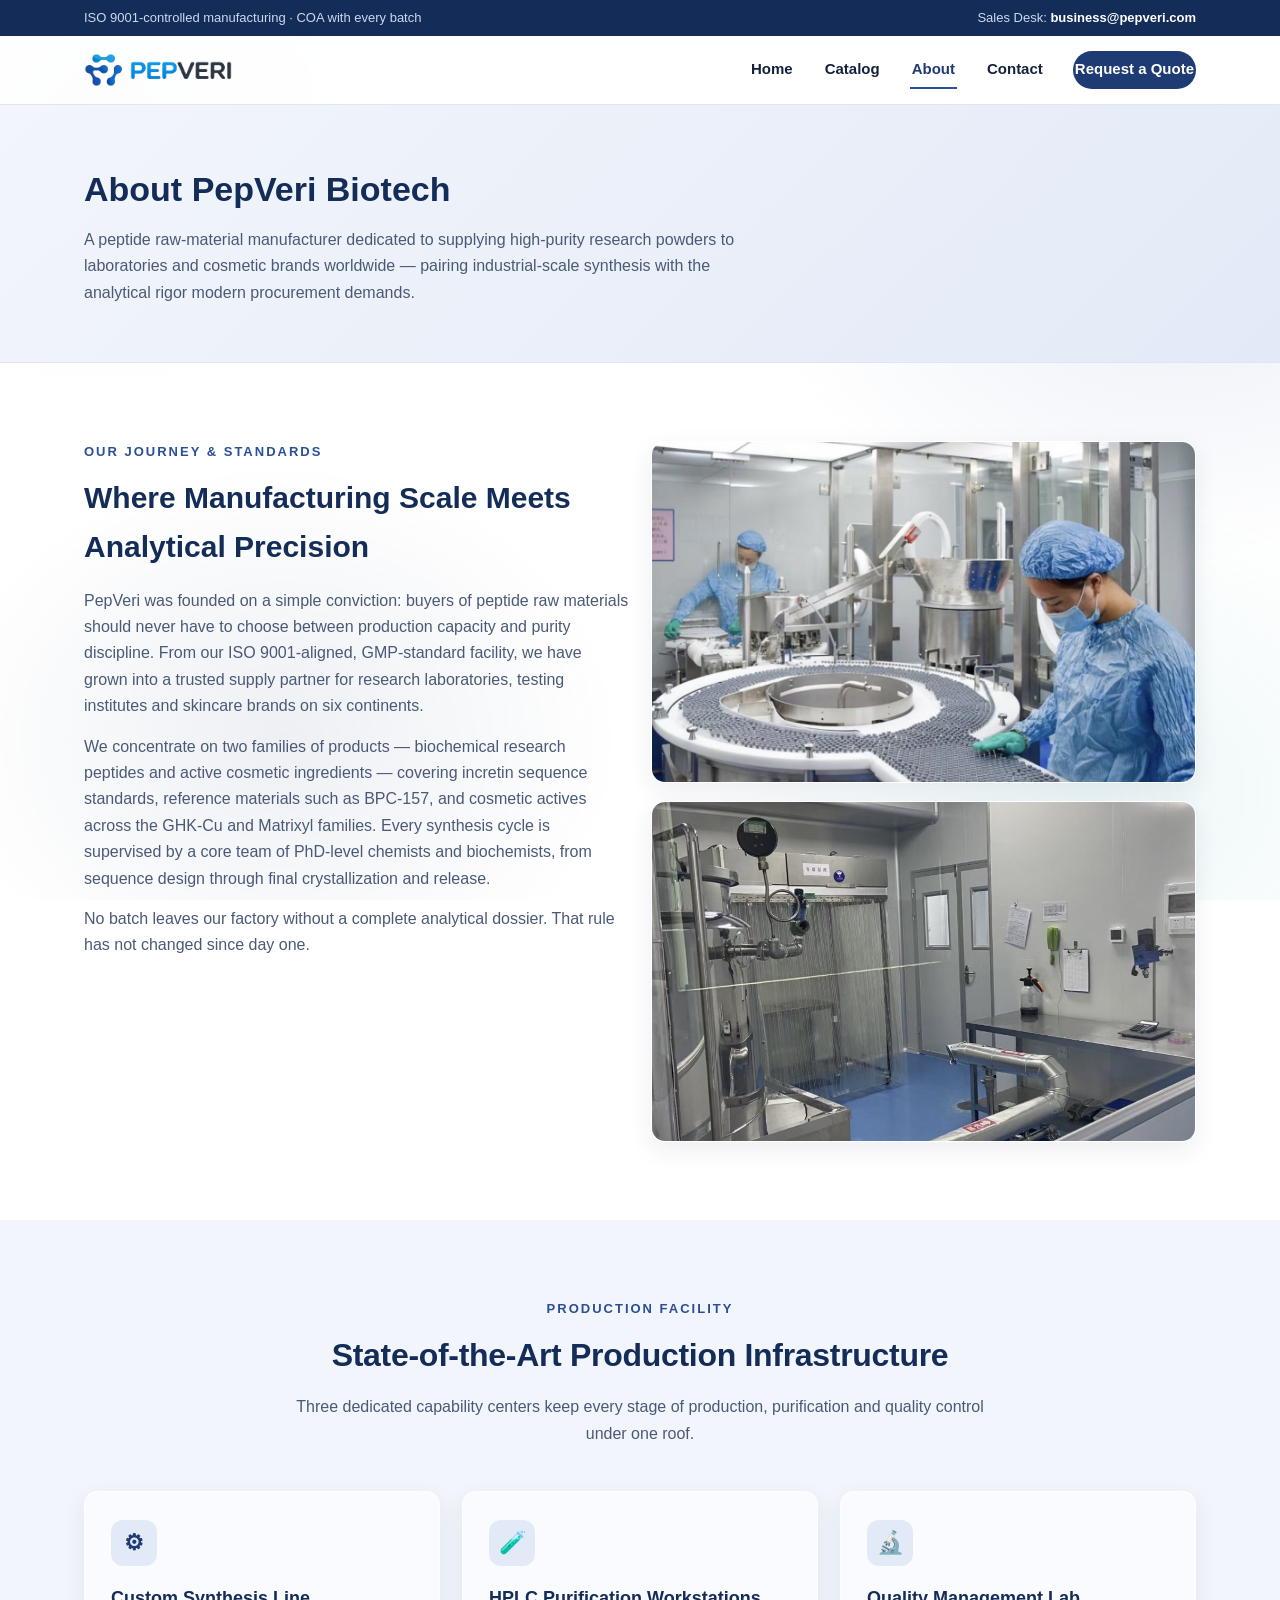
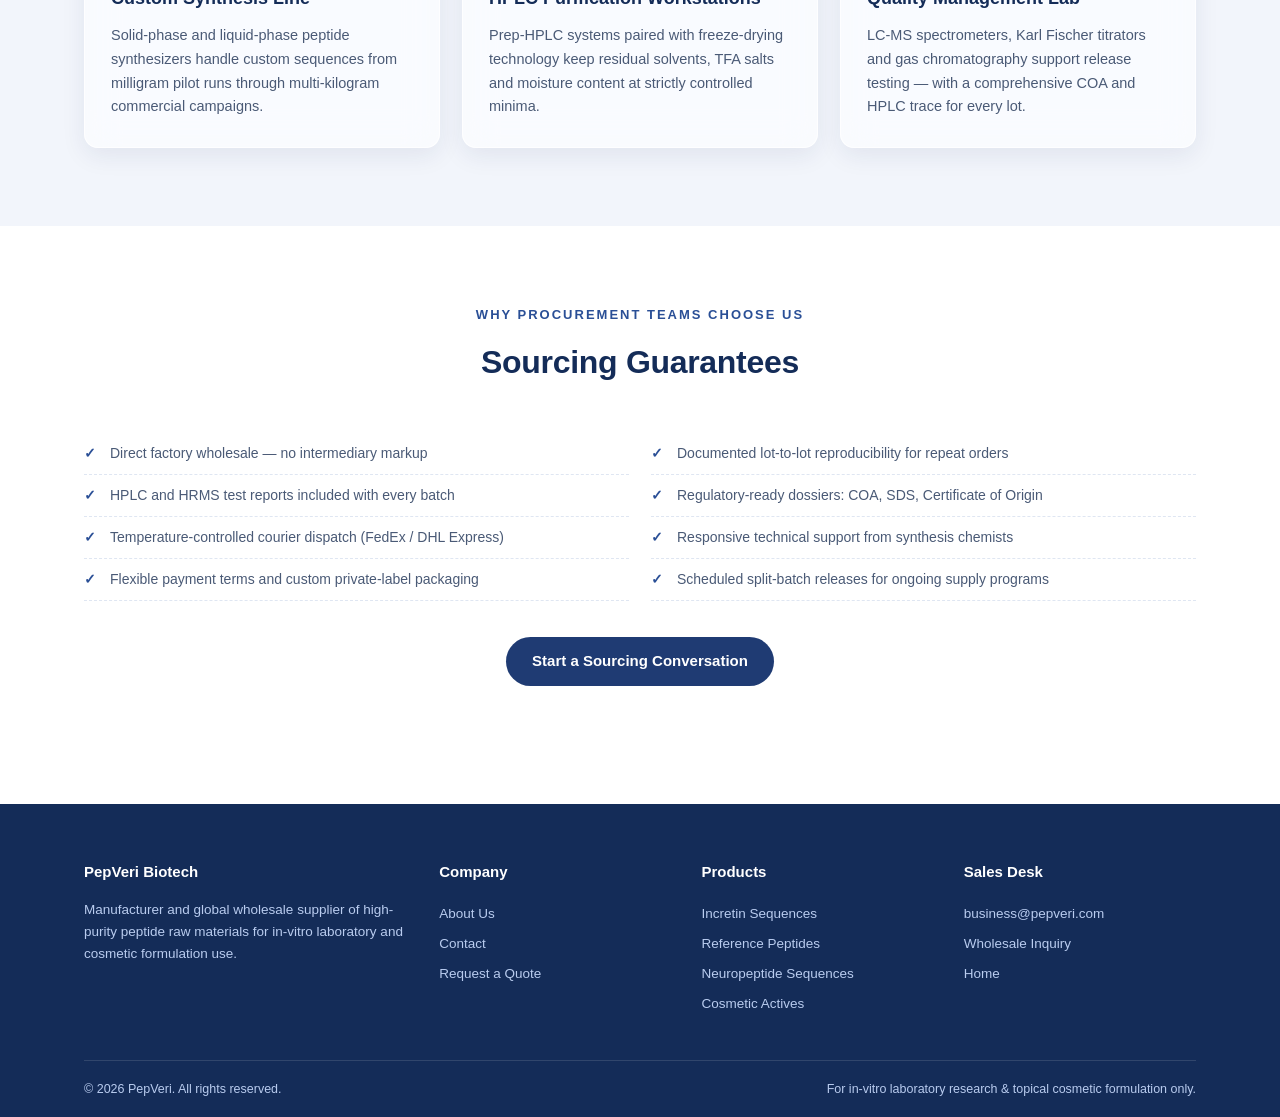
==== about.html @ 950adcd8 "PepVeri static site: index/catalog/about/contact + assets" ====
<!DOCTYPE html>
<html lang="en">
<head>
<meta charset="UTF-8">
<meta name="viewport" content="width=device-width, initial-scale=1.0">
<title>About PepVeri Biotech | High-Purity Peptide Manufacturer</title>
<meta name="description" content="PepVeri Biotech is a peptide raw-material manufacturer supplying high-purity research powders to laboratories and cosmetic brands worldwide, from an ISO 9001 / GMP-standard facility.">
<link rel="icon" type="image/png" href="assets/img/pepveri-logo.png">
<link rel="stylesheet" href="assets/css/style.css">
</head>
<body>

<div class="topbar">
  <div class="container">
    <span>ISO 9001-controlled manufacturing · COA with every batch</span>
    <span>Sales Desk: <a href="mailto:business@pepveri.com">business@pepveri.com</a></span>
  </div>
</div>

<header class="site-header">
  <div class="container nav-wrap">
    <a class="logo" href="index.html"><img src="assets/img/pepveri-logo.png" alt="PepVeri Biotech" style="height:34px;width:auto"></a>
    <nav class="main-nav">
      <a href="index.html">Home</a>
      <a href="catalog.html">Catalog</a>
      <a href="about.html" class="active">About</a>
      <a href="contact.html">Contact</a>
      <a href="contact.html" class="btn btn-sm">Request a Quote</a>
    </nav>
  </div>
</header>

<section class="page-hero">
  <div class="container">
    <h1>About PepVeri Biotech</h1>
    <p>A peptide raw-material manufacturer dedicated to supplying high-purity research powders to laboratories and cosmetic brands worldwide — pairing industrial-scale synthesis with the analytical rigor modern procurement demands.</p>
  </div>
</section>

<section class="block">
  <div class="container">
    <div class="grid-2" style="align-items:start">
      <div>
        <div class="eyebrow" style="color:var(--blue-600);font-weight:800;font-size:13px;letter-spacing:2px;text-transform:uppercase;margin-bottom:10px">Our Journey &amp; Standards</div>
        <h2 style="font-size:30px;color:var(--blue-900);margin-bottom:16px">Where Manufacturing Scale Meets Analytical Precision</h2>
        <p style="color:var(--ink-soft);margin-bottom:14px">PepVeri was founded on a simple conviction: buyers of peptide raw materials should never have to choose between production capacity and purity discipline. From our ISO 9001-aligned, GMP-standard facility, we have grown into a trusted supply partner for research laboratories, testing institutes and skincare brands on six continents.</p>
        <p style="color:var(--ink-soft);margin-bottom:14px">We concentrate on two families of products — biochemical research peptides and active cosmetic ingredients — covering incretin sequence standards, reference materials such as BPC-157, and cosmetic actives across the GHK-Cu and Matrixyl families. Every synthesis cycle is supervised by a core team of PhD-level chemists and biochemists, from sequence design through final crystallization and release.</p>
        <p style="color:var(--ink-soft)">No batch leaves our factory without a complete analytical dossier. That rule has not changed since day one.</p>
      </div>
      <div class="photo-stack">
        <figure class="photo-card">
          <img src="assets/img/facility-1.jpg" alt="Cleanroom vial filling and inspection line">
        </figure>
        <figure class="photo-card">
          <img src="assets/img/facility-2.jpg" alt="Stainless-steel synthesis and purification workshop">
        </figure>
      </div>
    </div>
  </div>
</section>

<section class="block alt">
  <div class="container">
    <div class="section-head center">
      <div class="eyebrow">Production Facility</div>
      <h2>State-of-the-Art Production Infrastructure</h2>
      <p>Three dedicated capability centers keep every stage of production, purification and quality control under one roof.</p>
    </div>
    <div class="grid-3">
      <div class="card">
        <div class="icon">⚙</div>
        <h3>Custom Synthesis Line</h3>
        <p>Solid-phase and liquid-phase peptide synthesizers handle custom sequences from milligram pilot runs through multi-kilogram commercial campaigns.</p>
      </div>
      <div class="card">
        <div class="icon">🧪</div>
        <h3>HPLC Purification Workstations</h3>
        <p>Prep-HPLC systems paired with freeze-drying technology keep residual solvents, TFA salts and moisture content at strictly controlled minima.</p>
      </div>
      <div class="card">
        <div class="icon">🔬</div>
        <h3>Quality Management Lab</h3>
        <p>LC-MS spectrometers, Karl Fischer titrators and gas chromatography support release testing — with a comprehensive COA and HPLC trace for every lot.</p>
      </div>
    </div>
  </div>
</section>

<section class="block">
  <div class="container">
    <div class="section-head center">
      <div class="eyebrow">Why Procurement Teams Choose Us</div>
      <h2>Sourcing Guarantees</h2>
    </div>
    <div class="grid-2">
      <ul class="guar-list">
        <li>Direct factory wholesale — no intermediary markup</li>
        <li>HPLC and HRMS test reports included with every batch</li>
        <li>Temperature-controlled courier dispatch (FedEx / DHL Express)</li>
        <li>Flexible payment terms and custom private-label packaging</li>
      </ul>
      <ul class="guar-list">
        <li>Documented lot-to-lot reproducibility for repeat orders</li>
        <li>Regulatory-ready dossiers: COA, SDS, Certificate of Origin</li>
        <li>Responsive technical support from synthesis chemists</li>
        <li>Scheduled split-batch releases for ongoing supply programs</li>
      </ul>
    </div>
    <div style="text-align:center;margin-top:36px">
      <a class="btn" href="contact.html">Start a Sourcing Conversation</a>
    </div>
  </div>
</section>

<footer class="site-footer">
  <div class="container">
    <div class="footer-grid">
      <div>
        <h4>PepVeri Biotech</h4>
        <p>Manufacturer and global wholesale supplier of high-purity peptide raw materials for in-vitro laboratory and cosmetic formulation use.</p>
      </div>
      <div>
        <h4>Company</h4>
        <a href="about.html">About Us</a>
        <a href="contact.html">Contact</a>
        <a href="contact.html">Request a Quote</a>
      </div>
      <div>
        <h4>Products</h4>
        <a href="catalog.html?cat=incretin">Incretin Sequences</a>
        <a href="catalog.html?cat=reference">Reference Peptides</a>
        <a href="catalog.html?cat=neuropeptide">Neuropeptide Sequences</a>
        <a href="catalog.html?cat=cosmetic">Cosmetic Actives</a>
      </div>
      <div>
        <h4>Sales Desk</h4>
        <a href="mailto:business@pepveri.com">business@pepveri.com</a>
        <a href="contact.html">Wholesale Inquiry</a>
        <a href="index.html">Home</a>
      </div>
    </div>
    <div class="footer-bottom">
      <span>© 2026 PepVeri. All rights reserved.</span>
      <span>For in-vitro laboratory research &amp; topical cosmetic formulation only.</span>
    </div>
  </div>
</footer>

</body>
</html>
---- assets/css/style.css ----
/* PepVeri Biotech — 白+海军蓝（#1F3B73）生物科技简洁风 */
:root {
  --blue-900: #142c58;
  --blue-700: #1f3b73;
  --blue-600: #2a4f96;
  --blue-500: #5a7ab8;
  --blue-100: #e3eaf7;
  --blue-50: #f2f5fb;
  --ink: #14213d;
  --ink-soft: #4a5a76;
  --line: #dfe6f2;
  --bg: #ffffff;
  --radius: 14px;
  --shadow: 0 10px 30px rgba(31, 59, 115, 0.10);
  --max: 1160px;
}

* { margin: 0; padding: 0; box-sizing: border-box; }

html { scroll-behavior: smooth; }

body {
  font-family: "Inter", "Helvetica Neue", "PingFang SC", "Microsoft YaHei", Arial, sans-serif;
  color: var(--ink);
  background: var(--bg);
  line-height: 1.65;
  -webkit-font-smoothing: antialiased;
}

img, svg { max-width: 100%; display: block; }
a { color: var(--blue-700); text-decoration: none; }
a:hover { color: var(--blue-900); }

/* 页面底层柔光背景：让毛玻璃卡片有可模糊的底色 */
body::before {
  content: "";
  position: fixed; inset: 0; z-index: -1;
  background:
    radial-gradient(560px 420px at 8% 12%, rgba(31, 59, 115, 0.14), transparent 65%),
    radial-gradient(640px 480px at 92% 28%, rgba(90, 122, 184, 0.12), transparent 65%),
    radial-gradient(520px 420px at 22% 82%, rgba(31, 59, 115, 0.08), transparent 65%),
    radial-gradient(600px 460px at 85% 88%, rgba(79, 174, 179, 0.10), transparent 65%);
}

.container { max-width: var(--max); margin: 0 auto; padding: 0 24px; }

/* ===== 顶栏 ===== */
.topbar {
  background: var(--blue-900);
  color: #cdd9ef;
  font-size: 13px;
}
.topbar .container {
  display: flex; justify-content: space-between; align-items: center;
  height: 36px;
}
.topbar a { color: #fff; font-weight: 600; }

header.site-header {
  position: sticky; top: 0; z-index: 50;
  background: rgba(255, 255, 255, 0.92);
  backdrop-filter: blur(10px);
  border-bottom: 1px solid var(--line);
}
.nav-wrap {
  display: flex; align-items: center; justify-content: space-between;
  height: 68px;
}
.logo { display: flex; align-items: center; gap: 10px; font-weight: 800; font-size: 19px; color: var(--blue-900); letter-spacing: 0.5px; }
.logo svg { width: 30px; height: 30px; }
.logo span em { color: var(--blue-600); font-style: normal; }

nav.main-nav { display: flex; gap: 28px; align-items: center; }
nav.main-nav a {
  color: var(--ink); font-weight: 600; font-size: 15px;
  padding: 6px 2px; border-bottom: 2px solid transparent;
}
nav.main-nav a:hover, nav.main-nav a.active { color: var(--blue-700); border-bottom-color: var(--blue-600); }

.btn {
  display: inline-block; border: none; cursor: pointer;
  background: var(--blue-700); color: #fff !important;
  font-weight: 700; font-size: 15px;
  padding: 12px 26px; border-radius: 999px;
  transition: background 0.2s, transform 0.15s, color 0.2s;
}
.btn:hover { background: var(--blue-900); color: #fff !important; transform: translateY(-1px); }
.btn-outline {
  background: transparent; color: var(--blue-700) !important;
  border: 2px solid var(--blue-700);
}
.btn-outline:hover { background: var(--blue-100); }
.btn-sm { padding: 8px 18px; font-size: 13.5px; }

/* ===== Hero（视频背景） ===== */
.hero {
  position: relative;
  background: linear-gradient(135deg, #ffffff 0%, var(--blue-50) 55%, var(--blue-100) 100%);
  overflow: hidden;
}
.hero-video {
  position: absolute; inset: 0;
  width: 100%; height: 100%;
  object-fit: cover;
  z-index: 0;
}
.hero-overlay {
  position: absolute; inset: 0; z-index: 1;
  background: linear-gradient(90deg,
    rgba(255, 255, 255, 0.97) 0%,
    rgba(255, 255, 255, 0.90) 40%,
    rgba(242, 245, 251, 0.55) 100%);
}
.hero-inner {
  position: relative; z-index: 2;
  padding: 84px 0 72px;
}
.hero-inner > div { max-width: 620px; }
.kicker {
  display: inline-flex; align-items: center; gap: 8px;
  background: #fff; border: 1px solid var(--line);
  color: var(--blue-700); font-weight: 700; font-size: 13px;
  letter-spacing: 1.5px; text-transform: uppercase;
  padding: 7px 16px; border-radius: 999px; margin-bottom: 22px;
}
.kicker::before { content: ""; width: 8px; height: 8px; border-radius: 50%; background: var(--blue-600); }
.hero h1 {
  font-size: 44px; line-height: 1.18; font-weight: 800;
  color: var(--blue-900); letter-spacing: -0.5px;
}
.hero h1 em { color: var(--blue-600); font-style: normal; }
.hero p.lead {
  margin: 20px 0 30px; font-size: 17.5px; color: var(--ink-soft); max-width: 560px;
}
.hero-cta { display: flex; gap: 14px; flex-wrap: wrap; }

.cas-jump { margin-top: 34px; }
.cas-jump .label { font-size: 13px; font-weight: 700; color: var(--ink-soft); letter-spacing: 1px; text-transform: uppercase; margin-bottom: 10px; }
.cas-chips { display: flex; flex-wrap: wrap; gap: 8px; }
.cas-chips a {
  font-size: 12.5px; font-weight: 600;
  background: rgba(255, 255, 255, 0.55);
  backdrop-filter: blur(10px) saturate(1.4);
  -webkit-backdrop-filter: blur(10px) saturate(1.4);
  border: 1px solid rgba(255, 255, 255, 0.75);
  color: var(--ink); padding: 6px 12px; border-radius: 8px;
  transition: all 0.15s;
}
.cas-chips a:hover { border-color: var(--blue-600); color: var(--blue-700); background: var(--blue-50); }

.stat-card {
  background: rgba(255, 255, 255, 0.60);
  backdrop-filter: blur(16px) saturate(1.5);
  -webkit-backdrop-filter: blur(16px) saturate(1.5);
  border: 1px solid rgba(255, 255, 255, 0.75);
  box-shadow: 0 8px 24px rgba(20, 44, 88, 0.08);
  border-radius: var(--radius);
  padding: 20px 18px;
}
.stat-card b { display: block; font-size: 26px; color: var(--blue-700); font-weight: 800; }
.stat-card span { font-size: 13px; color: var(--ink-soft); font-weight: 600; }
/* ===== 工厂视频（三列并排） ===== */
.video-grid { display: grid; grid-template-columns: repeat(3, 1fr); gap: 20px; }
.video-card {
  border: 1px solid rgba(255, 255, 255, 0.75); border-radius: var(--radius);
  overflow: hidden;
  background: rgba(255, 255, 255, 0.60);
  backdrop-filter: blur(16px) saturate(1.5);
  -webkit-backdrop-filter: blur(16px) saturate(1.5);
  box-shadow: 0 8px 24px rgba(20, 44, 88, 0.08);
  transition: transform 0.2s, box-shadow 0.2s;
}
.video-card:hover { transform: translateY(-3px); box-shadow: 0 14px 36px rgba(31, 59, 115, 0.18); }
.video-card video {
  width: 100%; aspect-ratio: 16 / 9; object-fit: cover;
  display: block; background: var(--blue-900);
}
.vc-caption { padding: 18px 22px 20px; }
.vc-caption h3 { color: var(--blue-900); font-size: 17px; margin-bottom: 4px; }
.vc-caption p { font-size: 13.5px; color: var(--ink-soft); }
@media (max-width: 900px) {
  .video-grid { grid-template-columns: 1fr; }
}

/* ===== 设施图片卡（About） ===== */
.photo-stack { display: flex; flex-direction: column; gap: 18px; }
.photo-card {
  margin: 0; border: 1px solid rgba(255, 255, 255, 0.75); border-radius: var(--radius);
  overflow: hidden;
  background: rgba(255, 255, 255, 0.60);
  backdrop-filter: blur(16px) saturate(1.5);
  -webkit-backdrop-filter: blur(16px) saturate(1.5);
  box-shadow: 0 8px 24px rgba(20, 44, 88, 0.08);
  transition: transform 0.2s, box-shadow 0.2s;
}
.photo-card:hover { transform: translateY(-3px); box-shadow: 0 14px 36px rgba(31, 59, 115, 0.18); }
.photo-card img { width: 100%; aspect-ratio: 16 / 10; object-fit: cover; display: block; }

/* ===== 通用区块 ===== */
section.block { padding: 78px 0; }
section.block.alt { background: var(--blue-50); }
.section-head { max-width: 720px; margin-bottom: 44px; }
.section-head .eyebrow {
  color: var(--blue-600); font-weight: 800; font-size: 13px;
  letter-spacing: 2px; text-transform: uppercase; margin-bottom: 10px;
}
.section-head h2 { font-size: 32px; font-weight: 800; color: var(--blue-900); letter-spacing: -0.3px; }
.section-head p { margin-top: 12px; color: var(--ink-soft); font-size: 16px; }
.center { margin-left: auto; margin-right: auto; text-align: center; }

/* ===== 视频背景区块（Featured） ===== */
.video-bg-section {
  position: relative; overflow: hidden;
  background: var(--blue-900); /* 视频加载前的兜底 */
}
.video-bg-section .section-video {
  position: absolute; inset: 0;
  width: 100%; height: 100%; object-fit: cover;
  z-index: 0;
}
.video-bg-section .video-overlay {
  position: absolute; inset: 0; z-index: 1;
  background: linear-gradient(180deg,
    rgba(255, 255, 255, 0.86) 0%,
    rgba(255, 255, 255, 0.72) 45%,
    rgba(255, 255, 255, 0.82) 100%);
}
.video-bg-section .video-bg-content { position: relative; z-index: 2; }

/* ===== 卡片网格 ===== */
.grid-3 { display: grid; grid-template-columns: repeat(3, 1fr); gap: 22px; }
.grid-2 { display: grid; grid-template-columns: repeat(2, 1fr); gap: 22px; }
.grid-4 { display: grid; grid-template-columns: repeat(4, 1fr); gap: 18px; }

.card {
  background: rgba(255, 255, 255, 0.60);
  backdrop-filter: blur(16px) saturate(1.5);
  -webkit-backdrop-filter: blur(16px) saturate(1.5);
  border: 1px solid rgba(255, 255, 255, 0.75); border-radius: var(--radius);
  box-shadow: 0 8px 24px rgba(20, 44, 88, 0.08);
  padding: 28px 26px; transition: box-shadow 0.2s, transform 0.2s;
}
.card:hover { box-shadow: 0 14px 36px rgba(31, 59, 115, 0.18); transform: translateY(-3px); }
.card .icon {
  width: 46px; height: 46px; border-radius: 12px;
  background: var(--blue-100); color: var(--blue-700);
  display: flex; align-items: center; justify-content: center;
  margin-bottom: 18px; font-size: 22px; font-weight: 800;
}
.card h3 { font-size: 18px; color: var(--blue-900); margin-bottom: 10px; }
.card p { font-size: 14.5px; color: var(--ink-soft); }
.card .meta { margin-top: 14px; font-size: 12.5px; font-weight: 700; color: var(--blue-600); letter-spacing: 0.5px; }

/* ===== 特色产品卡 ===== */
.feat-grid { display: grid; grid-template-columns: repeat(3, 1fr); gap: 22px; }
.feat-card { border: 1px solid var(--line); border-radius: var(--radius); overflow: hidden; background: #fff; transition: box-shadow 0.2s, transform 0.2s; display: flex; flex-direction: column; }
.feat-card:hover { box-shadow: var(--shadow); transform: translateY(-3px); }
.feat-top {
  background: linear-gradient(135deg, var(--blue-700), var(--blue-500));
  color: #fff; padding: 22px 24px;
}
.feat-top .tags { display: flex; gap: 8px; flex-wrap: wrap; margin-bottom: 12px; }
.feat-top .tag {
  font-size: 11px; font-weight: 700; letter-spacing: 1px; text-transform: uppercase;
  background: rgba(255,255,255,0.18); padding: 4px 10px; border-radius: 999px;
}
.feat-top h3 { font-size: 21px; font-weight: 800; }
.feat-top .purity { margin-top: 8px; font-size: 13px; opacity: 0.92; font-weight: 600; }
.feat-body { padding: 20px 24px 24px; flex: 1; display: flex; flex-direction: column; }
.spec-row { display: flex; justify-content: space-between; gap: 12px; font-size: 13.5px; padding: 7px 0; border-bottom: 1px dashed var(--line); }
.spec-row span:first-child { color: var(--ink-soft); font-weight: 600; }
.spec-row span:last-child { font-weight: 700; color: var(--ink); text-align: right; }
.feat-body .btn { margin-top: 18px; text-align: center; }

/* ===== 产品目录 ===== */
.catalog-toolbar { display: flex; flex-wrap: wrap; gap: 10px; margin-bottom: 30px; }
.filter-btn {
  border: 1px solid var(--line); background: #fff; color: var(--ink);
  font-weight: 700; font-size: 13.5px; padding: 9px 18px; border-radius: 999px;
  cursor: pointer; transition: all 0.15s;
}
.filter-btn:hover { border-color: var(--blue-600); color: var(--blue-700); }
.filter-btn.active { background: var(--blue-700); border-color: var(--blue-700); color: #fff; }

.product-grid { display: grid; grid-template-columns: repeat(3, 1fr); gap: 20px; }
.product-card {
  border: 1px solid var(--line); border-radius: var(--radius);
  background: #fff; padding: 22px; display: flex; flex-direction: column;
  transition: box-shadow 0.2s, transform 0.2s;
}
.product-card:hover { box-shadow: var(--shadow); transform: translateY(-2px); }
.product-card .cat {
  font-size: 11px; font-weight: 800; letter-spacing: 1.2px; text-transform: uppercase;
  color: var(--blue-600); margin-bottom: 8px;
}
.product-card h3 { font-size: 18px; color: var(--blue-900); }
.product-card .alias { font-size: 12.5px; color: var(--ink-soft); margin-top: 2px; }
.product-card .purity-badge {
  display: inline-block; margin-top: 10px;
  background: var(--blue-100); color: var(--blue-700);
  font-size: 12px; font-weight: 800; padding: 4px 10px; border-radius: 6px;
}
.product-card .specs { margin-top: 14px; flex: 1; }
.product-card .desc { font-size: 13px; color: var(--ink-soft); margin-top: 12px; }
.product-card .foot { display: flex; gap: 10px; margin-top: 16px; align-items: center; justify-content: space-between; }
.lead-time { font-size: 12px; color: var(--ink-soft); font-weight: 600; }

.notice {
  background: var(--blue-50); border: 1px solid var(--line); border-left: 4px solid var(--blue-600);
  border-radius: 10px; padding: 16px 20px; font-size: 14px; color: var(--ink-soft);
  margin-bottom: 34px;
}
.notice b { color: var(--blue-900); }

/* ===== 质检流程（时间线） ===== */
.qa-steps { display: grid; grid-template-columns: repeat(5, 1fr); gap: 14px; counter-reset: qa; }
.qa-step {
  background: #fff; border: 1px solid var(--line); border-radius: var(--radius);
  padding: 24px 18px; position: relative;
}
.qa-step .num {
  width: 36px; height: 36px; border-radius: 50%;
  background: var(--blue-700); color: #fff; font-weight: 800;
  display: flex; align-items: center; justify-content: center;
  margin-bottom: 14px; font-size: 15px;
}
.qa-step h4 { font-size: 15px; color: var(--blue-900); margin-bottom: 8px; }
.qa-step p { font-size: 12.5px; color: var(--ink-soft); }
.qa-step .check { margin-top: 12px; font-size: 11.5px; font-weight: 800; color: var(--blue-600); letter-spacing: 1px; }

/* ===== 阶梯询价 ===== */
.tier-grid { display: grid; grid-template-columns: repeat(3, 1fr); gap: 22px; align-items: stretch; }
.tier-card {
  border: 1px solid var(--line); border-radius: var(--radius);
  background: #fff; padding: 28px 26px; display: flex; flex-direction: column;
  position: relative;
}
.tier-card.hot { border: 2px solid var(--blue-600); box-shadow: var(--shadow); }
.tier-card .flag {
  position: absolute; top: -13px; left: 26px;
  background: var(--blue-600); color: #fff; font-size: 11px; font-weight: 800;
  letter-spacing: 1px; padding: 5px 14px; border-radius: 999px; text-transform: uppercase;
}
.tier-card .tier-label { font-size: 12px; font-weight: 800; letter-spacing: 1.5px; text-transform: uppercase; color: var(--blue-600); }
.tier-card .range { font-size: 26px; font-weight: 800; color: var(--blue-900); margin: 8px 0 4px; }
.tier-card .use { font-size: 14px; color: var(--ink-soft); margin-bottom: 16px; }
.tier-card ul { list-style: none; margin-bottom: 22px; flex: 1; }
.tier-card ul li { font-size: 13.5px; color: var(--ink-soft); padding: 7px 0 7px 24px; position: relative; }
.tier-card ul li::before {
  content: "✓"; position: absolute; left: 0; top: 6px;
  color: var(--blue-600); font-weight: 800;
}
.tier-card .btn { text-align: center; }

/* ===== 联系页 ===== */
.contact-grid { display: grid; grid-template-columns: 1.2fr 0.8fr; gap: 30px; align-items: start; }
.form-card {
  background: rgba(255, 255, 255, 0.66);
  backdrop-filter: blur(16px) saturate(1.5);
  -webkit-backdrop-filter: blur(16px) saturate(1.5);
  border: 1px solid rgba(255, 255, 255, 0.75); border-radius: var(--radius);
  padding: 32px; box-shadow: 0 8px 24px rgba(20, 44, 88, 0.08);
}
.form-card h3 { color: var(--blue-900); font-size: 20px; margin-bottom: 6px; }
.form-card .sub { font-size: 13.5px; color: var(--ink-soft); margin-bottom: 24px; }
.field { margin-bottom: 16px; }
.field label { display: block; font-size: 13px; font-weight: 700; color: var(--ink); margin-bottom: 6px; }
.field label i { color: #d64545; font-style: normal; }
.field input, .field select, .field textarea {
  width: 100%; border: 1px solid var(--line); border-radius: 10px;
  padding: 11px 14px; font-size: 14px; font-family: inherit; color: var(--ink);
  background: var(--blue-50); outline: none; transition: border 0.15s, background 0.15s;
}
.field input:focus, .field select:focus, .field textarea:focus { border-color: var(--blue-600); background: #fff; }
.field-row { display: grid; grid-template-columns: 1fr 1fr; gap: 14px; }
.form-ok {
  display: none; background: var(--blue-50); border: 1px solid var(--blue-600);
  color: var(--blue-900); font-weight: 700; padding: 14px 18px; border-radius: 10px; margin-top: 14px;
}
.form-err {
  display: none; background: #fef2f2; border: 1px solid #ef4444;
  color: #b91c1c; font-weight: 600; padding: 14px 18px; border-radius: 10px; margin-top: 14px;
}
.channel-card {
  background: rgba(20, 44, 88, 0.82);
  backdrop-filter: blur(16px) saturate(1.5);
  -webkit-backdrop-filter: blur(16px) saturate(1.5);
  border: 1px solid rgba(255, 255, 255, 0.18);
  color: #fff; border-radius: var(--radius); padding: 30px; margin-bottom: 22px;
  box-shadow: 0 8px 24px rgba(20, 44, 88, 0.18);
}
.channel-card h3 { font-size: 18px; margin-bottom: 14px; }
.channel-card a { display: block; color: #cdd9ef; font-size: 14.5px; padding: 6px 0; }
.channel-card a b { color: #fff; }
.guar-list { list-style: none; }
.guar-list li { padding: 9px 0 9px 26px; position: relative; font-size: 14px; color: var(--ink-soft); border-bottom: 1px dashed var(--line); }
.guar-list li::before { content: "✓"; position: absolute; left: 0; color: var(--blue-600); font-weight: 800; }

/* ===== 页脚 ===== */
footer.site-footer { background: var(--blue-900); color: #b9ccef; margin-top: 40px; }
.footer-grid {
  display: grid; grid-template-columns: 1.4fr 1fr 1fr 1fr; gap: 30px;
  padding: 56px 0 40px;
}
.site-footer h4 { color: #fff; font-size: 15px; margin-bottom: 14px; }
.site-footer a { color: #b9ccef; display: block; padding: 4px 0; font-size: 13.5px; }
.site-footer a:hover { color: #fff; }
.site-footer p { font-size: 13.5px; max-width: 320px; }
.footer-bottom { border-top: 1px solid rgba(255,255,255,0.12); padding: 18px 0; font-size: 12.5px; display: flex; justify-content: space-between; flex-wrap: wrap; gap: 8px; }

/* ===== 页头横幅（内页） ===== */
.page-hero {
  background: linear-gradient(135deg, var(--blue-50), var(--blue-100));
  padding: 56px 0; border-bottom: 1px solid var(--line);
}
.page-hero h1 { font-size: 34px; font-weight: 800; color: var(--blue-900); }
.page-hero p { margin-top: 10px; color: var(--ink-soft); max-width: 680px; font-size: 16px; }

/* ===== 响应式 ===== */
@media (max-width: 980px) {
  .hero-inner { padding: 56px 0; }
  .hero h1 { font-size: 34px; }
  .grid-3, .grid-4, .feat-grid, .product-grid, .tier-grid { grid-template-columns: repeat(2, 1fr); }
  .qa-steps { grid-template-columns: repeat(2, 1fr); }
  .contact-grid { grid-template-columns: 1fr; }
  .footer-grid { grid-template-columns: repeat(2, 1fr); }
  nav.main-nav { display: none; }
}
@media (max-width: 620px) {
  .grid-2, .grid-3, .grid-4, .feat-grid, .product-grid, .tier-grid, .qa-steps, .field-row { grid-template-columns: 1fr; }
  section.block { padding: 54px 0; }
}
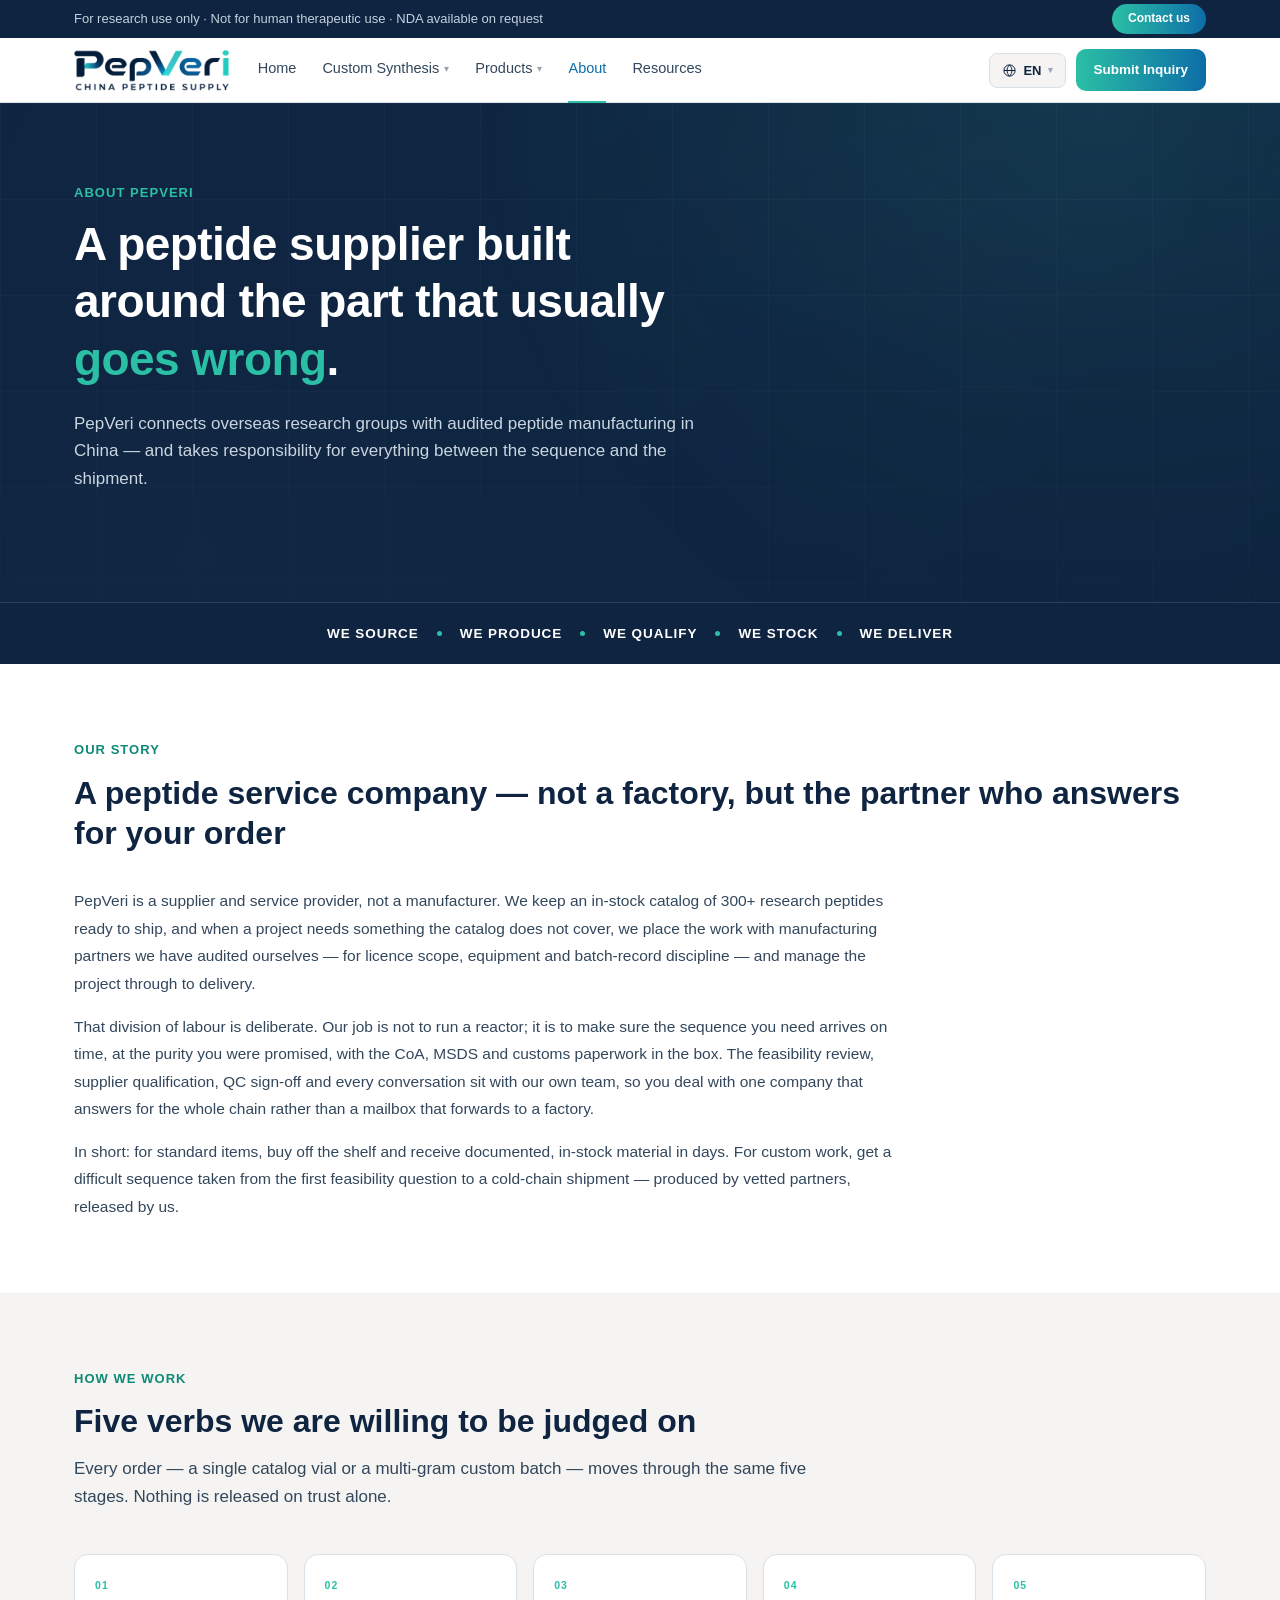
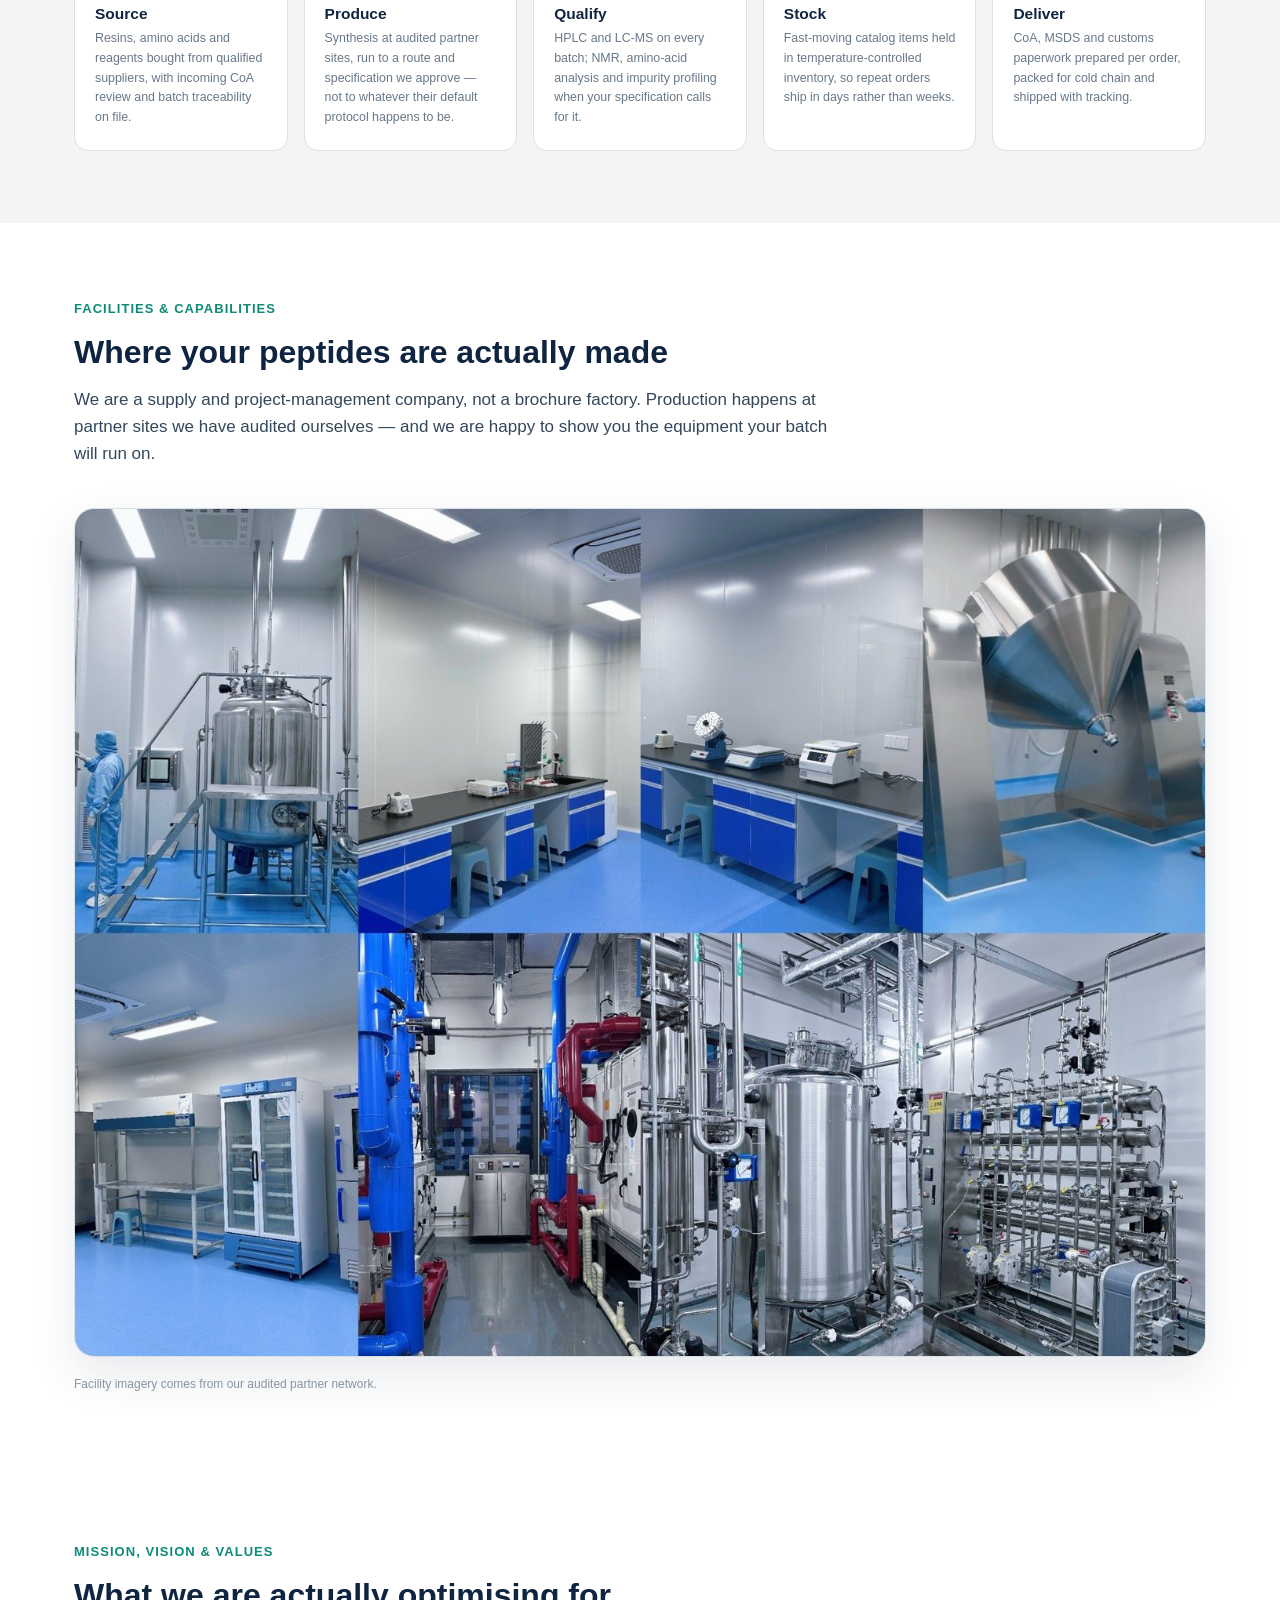
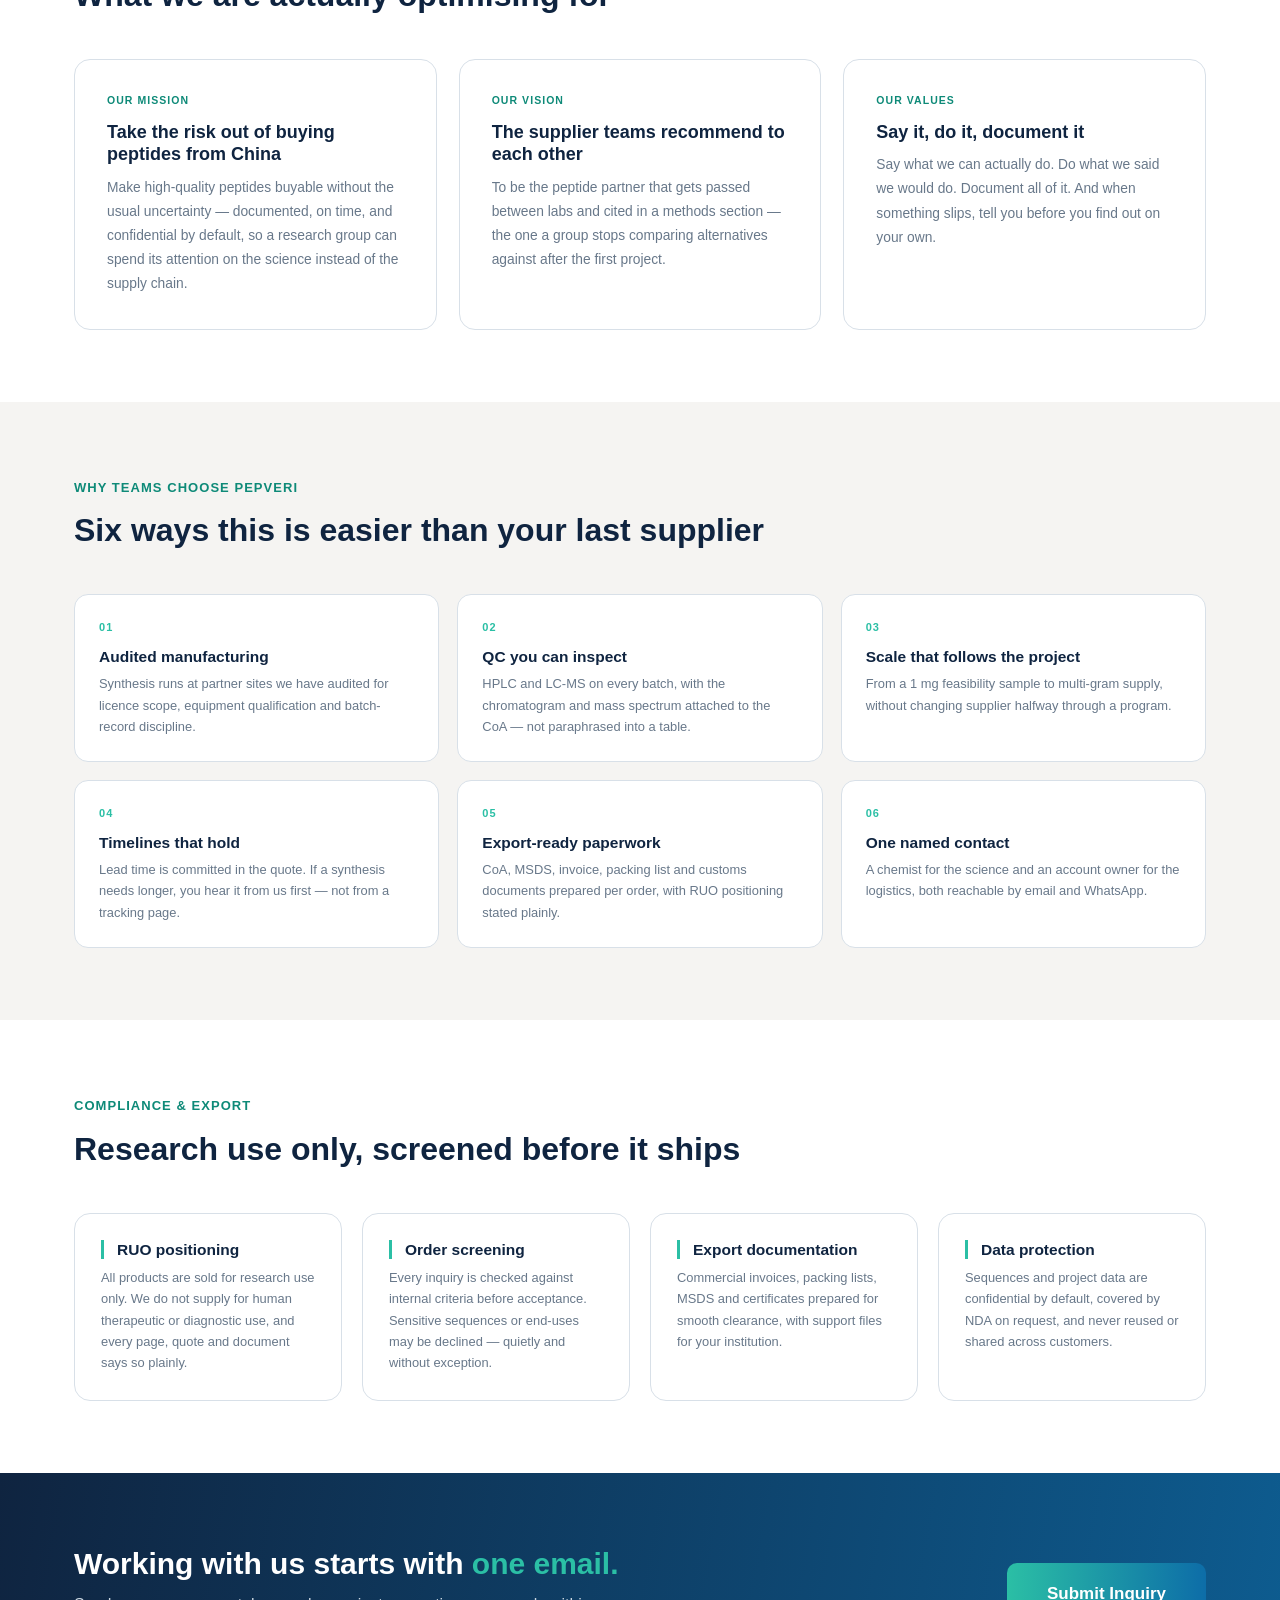
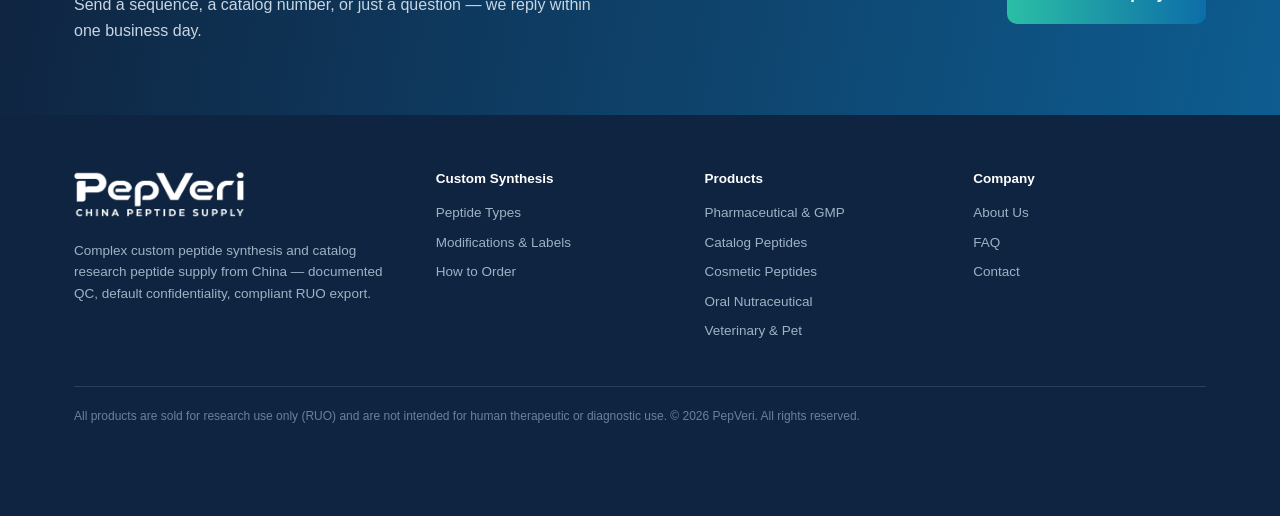
==== commit 829e98b0: "Replace site with current PepVeri prototype (7 pages, 297-SKU catalog, single-template product pages" ====
--- a/about.html
+++ b/about.html
@@ -3,148 +3,803 @@
 <head>
 <meta charset="UTF-8">
 <meta name="viewport" content="width=device-width, initial-scale=1.0">
-<title>About PepVeri Biotech | High-Purity Peptide Manufacturer</title>
-<meta name="description" content="PepVeri Biotech is a peptide raw-material manufacturer supplying high-purity research powders to laboratories and cosmetic brands worldwide, from an ISO 9001 / GMP-standard facility.">
-<link rel="icon" type="image/png" href="assets/img/pepveri-logo.png">
-<link rel="stylesheet" href="assets/css/style.css">
+<title>About PepVeri | China Peptide Supply &amp; Custom Synthesis Service</title>
+<meta name="description" content="PepVeri is a China-based peptide supplier and service company serving overseas research groups: in-stock catalog peptides, custom synthesis through audited partner manufacturers, in-house QC review, default NDA and compliant RUO export.">
+<style>
+
+
+
+
+
+
+:root{
+  --navy:#0F2440; --blue:#0D6DA8; --teal:#2BBFA5;
+  --teal-dark:#0E8A78; --blue-deep:#0A3B5C; --navy-soft:#33475C;
+  --teal-tint:#E3F6F1; --blue-tint:#E6F1F9; --line:#D8E0E8; --bg:#F5F4F2;
+  --grad-primary:linear-gradient(90deg,#2BBFA5 0%,#0D6DA8 100%);
+  --grad-dark:linear-gradient(90deg,#0F2440 0%,#0D6DA8 100%);
+  --grad-hover:linear-gradient(90deg,#0E8A78 0%,#0A5588 100%);
+  --hero-overlay:rgba(15,36,64,0.90);
+  --font:-apple-system,"Helvetica Neue",Arial,"PingFang SC",sans-serif;
+}
+*{margin:0;padding:0;box-sizing:border-box}
+html{scroll-behavior:smooth}
+body{font-family:var(--font);color:var(--navy-soft);background:#fff;line-height:1.6}
+img{max-width:100%}
+a{text-decoration:none;color:inherit}
+ul{list-style:none}
+.wrap{max-width:1180px;margin:0 auto;padding:0 24px}
+h1,h2,h3,h4{color:var(--navy);font-weight:600;line-height:1.25}
+.section{padding:72px 0}
+.section.alt{background:var(--bg)}
+.kicker{display:inline-block;font-size:13px;font-weight:600;letter-spacing:.08em;text-transform:uppercase;color:var(--teal-dark);margin-bottom:12px}
+.section h2{font-size:32px;margin-bottom:14px}
+.section .lead{max-width:760px;font-size:17px;color:var(--navy-soft)}
+.btn{display:inline-flex;align-items:center;justify-content:center;gap:8px;padding:13px 28px;border-radius:8px;font-size:15px;font-weight:600;cursor:pointer;border:none;transition:all .2s;white-space:nowrap}
+.btn-primary{background:var(--grad-primary);color:#fff}
+.btn-primary:hover{background:var(--grad-hover);transform:translateY(-1px)}
+.btn-outline{background:transparent;color:var(--teal);border:1.5px solid var(--teal)}
+.btn-outline:hover{background:var(--teal-tint)}
+.btn-dark{background:var(--grad-dark);color:#fff}
+.btn-dark:hover{background:var(--grad-hover)}
+
+/* ===== announcement ===== */
+.announce{background:var(--navy);color:#C3D2DE;font-size:13px}
+.announce .wrap{display:flex;align-items:center;justify-content:space-between;height:38px}
+.announce .btn-contact{background:var(--grad-primary);color:#fff;padding:5px 16px;border-radius:99px;font-size:12px;font-weight:600}
+.announce .btn-contact:hover{background:var(--grad-hover)}
+
+/* ===== header / nav ===== */
+.header{position:sticky;top:0;z-index:100;background:#fff;border-bottom:1px solid var(--line)}
+.nav{display:flex;align-items:center;height:64px;gap:28px}
+.logo img{height:42px;display:block}
+.menu{display:flex;gap:26px;flex:1}
+.menu>li{position:relative}
+.menu>li>a{display:flex;align-items:center;gap:5px;padding:20px 0;font-size:14.5px;font-weight:500;color:var(--navy-soft);border-bottom:2px solid transparent}
+.menu>li>a:hover{color:var(--blue)}
+.menu>li>a .caret{font-size:10px;color:#98A6B3}
+.nav-right{display:flex;align-items:center;gap:10px}
+.lang{position:relative}
+.lang>button{display:flex;align-items:center;gap:6px;background:var(--bg);border:1px solid var(--line);border-radius:8px;padding:9px 12px;font-size:13px;font-weight:600;color:var(--navy);cursor:pointer;font-family:var(--font)}
+.lang-drop{display:none;position:absolute;top:110%;right:0;background:#fff;border:1px solid var(--line);border-radius:8px;min-width:150px;box-shadow:0 8px 24px rgba(15,36,64,.12);overflow:hidden}
+.lang.open .lang-drop{display:block}
+.lang-drop a{display:block;padding:10px 14px;font-size:13px}
+.lang-drop a:hover{background:var(--teal-tint)}
+.btn-nav{padding:10px 18px;font-size:13.5px}
+
+/* ===== dropdowns (mega v2) ===== */
+.nav{position:relative}
+.menu>li{position:static}
+.drop{position:absolute;top:100%;left:0;right:0;transform:none;background:#fff;border:1px solid var(--line);border-top:none;border-radius:0 0 16px 16px;box-shadow:0 32px 64px -20px rgba(15,36,64,.28);display:none;overflow:hidden}
+.menu>li:hover .drop{display:block}
+.drop::before{content:"";display:block;height:3px;background:var(--grad-primary)}
+.drop-body{display:flex;align-items:stretch;padding:26px 26px 20px}
+.dgroup{flex:1 1 0;min-width:0;padding-right:22px;display:flex;flex-direction:column}
+.dgroup+.dgroup{border-left:1px solid var(--line);padding-left:22px}
+.dgroup h4{display:flex;align-items:flex-start;gap:9px;font-size:11.5px;font-weight:700;letter-spacing:.07em;text-transform:uppercase;color:var(--navy);margin:0 0 10px;line-height:1.35;min-height:40px}
+.gi{width:26px;height:26px;border-radius:8px;display:flex;align-items:center;justify-content:center;color:#fff;flex:none;background:var(--grad-primary)}
+.gi.blue{background:linear-gradient(135deg,#0D6DA8,#0A3B5C)}
+.gi.teal{background:linear-gradient(135deg,#2BBFA5,#0E8A78)}
+.gi.navy{background:linear-gradient(135deg,#33475C,#0F2440)}
+.gi svg{width:15px;height:15px;stroke:currentColor;fill:none;stroke-width:1.8;stroke-linecap:round;stroke-linejoin:round;display:block}
+.subcols{display:grid;grid-template-columns:1fr 1fr;column-gap:20px}
+.drop ul{min-width:0}
+.drop ul li a{display:block;font-size:13px;line-height:1.4;padding:5px 0;color:#5A6B7C;transition:color .15s}
+.drop ul li a:hover{color:var(--blue)}
+.gmore{align-self:flex-start;margin-top:auto;padding-top:10px;font-size:12px;font-weight:600;color:var(--teal-dark);white-space:nowrap}
+.gmore:hover{color:var(--teal)}
+.drop-foot{display:flex;align-items:center;justify-content:space-between;gap:18px;background:linear-gradient(100deg,#0F2440 0%,#0A3B5C 70%,#0D6DA8 160%);color:#fff;padding:16px 24px}
+.drop-foot b{display:block;font-size:13.5px;color:#fff;font-weight:600}
+.drop-foot span{display:block;font-size:12px;color:#AFC4D4;margin-top:2px;max-width:660px}
+.drop-foot .df-acts{display:flex;align-items:center;gap:16px;flex:none}
+.drop-foot .btn{padding:9px 18px;font-size:12.5px}
+.drop-foot .ghost{font-size:12.5px;font-weight:600;color:#7FD6C6;white-space:nowrap}
+.drop-foot .ghost:hover{color:#fff}
+.menu>li>a .caret{transition:transform .2s}
+.menu>li:hover>a .caret{transform:rotate(180deg)}
+.menu>li>a.cur{color:var(--blue);border-bottom:2px solid var(--teal)}
+.hamburger{display:none;background:none;border:1px solid var(--line);border-radius:8px;padding:8px 12px;font-size:18px;cursor:pointer;color:var(--navy)}
+
+/* ===== hero ===== */
+.hero{position:relative;color:#fff;background:linear-gradient(120deg,#41586B 0%,#5B6E7E 40%,#3C4F60 70%,#586C7B 100%)}
+.hero::before{content:"";position:absolute;inset:0;background:
+  radial-gradient(ellipse 600px 300px at 80% 20%,rgba(255,255,255,.10),transparent 60%),
+  radial-gradient(ellipse 500px 400px at 15% 90%,rgba(255,255,255,.06),transparent 60%)}
+.hero-overlay{position:absolute;inset:0;background:var(--hero-overlay)}
+.hero .wrap{position:relative;padding:82px 24px 74px;max-width:1180px}
+.hero h1{font-size:46px;color:#fff;max-width:640px}
+.hero h1 em{font-style:normal;color:var(--teal)}
+.hero p.sub{margin:22px 0 34px;font-size:17px;color:#C9D6E0;max-width:620px}
+.hero-cta{display:flex;gap:14px;flex-wrap:wrap}
+.hero-cta .btn{padding:15px 32px;font-size:16px}
+.hero-card{position:absolute;right:24px;top:90px;background:rgba(10,59,92,.92);border:1px solid rgba(43,191,165,.25);border-radius:14px;padding:26px;width:320px}
+.hero-card h3{color:var(--teal);font-size:13px;letter-spacing:.06em;text-transform:uppercase;margin-bottom:16px}
+.hero-card li{font-size:14px;color:#E4EDF3;padding:6px 0 6px 22px;position:relative}
+.hero-card li::before{content:"";position:absolute;left:0;top:13px;width:8px;height:8px;border-radius:2px;background:var(--teal)}
+
+/* ===== trust strip ===== */
+.strip{background:var(--navy);padding:26px 0}
+.strip .wrap{display:flex;justify-content:space-between;gap:20px;flex-wrap:wrap}
+.strip .item{color:#fff;font-size:14.5px;display:flex;align-items:center;gap:10px}
+.strip .item b{color:var(--teal)}
+.strip .dot{width:9px;height:9px;border-radius:3px;background:var(--teal)}
+
+/* ===== pathways ===== */
+.paths{display:grid;grid-template-columns:1fr 1fr;gap:26px;margin-top:44px}
+.path{border:1px solid var(--line);border-radius:16px;padding:34px;position:relative;transition:all .2s}
+.path:hover{border-color:var(--teal);box-shadow:0 12px 32px rgba(15,36,64,.08)}
+.path .tag{position:absolute;top:-13px;left:30px;background:var(--grad-primary);color:#fff;font-size:11.5px;font-weight:700;letter-spacing:.05em;padding:5px 14px;border-radius:99px}
+.path h3{font-size:22px;margin-bottom:10px}
+.path p{font-size:14.5px;margin-bottom:18px}
+.path ul{margin-bottom:24px}
+.path ul li{font-size:14px;padding:5px 0 5px 24px;position:relative}
+.path ul li::before{content:"✓";position:absolute;left:0;color:var(--teal);font-weight:700}
+.path .btn{width:100%}
+
+.process-block{margin-top:56px;padding-top:44px;border-top:1px solid var(--line)}
+.process-title{font-size:24px;margin-bottom:8px}
+.process-sub{font-size:15px;color:var(--navy-soft);max-width:720px;margin-bottom:6px}
+
+/* custom synthesis stepper */
+.steps{display:grid;grid-template-columns:repeat(5,1fr);gap:16px;margin-top:48px}
+.step{position:relative}
+.step .n{width:46px;height:46px;border-radius:50%;background:var(--grad-primary);color:#fff;display:flex;align-items:center;justify-content:center;font-weight:700;font-size:17px;margin-bottom:18px;position:relative;z-index:1}
+.step:not(:last-child)::after{content:"";position:absolute;top:22px;left:56px;right:-12px;height:2px;background:repeating-linear-gradient(90deg,#C9D6E0 0 6px,transparent 6px 12px)}
+.step h3{font-size:15px;margin-bottom:7px}
+.step p{font-size:13px;color:#68788A}
+.steps-cta{display:flex;align-items:center;gap:16px;margin-top:44px;flex-wrap:wrap}
+
+/* parallax band: fixed background, content scrolls */
+.parallax{
+  background:linear-gradient(rgba(15,36,64,.82),rgba(15,36,64,.82)),url("data:image/svg+xml,%3Csvg xmlns="http://www.w3.org/2000/svg" width="1920" height="1080" viewBox="0 0 1920 1080" preserveAspectRatio="xMidYMid slice"%3E%0A  %3Cdefs%3E%0A    %3ClinearGradient id="bg" x1="0" y1="0" x2="1" y2="1"%3E%0A      %3Cstop offset="0" stop-color="%230F2440"/%3E%0A      %3Cstop offset="0.55" stop-color="%23123a5e"/%3E%0A      %3Cstop offset="1" stop-color="%230D6DA8"/%3E%0A    %3C/linearGradient%3E%0A    %3CradialGradient id="glow" cx="0.72" cy="0.3" r="0.6"%3E%0A      %3Cstop offset="0" stop-color="%232BBFA5" stop-opacity="0.35"/%3E%0A      %3Cstop offset="1" stop-color="%232BBFA5" stop-opacity="0"/%3E%0A    %3C/radialGradient%3E%0A    %3CradialGradient id="glow2" cx="0.2" cy="0.8" r="0.55"%3E%0A      %3Cstop offset="0" stop-color="%230D6DA8" stop-opacity="0.5"/%3E%0A      %3Cstop offset="1" stop-color="%230D6DA8" stop-opacity="0"/%3E%0A    %3C/radialGradient%3E%0A    %3Cpattern id="grid" width="80" height="80" patternUnits="userSpaceOnUse"%3E%0A      %3Cpath d="M80 0H0v80" fill="none" stroke="%237FA8C9" stroke-opacity="0.12" stroke-width="1"/%3E%0A    %3C/pattern%3E%0A  %3C/defs%3E%0A  %3Crect width="1920" height="1080" fill="url(%23bg)"/%3E%0A  %3Crect width="1920" height="1080" fill="url(%23grid)"/%3E%0A  %3Crect width="1920" height="1080" fill="url(%23glow)"/%3E%0A  %3Crect width="1920" height="1080" fill="url(%23glow2)"/%3E%0A  %3C!-- molecular network --%3E%0A  %3Cg stroke="%237FD6C6" stroke-opacity="0.35" stroke-width="2" fill="none"%3E%0A    %3Cpath d="M1560 220 L1700 320 L1840 260"/%3E%0A    %3Cpath d="M1700 320 L1760 470"/%3E%0A    %3Cpath d="M300 840 L440 760 L560 850 L700 770"/%3E%0A    %3Cpath d="M440 760 L420 620"/%3E%0A    %3Cpath d="M1240 900 L1380 830 L1500 910"/%3E%0A  %3C/g%3E%0A  %3Cg fill="%232BBFA5" fill-opacity="0.8"%3E%0A    %3Ccircle cx="1560" cy="220" r="9"/%3E%0A    %3Ccircle cx="1700" cy="320" r="13"/%3E%0A    %3Ccircle cx="1840" cy="260" r="7"/%3E%0A    %3Ccircle cx="1760" cy="470" r="9"/%3E%0A    %3Ccircle cx="300" cy="840" r="9"/%3E%0A    %3Ccircle cx="440" cy="760" r="13"/%3E%0A    %3Ccircle cx="560" cy="850" r="8"/%3E%0A    %3Ccircle cx="700" cy="770" r="10"/%3E%0A    %3Ccircle cx="420" cy="620" r="7"/%3E%0A    %3Ccircle cx="1240" cy="900" r="9"/%3E%0A    %3Ccircle cx="1380" cy="830" r="12"/%3E%0A    %3Ccircle cx="1500" cy="910" r="7"/%3E%0A  %3C/g%3E%0A  %3Cg fill="%23FFFFFF" fill-opacity="0.14"%3E%0A    %3Ccircle cx="900" cy="180" r="5"/%3E%0A    %3Ccircle cx="1120" cy="260" r="4"/%3E%0A    %3Ccircle cx="760" cy="420" r="4"/%3E%0A    %3Ccircle cx="1020" cy="560" r="5"/%3E%0A    %3Ccircle cx="620" cy="300" r="3"/%3E%0A    %3Ccircle cx="1300" cy="520" r="4"/%3E%0A    %3Ccircle cx="860" cy="720" r="4"/%3E%0A    %3Ccircle cx="1620" cy="640" r="5"/%3E%0A  %3C/g%3E%0A%3C/svg%3E%0A") center/cover no-repeat;
+  background-attachment:fixed;
+}
+.parallax .kicker{color:var(--teal)}
+.parallax h2{color:#fff}
+.parallax .lead{color:#C3D2DE}
+.parallax .pillar{background:rgba(255,255,255,.08);border:1px solid rgba(255,255,255,.18);backdrop-filter:blur(6px)}
+.parallax .pillar h3{color:#fff}
+.parallax .pillar p{color:#C3D2DE}
+
+/* supply chain visual cards */
+.flow4{display:grid;grid-template-columns:repeat(4,1fr);gap:18px;margin-top:44px}
+.fcard{background:#fff;border:1px solid var(--line);border-radius:14px;padding:18px 18px 22px;transition:all .2s;display:flex;flex-direction:column;gap:10px}
+.fcard:hover{border-color:var(--teal);transform:translateY(-3px);box-shadow:0 10px 26px rgba(15,36,64,.08)}
+.fcard .fig{background:linear-gradient(160deg,#F7FAFC 0%,#EAF3F7 100%);border-radius:10px;height:130px;overflow:hidden}
+.fcard .fig svg{width:100%;height:100%}
+.fcard h3{font-size:15.5px}
+.fcard p{font-size:12.5px;color:#68788A;flex:1}
+.flow-arrow{display:none}
+
+/* ===== grids ===== */
+.grid-5{display:grid;grid-template-columns:repeat(5,1fr);gap:18px;margin-top:44px}
+.pcard{border-radius:14px;padding:0;overflow:hidden;background:var(--grad-primary);color:#fff;transition:all .2s;display:flex;flex-direction:column}
+.pcard:hover{transform:translateY(-4px);box-shadow:0 14px 32px rgba(13,109,168,.32)}
+.pcard-img{display:flex;align-items:center;justify-content:center;font-size:44px;height:120px;background:rgba(255,255,255,.14);border-bottom:1px solid rgba(255,255,255,.18)}
+.pcard h3{font-size:16px;color:#fff;padding:18px 18px 6px}
+.pcard p{font-size:13px;color:rgba(255,255,255,.88);padding:0 18px;flex:1}
+.pcard .count{align-self:flex-start;margin:14px 18px 18px;font-size:12px;font-weight:700;color:#fff;background:rgba(255,255,255,.18);border:1px solid rgba(255,255,255,.3);border-radius:99px;padding:4px 12px}
+.btn-white{background:#fff;color:var(--navy)}
+.btn-white:hover{background:var(--teal-tint);transform:translateY(-1px)}
+.grid-types{display:grid;grid-template-columns:repeat(5,1fr);gap:18px;margin-top:44px}
+.tcard{border:1px solid var(--line);border-radius:14px;padding:20px;background:#fff;transition:all .2s;display:flex;flex-direction:column;gap:8px}
+.tcard:hover{border-color:var(--blue);transform:translateY(-3px);box-shadow:0 10px 26px rgba(15,36,64,.08)}
+.tcard .ic{width:38px;height:38px;border-radius:10px;background:var(--blue-tint);display:flex;align-items:center;justify-content:center;font-size:17px}
+.tcard h3{font-size:15px}
+.tcard p{font-size:12.5px;color:#68788A;flex:1}
+.tcard .link{font-size:13px;font-weight:600;color:var(--blue)}
+.chips{display:flex;flex-wrap:wrap;gap:12px;margin-top:36px}
+.chip{border:1px solid var(--line);border-radius:99px;padding:10px 20px;font-size:14px;font-weight:500;color:var(--navy-soft);background:#fff;transition:all .2s}
+.chip:hover{border-color:var(--teal);color:var(--teal-dark);background:var(--teal-tint)}
+
+/* ===== why / pillars ===== */
+.pillars{display:grid;grid-template-columns:repeat(3,1fr);gap:26px;margin-top:44px}
+.pillar{background:#fff;border:1px solid var(--line);border-radius:16px;padding:32px}
+.pillar .num{font-size:13px;font-weight:700;color:var(--teal);margin-bottom:10px}
+.pillar h3{font-size:19px;margin-bottom:10px}
+.pillar p{font-size:14px}
+
+/* ===== QC ===== */
+.qc{display:grid;grid-template-columns:1.1fr 1fr;gap:48px;align-items:center}
+.qc-visual{background:#fff;border:1px solid var(--line);border-radius:14px;padding:20px}
+.qc-visual .chart{height:210px;border-radius:8px;background:linear-gradient(180deg,#FDFEFE,#F2F6F8);position:relative;overflow:hidden}
+.qc-visual .chart svg{position:absolute;inset:0;width:100%;height:100%}
+.qc-visual .cap{display:flex;justify-content:space-between;font-size:11.5px;color:#8895A1;margin-top:10px}
+.qc ul li{padding:9px 0 9px 30px;position:relative;font-size:15px}
+.qc ul li::before{content:"✓";position:absolute;left:0;top:9px;width:20px;height:20px;border-radius:50%;background:var(--teal-tint);color:var(--teal-dark);font-size:12px;font-weight:700;display:flex;align-items:center;justify-content:center}
+
+/* ===== FAQ ===== */
+.faq details{border:1px solid var(--line);border-radius:12px;background:#fff;margin-bottom:12px;overflow:hidden}
+.faq summary{padding:18px 22px;font-weight:600;color:var(--navy);cursor:pointer;font-size:15.5px;list-style:none;display:flex;justify-content:space-between;align-items:center}
+.faq summary::after{content:"+";font-size:20px;color:var(--teal);transition:transform .2s}
+.faq details[open] summary::after{transform:rotate(45deg)}
+.faq .a{padding:0 22px 18px;font-size:14.5px}
+
+/* ===== CTA band ===== */
+.cta-band{background:linear-gradient(100deg,var(--navy) 0%,var(--blue) 130%);color:#fff;padding:72px 0}
+.cta-band .wrap{display:flex;align-items:center;justify-content:space-between;gap:30px;flex-wrap:wrap}
+.cta-band h2{color:#fff;font-size:30px;max-width:560px}
+.cta-band h2 em{font-style:normal;color:var(--teal)}
+.cta-band p{color:#C9D6E0;margin-top:10px;max-width:520px}
+
+/* ===== footer ===== */
+footer{background:var(--navy);color:#9FB2C4;font-size:13.5px;padding:56px 0 90px}
+.foot-grid{display:grid;grid-template-columns:1.4fr 1fr 1fr 1fr;gap:36px;margin-bottom:36px}
+.foot-grid img{height:46px;margin-bottom:16px}
+.foot-grid h4{color:#fff;font-size:13.5px;margin-bottom:14px}
+.foot-grid li{margin-bottom:8px}
+.foot-grid a:hover{color:var(--teal)}
+.ruo{border-top:1px solid rgba(255,255,255,.12);padding-top:20px;font-size:12px;color:#6B8199}
+
+/* mobile sticky */
+.sticky-cta{display:none;position:fixed;bottom:0;left:0;right:0;padding:10px 14px calc(10px + env(safe-area-inset-bottom));background:rgba(255,255,255,.96);border-top:1px solid var(--line);z-index:99}
+.sticky-cta .btn{width:100%}
+
+/* ===== responsive ===== */
+@media(max-width:1020px){
+  .menu{display:none;position:absolute;top:64px;left:0;right:0;background:#fff;flex-direction:column;gap:0;padding:10px 24px 24px;border-bottom:1px solid var(--line);box-shadow:0 20px 40px rgba(15,36,64,.12);max-height:calc(100vh - 64px);overflow:auto}
+  .menu.open{display:flex}
+  .menu>li{border-bottom:1px solid var(--line)}
+  .menu>li:last-child{border-bottom:none}
+  .menu>li>a{padding:15px 0;width:100%}
+  .drop{position:static;transform:none;display:none!important;box-shadow:none;border:none;padding:0 0 14px;min-width:0;flex-direction:column}
+  .menu>li.acc-open .drop{display:flex!important}
+  .menu>li.has-acc>a::after{content:"▾";margin-left:auto;font-size:12px;color:#98A6B3}
+  .drop::before{display:none}
+  .drop-body{flex-direction:column;padding:12px 4px 4px}
+  .dgroup{padding:0}
+  .dgroup+.dgroup{border-left:none;border-top:1px solid var(--line);margin-top:14px;padding-top:14px;padding-left:0}
+  .dgroup h4{font-size:12px;min-height:0;margin-bottom:10px}
+  .drop ul li a{font-size:13.5px;padding:6px 0}
+  .subcols{grid-template-columns:1fr;column-gap:0}
+  .drop-foot{flex-direction:column;align-items:flex-start;gap:10px;padding:14px 16px;margin:10px 0 8px;border-radius:12px}
+  .drop-foot .df-acts{flex-wrap:wrap}
+  .hamburger{display:block}
+  .nav{gap:12px}
+  .btn-nav{display:none}
+  .grid-5,.grid-types{grid-template-columns:repeat(2,1fr)}
+  .flow4{grid-template-columns:repeat(2,1fr)}
+  .steps{grid-template-columns:1fr;gap:0}
+  .step{padding:0 0 26px 66px}
+  .step .n{position:absolute;left:0;top:0;margin-bottom:0}
+  .step:not(:last-child)::after{top:50px;left:23px;right:auto;bottom:-4px;width:2px;height:auto;background:repeating-linear-gradient(180deg,#C9D6E0 0 6px,transparent 6px 12px)}
+  .pillars{grid-template-columns:1fr}
+  .paths{grid-template-columns:1fr}
+  .qc{grid-template-columns:1fr}
+  .hero-card{display:none}
+  .hero h1{font-size:34px}
+  .foot-grid{grid-template-columns:1fr 1fr}
+  .sticky-cta{display:block}
+  footer{padding-bottom:120px}
+  .announce .txt{font-size:11px}
+}
+@media(max-width:560px){
+  .grid-5,.grid-types{grid-template-columns:1fr}
+  .flow4{grid-template-columns:1fr}
+  .hero .wrap{padding:64px 24px 80px}
+  .hero h1{font-size:29px}
+  .foot-grid{grid-template-columns:1fr}
+}
+/* iOS Safari doesn't support fixed attachment — fall back to scrolling bg */
+@media(max-width:1020px){
+  .parallax{background-attachment:scroll}
+}
+
+
+
+
+
+
+
+/* ===== about page ===== */
+.vband{background:var(--navy);padding:20px 0;border-top:1px solid rgba(255,255,255,.12)}
+.vband .wrap{display:flex;align-items:center;justify-content:center;gap:18px;flex-wrap:wrap}
+.vband span{color:#fff;font-size:13.5px;font-weight:600;letter-spacing:.07em;text-transform:uppercase}
+.vband i{width:5px;height:5px;border-radius:50%;background:var(--teal);font-style:normal;display:block;flex:none}
+
+.story-grid{margin-top:34px;max-width:840px}
+.story-grid p{font-size:15.5px;color:var(--navy-soft);margin-bottom:15px;line-height:1.78}
+.story-grid p:last-child{margin-bottom:0}
+
+/* five verbs */
+.five{display:grid;grid-template-columns:repeat(5,1fr);gap:16px;margin-top:44px}
+.five .v{background:#fff;border:1px solid var(--line);border-radius:14px;padding:22px 20px;transition:all .2s;display:flex;flex-direction:column}
+.five .v:hover{border-color:var(--teal);transform:translateY(-3px);box-shadow:0 10px 26px rgba(15,36,64,.07)}
+.five .v .n{font-size:10.5px;font-weight:700;letter-spacing:.1em;color:var(--teal);display:block;margin-bottom:10px}
+.five .v h3{font-size:15.5px;margin-bottom:6px}
+.five .v p{font-size:12.4px;color:#68788A;line-height:1.6}
+
+/* facility photo frame (shared look with custom-synthesis) */
+.fac-frame{margin-top:40px;border:1px solid var(--line);border-radius:20px;overflow:hidden;background:var(--bg);box-shadow:0 18px 46px rgba(15,36,64,.10)}
+.fac-frame img{display:block;width:100%;height:auto}
+.img-note{margin-top:18px;font-size:12px;color:#8895A1;line-height:1.6}
+
+/* mission vision values */
+.mv{display:grid;grid-template-columns:repeat(3,1fr);gap:22px;margin-top:44px}
+.mv-card{background:#fff;border:1px solid var(--line);border-radius:16px;padding:32px}
+.mv-card .k{display:block;font-size:10.5px;font-weight:700;letter-spacing:.1em;text-transform:uppercase;color:var(--teal-dark);margin-bottom:12px}
+.mv-card h3{font-size:18px;margin-bottom:10px}
+.mv-card p{font-size:13.8px;color:#68788A;line-height:1.75}
+
+/* why */
+.why{display:grid;grid-template-columns:repeat(3,1fr);gap:18px;margin-top:44px}
+.why-card{background:#fff;border:1px solid var(--line);border-radius:14px;padding:24px;transition:all .2s}
+.why-card:hover{border-color:var(--teal);transform:translateY(-3px);box-shadow:0 10px 26px rgba(15,36,64,.07)}
+.why-card .n{font-size:11px;font-weight:700;color:var(--teal);letter-spacing:.1em;display:block;margin-bottom:10px}
+.why-card h3{font-size:15.5px;margin-bottom:7px}
+.why-card p{font-size:12.9px;color:#68788A;line-height:1.65}
+
+/* compliance */
+.comp-grid{display:grid;grid-template-columns:repeat(4,1fr);gap:20px;margin-top:44px}
+.comp{background:#fff;border:1px solid var(--line);border-radius:16px;padding:26px}
+.comp h3{font-size:15.5px;margin-bottom:8px;padding-left:13px;border-left:3px solid var(--teal)}
+.comp p{font-size:12.9px;color:#68788A;line-height:1.65}
+
+@media(max-width:1020px){
+  .five{grid-template-columns:1fr 1fr}
+  .mv,.why{grid-template-columns:1fr 1fr}
+  .comp-grid{grid-template-columns:1fr 1fr}
+  .fac-frame{margin-top:30px;border-radius:16px}
+}
+@media(max-width:560px){
+  .five,.mv,.why,.comp-grid{grid-template-columns:1fr}
+  .fac-frame{margin-top:24px;border-radius:14px}
+  .vband{padding:14px 0}
+  .vband .wrap{gap:6px}
+  .vband span{font-size:10.5px;letter-spacing:.04em;background:rgba(255,255,255,.08);border:1px solid rgba(255,255,255,.16);border-radius:99px;padding:4px 9px}
+  .vband i{display:none}
+}
+/* ===== polish pass ===== */
+.ico{display:flex;align-items:center;justify-content:center}
+.ico svg{width:100%;height:100%;stroke:currentColor;fill:none;stroke-width:1.5;stroke-linecap:round;stroke-linejoin:round;display:block}
+.btn{border-radius:10px}
+/* hero: add depth + technical grid so the dark area is not flat */
+.hero{background:linear-gradient(120deg,#132E4E 0%,#183D61 45%,#0F2440 100%)}
+.hero::after{content:"";position:absolute;inset:0;pointer-events:none;background-image:
+  radial-gradient(circle at 86% 2%,rgba(43,191,165,.13),transparent 52%),
+  linear-gradient(rgba(255,255,255,.032) 1px,transparent 1px),
+  linear-gradient(90deg,rgba(255,255,255,.032) 1px,transparent 1px);
+  background-size:auto,96px 96px,96px 96px;
+  -webkit-mask-image:linear-gradient(180deg,rgba(0,0,0,.95),rgba(0,0,0,.30))}
+.hero .wrap{z-index:2}
+.hero h1{letter-spacing:-.012em}
+/* pathway cards: pill inside the card, buttons no longer full width */
+.path .tag{position:static;display:inline-block;margin-bottom:14px}
+.path .btn{width:auto;align-self:flex-start;padding:12px 26px;font-size:14px}
+/* parallax: solid navy fallback so text survives if the image fails */
+.parallax{background-color:var(--navy)}
+.parallax .lead{color:#D9E4ED}
+.parallax .pillar p{color:#CFDBE5}
+/* tables: closed border + radius */
+.table-wrap{border:1px solid var(--line);border-radius:14px;background:#fff;overflow-x:auto;box-shadow:0 2px 10px rgba(15,36,64,.05)}
+.mtable{border-radius:0;box-shadow:none;margin-top:0}
+.mtable tbody tr:last-child td{border-bottom:none}
+/* faq centered, blog cards equal height */
+.faq{margin-left:auto;margin-right:auto}
+.post{display:flex;flex-direction:column}
+.post .meta{margin-top:auto;padding-top:8px}
+
+/* ===== mobile polish ===== */
+.announce .btn-contact{white-space:nowrap}
+@media(max-width:560px){
+  .announce .wrap{height:auto;min-height:34px;padding:7px 16px;gap:10px}
+  .announce .txt{font-size:10px;line-height:1.4;flex:1;min-width:0}
+  .announce .btn-contact{flex:0 0 auto;padding:5px 12px;font-size:11px}
+  .hero-cta{gap:10px}
+  .hero-cta .btn{width:100%}
+  .pcard-img{height:86px}
+  .pcard h3{min-height:0;padding:16px 16px 4px}
+  .pcard .count{margin:10px 16px 16px}
+  .section{padding:56px 0}
+  .section h2{font-size:26px}
+  .section .lead{font-size:15.5px}
+  .hero h1.h-page{font-size:26px}
+}
+@media(max-width:1020px){
+  .hero h1.h-page{font-size:31px}
+}
+
+
+
+
+
+
+</style>
 </head>
 <body>
-
-<div class="topbar">
-  <div class="container">
-    <span>ISO 9001-controlled manufacturing · COA with every batch</span>
-    <span>Sales Desk: <a href="mailto:business@pepveri.com">business@pepveri.com</a></span>
+<!-- announcement bar -->
+<div class="announce">
+  <div class="wrap">
+    <span class="txt">For research use only · Not for human therapeutic use · NDA available on request</span>
+    <a class="btn-contact" href="inquiry.html">Contact us</a>
   </div>
 </div>
 
-<header class="site-header">
-  <div class="container nav-wrap">
-    <a class="logo" href="index.html"><img src="assets/img/pepveri-logo.png" alt="PepVeri Biotech" style="height:34px;width:auto"></a>
-    <nav class="main-nav">
-      <a href="index.html">Home</a>
-      <a href="catalog.html">Catalog</a>
-      <a href="about.html" class="active">About</a>
-      <a href="contact.html">Contact</a>
-      <a href="contact.html" class="btn btn-sm">Request a Quote</a>
-    </nav>
+<!-- header -->
+<header class="header">
+  <div class="wrap nav">
+    <a class="logo" href="index.html"><img src="assets/logo.png" alt="PepVeri — China Peptide Supply"></a>
+    <button class="hamburger" id="hamburger" aria-label="Menu">☰</button>
+    <ul class="menu" id="menu">
+      <li><a href="index.html">Home</a></li>
+      <li class="has-acc">
+        <a href="custom-synthesis.html">Custom Synthesis <span class="caret">▾</span></a>
+        <div class="drop">
+          <div class="drop-body">
+            <div class="dgroup">
+              <h4><span class="gi"><svg viewBox="0 0 24 24"><path d="M4 5.5h16v11H12l-4.6 3.6v-3.6H4z"/><path d="M8.6 11.2l2.4 2.4 4.5-4.6"/></svg></span>Custom Peptide Types</h4>
+              <div class="subcols">
+                <ul>
+                  <li><a href="custom-synthesis.html#types">Linear Peptides</a></li>
+                  <li><a href="custom-synthesis.html#types">Disulfide-Bridged Peptides</a></li>
+                  <li><a href="custom-synthesis.html#types">Head-to-Tail Cyclic Peptides</a></li>
+                  <li><a href="custom-synthesis.html#types">Sidechain-Cyclized Peptides</a></li>
+                  <li><a href="custom-synthesis.html#types">TBMB Bicyclic Peptides</a></li>
+                </ul>
+                <ul>
+                  <li><a href="custom-synthesis.html#types">Stapled-Helix Peptides</a></li>
+                  <li><a href="custom-synthesis.html#types">Branched / MAP Peptides</a></li>
+                  <li><a href="custom-synthesis.html#types">Retro-Inverso Peptides</a></li>
+                  <li><a href="custom-synthesis.html#types">Glycopeptides</a></li>
+                  <li><a href="custom-synthesis.html#types">Lipidated / PEGylated Peptides</a></li>
+                </ul>
+              </div>
+              <a class="gmore" href="inquiry.html">Other type? Ask our chemists →</a>
+            </div>
+            <div class="dgroup">
+              <h4><span class="gi blue"><svg viewBox="0 0 24 24"><path d="M9.3 3h5.4M10.4 3v6L5.7 17.6A2.4 2.4 0 0 0 7.8 21h8.4a2.4 2.4 0 0 0 2.1-3.4L13.6 9V3"/><path d="M8 15.4h8"/></svg></span>Modifications &amp; Labels</h4>
+              <div class="subcols">
+                <ul>
+                  <li><a href="custom-synthesis.html#mods">N-Terminal Acetylation</a></li>
+                  <li><a href="custom-synthesis.html#mods">C-Terminal Amidation</a></li>
+                  <li><a href="custom-synthesis.html#mods">Phosphorylation</a></li>
+                  <li><a href="custom-synthesis.html#mods">Biotin Labeling</a></li>
+                </ul>
+                <ul>
+                  <li><a href="custom-synthesis.html#mods">Fluorophore Labeling</a></li>
+                  <li><a href="custom-synthesis.html#mods">Isotope Labeling</a></li>
+                  <li><a href="custom-synthesis.html#mods">Fluorogenic Substrates</a></li>
+                  <li><a href="custom-synthesis.html#mods">Carrier Protein Conjugation</a></li>
+                </ul>
+              </div>
+              <a class="gmore" href="inquiry.html">Custom modifications welcome →</a>
+            </div>
+          </div>
+          <div class="drop-foot">
+            <div>
+              <b>Have a sequence ready?</b>
+              <span>Feasibility review and a firm quote within 1 business day — NDA available before you share anything sensitive.</span>
+            </div>
+            <div class="df-acts">
+              <a class="btn btn-primary" href="inquiry.html">Submit Inquiry</a>
+              <a class="ghost" href="custom-synthesis.html#process">How ordering works →</a>
+            </div>
+          </div>
+        </div>
+      </li>
+      <li class="has-acc">
+        <a href="products.html">Products <span class="caret">▾</span></a>
+        <div class="drop">
+          <div class="drop-body">
+            <div class="dgroup">
+              <h4><span class="gi"><svg viewBox="0 0 24 24"><g transform="rotate(-45 12 12)"><rect x="2.6" y="8.6" width="18.8" height="6.8" rx="3.4"/><path d="M12 8.6v6.8"/></g></svg></span>Pharmaceutical &amp; GMP</h4>
+              <ul>
+                <li><a href="products.html?sub=pre-gmp-cgmp-api-peptides#gmp">Pre-GMP / cGMP API Peptides</a></li>
+                <li><a href="products.html?sub=adc-linker-peptides#research">ADC Linker Peptides</a></li>
+                <li><a href="products.html?sub=glp-1-endocrine-metabolic-peptides#research">GLP-1 / Metabolic Peptides</a></li>
+                <li><a href="products.html?sub=impurity-reference-peptides#gmp">Impurity Reference Standards</a></li>
+              </ul>
+              <a class="gmore" href="products.html#gmp">View line · ~40 SKUs →</a>
+            </div>
+            <div class="dgroup">
+              <h4><span class="gi blue"><svg viewBox="0 0 24 24"><circle cx="5.6" cy="6.4" r="2.6"/><circle cx="18.4" cy="6.4" r="2.6"/><circle cx="12" cy="18" r="2.6"/><path d="M8.1 7.4 10.7 15.8M15.9 7.4 13.3 15.8M8.2 6.4h7.6"/></svg></span>Catalog Research Peptides</h4>
+              <ul>
+                <li><a href="products.html?sub=ion-channel-toxin-peptides#research">Ion Channel Toxin Peptides</a></li>
+                <li><a href="products.html?sub=bioactive-research-peptides#research">Bioactive Research Peptides</a></li>
+                <li><a href="products.html?sub=antimicrobial-peptides-amp#research">Antimicrobial Peptides (AMP)</a></li>
+                <li><a href="products.html?sub=amyloid-tau-neurodegeneration-peptides#research">Amyloid &amp; Tau Peptides</a></li>
+                <li><a href="products.html?sub=tag-epitope-peptides#research">Tag &amp; Epitope Peptides</a></li>
+              </ul>
+              <a class="gmore" href="products.html#research">All 10 families →</a>
+            </div>
+            <div class="dgroup">
+              <h4><span class="gi teal"><svg viewBox="0 0 24 24"><path d="M12 3.2c3.4 4 5.9 7.1 5.9 9.9a5.9 5.9 0 1 1-11.8 0c0-2.8 2.5-5.9 5.9-9.9z"/><path d="M9.7 13.7a2.6 2.6 0 0 0 2.3 2.5"/></svg></span>Cosmetic Peptides</h4>
+              <ul>
+                <li><a href="products.html?sub=signal-peptides-matrixyl-family#cosmetic">Signal Peptides (Matrixyl family)</a></li>
+                <li><a href="products.html?sub=melanin-enzyme-inhibitor-repair-peptides#cosmetic">Enzyme-Inhibitor &amp; Repair</a></li>
+                <li><a href="products.html?sub=carrier-peptides#cosmetic">Carrier Peptides</a></li>
+                <li><a href="products.html?sub=carrier-peptides#cosmetic">Copper Peptide (GHK-Cu)</a></li>
+              </ul>
+              <a class="gmore" href="products.html#cosmetic">View line · ~20 SKUs →</a>
+            </div>
+            <div class="dgroup">
+              <h4><span class="gi navy"><svg viewBox="0 0 24 24"><path d="M20 4C11 4.4 4.6 9 4.6 15.4A4.6 4.6 0 0 0 9.2 20C15.4 20 20 13.4 20 4z"/><path d="M5.2 19.8c2.6-4.6 6-7.6 10.4-9.6"/></svg></span>Oral Nutraceutical</h4>
+              <ul>
+                <li><a href="products.html?sub=bioactive-food-peptides#nutra">Bioactive Food Peptides</a></li>
+                <li><a href="products.html?sub=collagen-oligopeptides#nutra">Collagen Oligopeptides</a></li>
+                <li><a href="products.html?sub=synthetic-bioactive-oral-peptides#nutra">Synthetic Oral Bioactives</a></li>
+              </ul>
+              <a class="gmore" href="products.html#nutra">View line · ~15 SKUs →</a>
+            </div>
+            <div class="dgroup">
+              <h4><span class="gi teal"><svg viewBox="0 0 24 24"><circle cx="6.8" cy="9.2" r="2"/><circle cx="12" cy="7.2" r="2"/><circle cx="17.2" cy="9.2" r="2"/><path d="M12 11.8c-2.9 0-4.9 2.2-4.9 4.5A3.4 3.4 0 0 0 10.5 19.7h3a3.4 3.4 0 0 0 3.4-3.4c0-2.3-2-4.5-4.9-4.5z"/></svg></span>Veterinary &amp; Pet Health</h4>
+              <ul>
+                <li><a href="products.html?sub=feed-additive-antimicrobial-peptides#vet">Feed-Additive AMPs</a></li>
+                <li><a href="products.html?sub=pet-skincare-wound-care-peptides#vet">Pet Skincare &amp; Wound Care</a></li>
+                <li><a href="products.html#vet">Pet Joint &amp; Mobility</a></li>
+              </ul>
+              <a class="gmore" href="products.html#vet">View line · ~15 SKUs →</a>
+            </div>
+          </div>
+          <div class="drop-foot">
+            <div>
+              <b>300+ SKUs across five product lines</b>
+              <span>Every catalog item ships with HPLC &amp; MS data and a batch CoA — RUO compliant, export-screened, cold-chain delivered.</span>
+            </div>
+            <div class="df-acts">
+              <a class="btn btn-primary" href="products.html">View All Products</a>
+              <a class="ghost" href="inquiry.html">Request bulk pricing →</a>
+            </div>
+          </div>
+        </div>
+      </li>
+      <li><a href="about.html" class="cur">About</a></li>
+      <li><a href="resources.html">Resources</a></li>
+    </ul>
+    <div class="nav-right">
+      <div class="lang" id="lang">
+        <button id="langBtn"><svg viewBox="0 0 24 24" fill="none" stroke="currentColor" stroke-width="1.6" style="width:15px;height:15px;flex:none"><circle cx="12" cy="12" r="9"/><path d="M3.2 12h17.6"/><path d="M12 3c2.5 2.4 3.9 5.6 3.9 9s-1.4 6.6-3.9 9c-2.5-2.4-3.9-5.6-3.9-9s1.4-6.6 3.9-9z"/></svg> EN <span style="font-size:9px;color:#98A6B3">▾</span></button>
+        <div class="lang-drop">
+          <a href="#" style="color:var(--teal-dark);font-weight:600">English</a>
+          <a href="#" style="color:#98A6B3;cursor:default">中文（coming soon）</a>
+        </div>
+      </div>
+      <a class="btn btn-primary btn-nav" href="inquiry.html">Submit Inquiry</a>
+    </div>
   </div>
 </header>
 
-<section class="page-hero">
-  <div class="container">
-    <h1>About PepVeri Biotech</h1>
-    <p>A peptide raw-material manufacturer dedicated to supplying high-purity research powders to laboratories and cosmetic brands worldwide — pairing industrial-scale synthesis with the analytical rigor modern procurement demands.</p>
+
+
+
+
+
+
+<!-- page hero -->
+<section class="hero" style="min-height:auto">
+  <div class="hero-overlay"></div>
+  <div class="wrap" style="padding-top:76px;padding-bottom:76px">
+    <span class="kicker" style="color:var(--teal)">About PepVeri</span>
+    <h1 class="h-page">A peptide supplier built around the part that usually <em>goes wrong</em>.</h1>
+    <p class="sub">PepVeri connects overseas research groups with audited peptide manufacturing in China — and takes responsibility for everything between the sequence and the shipment.</p>
   </div>
 </section>
 
-<section class="block">
-  <div class="container">
-    <div class="grid-2" style="align-items:start">
+<!-- five verbs -->
+<div class="vband">
+  <div class="wrap">
+    <span>We source</span><i></i><span>We produce</span><i></i><span>We qualify</span><i></i><span>We stock</span><i></i><span>We deliver</span>
+  </div>
+</div>
+
+<!-- our story -->
+<section class="section" id="story">
+  <div class="wrap">
+    <span class="kicker">Our story</span>
+    <h2>A peptide service company — not a factory, but the partner who answers for your order</h2>
+    <div class="story-grid">
       <div>
-        <div class="eyebrow" style="color:var(--blue-600);font-weight:800;font-size:13px;letter-spacing:2px;text-transform:uppercase;margin-bottom:10px">Our Journey &amp; Standards</div>
-        <h2 style="font-size:30px;color:var(--blue-900);margin-bottom:16px">Where Manufacturing Scale Meets Analytical Precision</h2>
-        <p style="color:var(--ink-soft);margin-bottom:14px">PepVeri was founded on a simple conviction: buyers of peptide raw materials should never have to choose between production capacity and purity discipline. From our ISO 9001-aligned, GMP-standard facility, we have grown into a trusted supply partner for research laboratories, testing institutes and skincare brands on six continents.</p>
-        <p style="color:var(--ink-soft);margin-bottom:14px">We concentrate on two families of products — biochemical research peptides and active cosmetic ingredients — covering incretin sequence standards, reference materials such as BPC-157, and cosmetic actives across the GHK-Cu and Matrixyl families. Every synthesis cycle is supervised by a core team of PhD-level chemists and biochemists, from sequence design through final crystallization and release.</p>
-        <p style="color:var(--ink-soft)">No batch leaves our factory without a complete analytical dossier. That rule has not changed since day one.</p>
-      </div>
-      <div class="photo-stack">
-        <figure class="photo-card">
-          <img src="assets/img/facility-1.jpg" alt="Cleanroom vial filling and inspection line">
-        </figure>
-        <figure class="photo-card">
-          <img src="assets/img/facility-2.jpg" alt="Stainless-steel synthesis and purification workshop">
-        </figure>
+        <p>PepVeri is a supplier and service provider, not a manufacturer. We keep an in-stock catalog of 300+ research peptides ready to ship, and when a project needs something the catalog does not cover, we place the work with manufacturing partners we have audited ourselves — for licence scope, equipment and batch-record discipline — and manage the project through to delivery.</p>
+        <p>That division of labour is deliberate. Our job is not to run a reactor; it is to make sure the sequence you need arrives on time, at the purity you were promised, with the CoA, MSDS and customs paperwork in the box. The feasibility review, supplier qualification, QC sign-off and every conversation sit with our own team, so you deal with one company that answers for the whole chain rather than a mailbox that forwards to a factory.</p>
+        <p>In short: for standard items, buy off the shelf and receive documented, in-stock material in days. For custom work, get a difficult sequence taken from the first feasibility question to a cold-chain shipment — produced by vetted partners, released by us.</p>
       </div>
     </div>
   </div>
 </section>
 
-<section class="block alt">
-  <div class="container">
-    <div class="section-head center">
-      <div class="eyebrow">Production Facility</div>
-      <h2>State-of-the-Art Production Infrastructure</h2>
-      <p>Three dedicated capability centers keep every stage of production, purification and quality control under one roof.</p>
+<!-- how we work -->
+<section class="section alt" id="how">
+  <div class="wrap">
+    <span class="kicker">How we work</span>
+    <h2>Five verbs we are willing to be judged on</h2>
+    <p class="lead">Every order — a single catalog vial or a multi-gram custom batch — moves through the same five stages. Nothing is released on trust alone.</p>
+    <div class="five">
+      <div class="v">
+        <span class="n">01</span>
+        <h3>Source</h3>
+        <p>Resins, amino acids and reagents bought from qualified suppliers, with incoming CoA review and batch traceability on file.</p>
+      </div>
+      <div class="v">
+        <span class="n">02</span>
+        <h3>Produce</h3>
+        <p>Synthesis at audited partner sites, run to a route and specification we approve — not to whatever their default protocol happens to be.</p>
+      </div>
+      <div class="v">
+        <span class="n">03</span>
+        <h3>Qualify</h3>
+        <p>HPLC and LC-MS on every batch; NMR, amino-acid analysis and impurity profiling when your specification calls for it.</p>
+      </div>
+      <div class="v">
+        <span class="n">04</span>
+        <h3>Stock</h3>
+        <p>Fast-moving catalog items held in temperature-controlled inventory, so repeat orders ship in days rather than weeks.</p>
+      </div>
+      <div class="v">
+        <span class="n">05</span>
+        <h3>Deliver</h3>
+        <p>CoA, MSDS and customs paperwork prepared per order, packed for cold chain and shipped with tracking.</p>
+      </div>
     </div>
-    <div class="grid-3">
-      <div class="card">
-        <div class="icon">⚙</div>
-        <h3>Custom Synthesis Line</h3>
-        <p>Solid-phase and liquid-phase peptide synthesizers handle custom sequences from milligram pilot runs through multi-kilogram commercial campaigns.</p>
-      </div>
-      <div class="card">
-        <div class="icon">🧪</div>
-        <h3>HPLC Purification Workstations</h3>
-        <p>Prep-HPLC systems paired with freeze-drying technology keep residual solvents, TFA salts and moisture content at strictly controlled minima.</p>
-      </div>
-      <div class="card">
-        <div class="icon">🔬</div>
-        <h3>Quality Management Lab</h3>
-        <p>LC-MS spectrometers, Karl Fischer titrators and gas chromatography support release testing — with a comprehensive COA and HPLC trace for every lot.</p>
+  </div>
+</section>
+
+<!-- facilities -->
+<section class="section" id="facilities">
+  <div class="wrap">
+    <span class="kicker">Facilities &amp; capabilities</span>
+    <h2>Where your peptides are actually made</h2>
+    <p class="lead">We are a supply and project-management company, not a brochure factory. Production happens at partner sites we have audited ourselves — and we are happy to show you the equipment your batch will run on.</p>
+    <figure class="fac-frame">
+      <img src="assets/facility/partner-facilities.jpg" alt="Cleanroom production suites, synthesis and purification equipment at a PepVeri audited partner site" loading="lazy">
+    </figure>
+    <p class="img-note">Facility imagery comes from our audited partner network.</p>
+  </div>
+</section>
+
+<!-- mission vision values -->
+<section class="section" id="mission">
+  <div class="wrap">
+    <span class="kicker">Mission, vision &amp; values</span>
+    <h2>What we are actually optimising for</h2>
+    <div class="mv">
+      <div class="mv-card">
+        <span class="k">Our mission</span>
+        <h3>Take the risk out of buying peptides from China</h3>
+        <p>Make high-quality peptides buyable without the usual uncertainty — documented, on time, and confidential by default, so a research group can spend its attention on the science instead of the supply chain.</p>
+      </div>
+      <div class="mv-card">
+        <span class="k">Our vision</span>
+        <h3>The supplier teams recommend to each other</h3>
+        <p>To be the peptide partner that gets passed between labs and cited in a methods section — the one a group stops comparing alternatives against after the first project.</p>
+      </div>
+      <div class="mv-card">
+        <span class="k">Our values</span>
+        <h3>Say it, do it, document it</h3>
+        <p>Say what we can actually do. Do what we said we would do. Document all of it. And when something slips, tell you before you find out on your own.</p>
       </div>
     </div>
   </div>
 </section>
 
-<section class="block">
-  <div class="container">
-    <div class="section-head center">
-      <div class="eyebrow">Why Procurement Teams Choose Us</div>
-      <h2>Sourcing Guarantees</h2>
+<!-- why choose -->
+<section class="section alt" id="why">
+  <div class="wrap">
+    <span class="kicker">Why teams choose PepVeri</span>
+    <h2>Six ways this is easier than your last supplier</h2>
+    <div class="why">
+      <div class="why-card">
+        <span class="n">01</span>
+        <h3>Audited manufacturing</h3>
+        <p>Synthesis runs at partner sites we have audited for licence scope, equipment qualification and batch-record discipline.</p>
+      </div>
+      <div class="why-card">
+        <span class="n">02</span>
+        <h3>QC you can inspect</h3>
+        <p>HPLC and LC-MS on every batch, with the chromatogram and mass spectrum attached to the CoA — not paraphrased into a table.</p>
+      </div>
+      <div class="why-card">
+        <span class="n">03</span>
+        <h3>Scale that follows the project</h3>
+        <p>From a 1 mg feasibility sample to multi-gram supply, without changing supplier halfway through a program.</p>
+      </div>
+      <div class="why-card">
+        <span class="n">04</span>
+        <h3>Timelines that hold</h3>
+        <p>Lead time is committed in the quote. If a synthesis needs longer, you hear it from us first — not from a tracking page.</p>
+      </div>
+      <div class="why-card">
+        <span class="n">05</span>
+        <h3>Export-ready paperwork</h3>
+        <p>CoA, MSDS, invoice, packing list and customs documents prepared per order, with RUO positioning stated plainly.</p>
+      </div>
+      <div class="why-card">
+        <span class="n">06</span>
+        <h3>One named contact</h3>
+        <p>A chemist for the science and an account owner for the logistics, both reachable by email and WhatsApp.</p>
+      </div>
     </div>
-    <div class="grid-2">
-      <ul class="guar-list">
-        <li>Direct factory wholesale — no intermediary markup</li>
-        <li>HPLC and HRMS test reports included with every batch</li>
-        <li>Temperature-controlled courier dispatch (FedEx / DHL Express)</li>
-        <li>Flexible payment terms and custom private-label packaging</li>
-      </ul>
-      <ul class="guar-list">
-        <li>Documented lot-to-lot reproducibility for repeat orders</li>
-        <li>Regulatory-ready dossiers: COA, SDS, Certificate of Origin</li>
-        <li>Responsive technical support from synthesis chemists</li>
-        <li>Scheduled split-batch releases for ongoing supply programs</li>
-      </ul>
+  </div>
+</section>
+
+<!-- compliance -->
+<section class="section" id="compliance">
+  <div class="wrap">
+    <span class="kicker">Compliance &amp; export</span>
+    <h2>Research use only, screened before it ships</h2>
+    <div class="comp-grid">
+      <div class="comp">
+        <h3>RUO positioning</h3>
+        <p>All products are sold for research use only. We do not supply for human therapeutic or diagnostic use, and every page, quote and document says so plainly.</p>
+      </div>
+      <div class="comp">
+        <h3>Order screening</h3>
+        <p>Every inquiry is checked against internal criteria before acceptance. Sensitive sequences or end-uses may be declined — quietly and without exception.</p>
+      </div>
+      <div class="comp">
+        <h3>Export documentation</h3>
+        <p>Commercial invoices, packing lists, MSDS and certificates prepared for smooth clearance, with support files for your institution.</p>
+      </div>
+      <div class="comp">
+        <h3>Data protection</h3>
+        <p>Sequences and project data are confidential by default, covered by NDA on request, and never reused or shared across customers.</p>
+      </div>
     </div>
-    <div style="text-align:center;margin-top:36px">
-      <a class="btn" href="contact.html">Start a Sourcing Conversation</a>
+  </div>
+</section>
+
+<!-- CTA -->
+<section class="cta-band" id="contact">
+  <div class="wrap">
+    <div>
+      <h2>Working with us starts with <em>one email.</em></h2>
+      <p>Send a sequence, a catalog number, or just a question — we reply within one business day.</p>
     </div>
+    <a class="btn btn-primary" href="inquiry.html" style="padding:17px 40px;font-size:17px">Submit Inquiry</a>
   </div>
 </section>
-
-<footer class="site-footer">
-  <div class="container">
-    <div class="footer-grid">
+<!-- footer -->
+<footer>
+  <div class="wrap">
+    <div class="foot-grid">
       <div>
-        <h4>PepVeri Biotech</h4>
-        <p>Manufacturer and global wholesale supplier of high-purity peptide raw materials for in-vitro laboratory and cosmetic formulation use.</p>
+        <img src="assets/logo-white.png" alt="PepVeri">
+        <p>Complex custom peptide synthesis and catalog research peptide supply from China — documented QC, default confidentiality, compliant RUO export.</p>
+      </div>
+      <div>
+        <h4>Custom Synthesis</h4>
+        <ul>
+          <li><a href="custom-synthesis.html#types">Peptide Types</a></li>
+          <li><a href="custom-synthesis.html#mods">Modifications &amp; Labels</a></li>
+          <li><a href="custom-synthesis.html#process">How to Order</a></li>
+        </ul>
+      </div>
+      <div>
+        <h4>Products</h4>
+        <ul>
+          <li><a href="products.html#gmp">Pharmaceutical &amp; GMP</a></li>
+          <li><a href="products.html#research">Catalog Peptides</a></li>
+          <li><a href="products.html#cosmetic">Cosmetic Peptides</a></li>
+          <li><a href="products.html#nutra">Oral Nutraceutical</a></li>
+          <li><a href="products.html#vet">Veterinary &amp; Pet</a></li>
+        </ul>
       </div>
       <div>
         <h4>Company</h4>
-        <a href="about.html">About Us</a>
-        <a href="contact.html">Contact</a>
-        <a href="contact.html">Request a Quote</a>
-      </div>
-      <div>
-        <h4>Products</h4>
-        <a href="catalog.html?cat=incretin">Incretin Sequences</a>
-        <a href="catalog.html?cat=reference">Reference Peptides</a>
-        <a href="catalog.html?cat=neuropeptide">Neuropeptide Sequences</a>
-        <a href="catalog.html?cat=cosmetic">Cosmetic Actives</a>
-      </div>
-      <div>
-        <h4>Sales Desk</h4>
-        <a href="mailto:business@pepveri.com">business@pepveri.com</a>
-        <a href="contact.html">Wholesale Inquiry</a>
-        <a href="index.html">Home</a>
+        <ul>
+          <li><a href="about.html">About Us</a></li>
+          <li><a href="resources.html#faq">FAQ</a></li>
+          <li><a href="inquiry.html">Contact</a></li>
+        </ul>
       </div>
     </div>
-    <div class="footer-bottom">
-      <span>© 2026 PepVeri. All rights reserved.</span>
-      <span>For in-vitro laboratory research &amp; topical cosmetic formulation only.</span>
-    </div>
+    <div class="ruo">All products are sold for research use only (RUO) and are not intended for human therapeutic or diagnostic use. © 2026 PepVeri. All rights reserved.</div>
   </div>
 </footer>
 
+<!-- mobile sticky CTA -->
+<div class="sticky-cta"><a class="btn btn-primary" href="inquiry.html">Submit Inquiry</a></div>
+
+<script>
+const langBtn=document.getElementById('langBtn'),lang=document.getElementById('lang');
+langBtn.addEventListener('click',e=>{e.stopPropagation();lang.classList.toggle('open')});
+document.addEventListener('click',()=>lang.classList.remove('open'));
+const ham=document.getElementById('hamburger'),menu=document.getElementById('menu');
+ham.addEventListener('click',()=>menu.classList.toggle('open'));
+document.querySelectorAll('.menu>li.has-acc>a').forEach(a=>{
+  a.addEventListener('click',e=>{
+    if(window.innerWidth<=1020){e.preventDefault();const li=a.parentElement;li.classList.toggle('acc-open');}
+  });
+});
+</script>
 </body>
 </html>
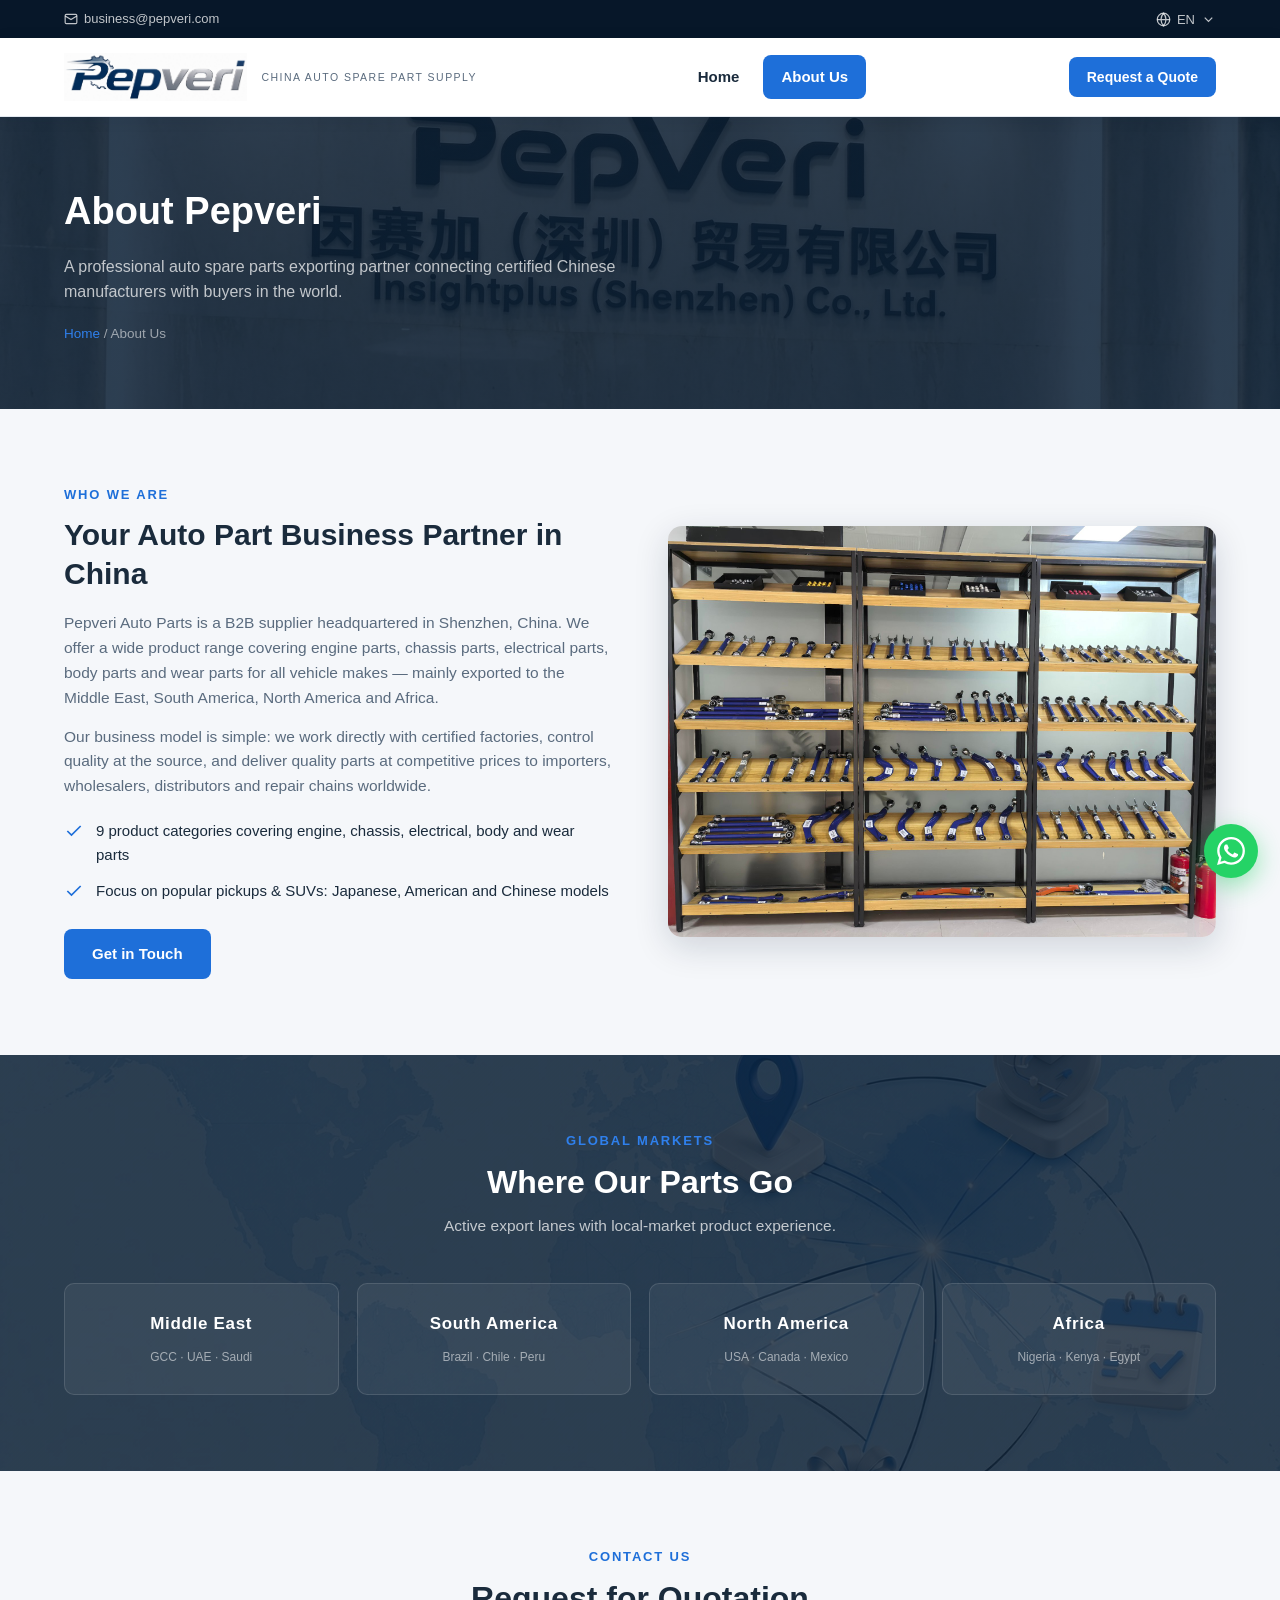
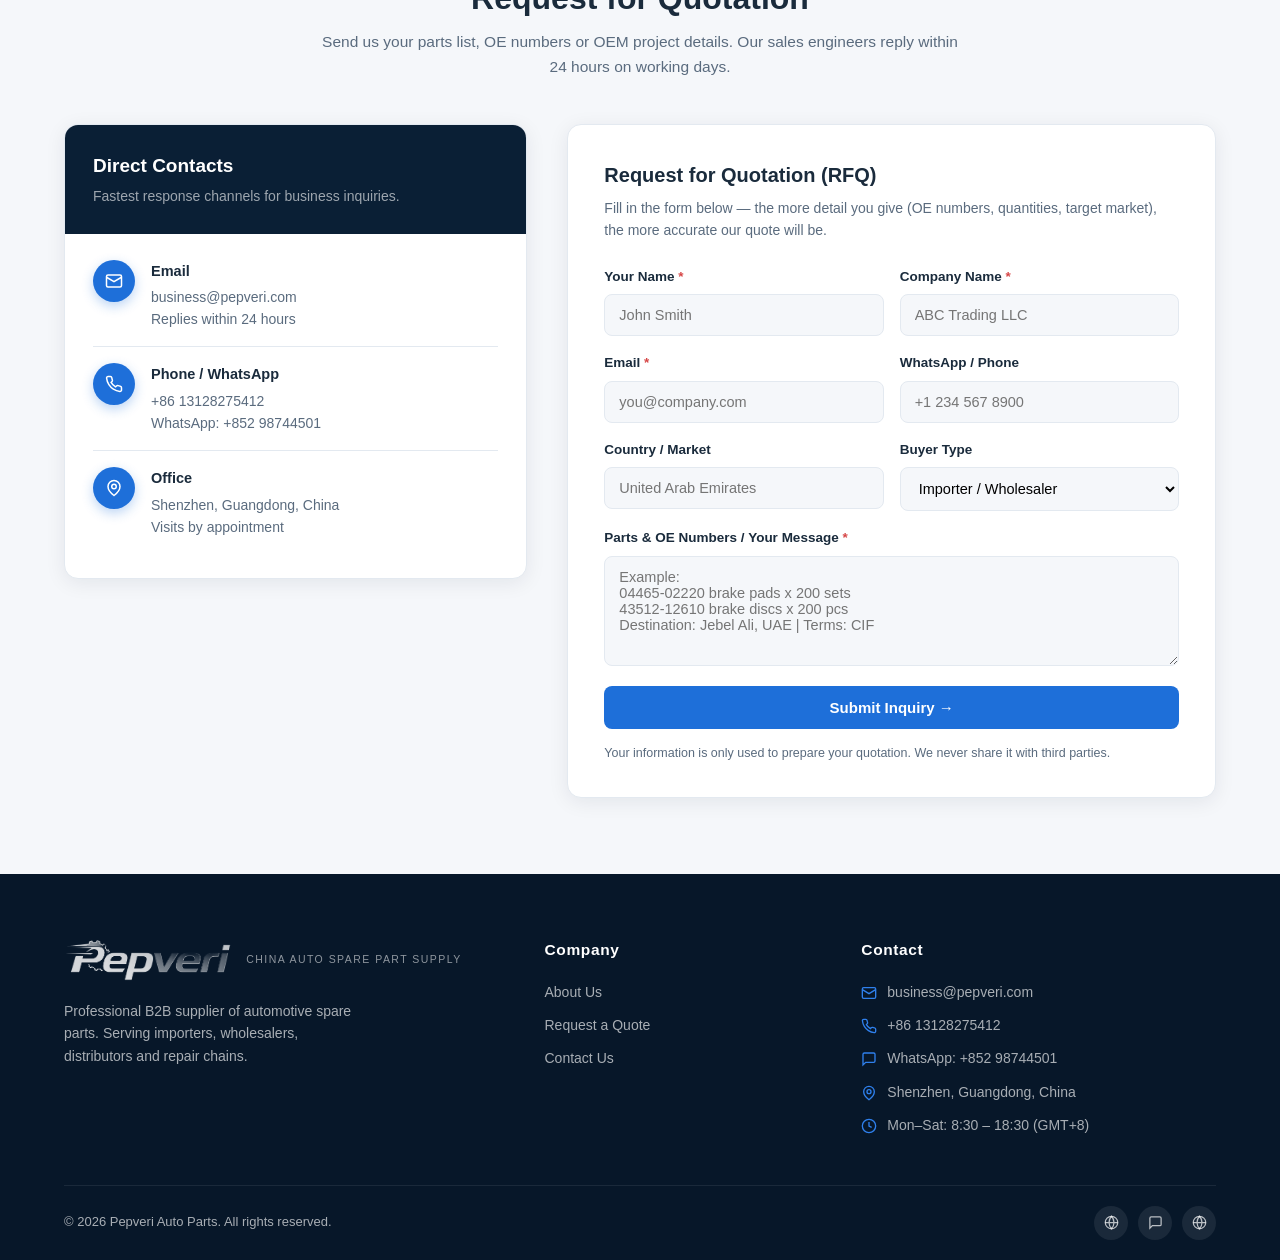
==== commit d36afd35: "Replace site with Pepveri auto parts website; archive previous peptide site to legacy/ (branch: lega" ====
--- a/about.html
+++ b/about.html
@@ -1,805 +1,151 @@
 <!DOCTYPE html>
 <html lang="en">
 <head>
-<meta charset="UTF-8">
-<meta name="viewport" content="width=device-width, initial-scale=1.0">
-<title>About PepVeri | China Peptide Supply &amp; Custom Synthesis Service</title>
-<meta name="description" content="PepVeri is a China-based peptide supplier and service company serving overseas research groups: in-stock catalog peptides, custom synthesis through audited partner manufacturers, in-house QC review, default NDA and compliant RUO export.">
-<style>
-
-
-
-
-
-
-:root{
-  --navy:#0F2440; --blue:#0D6DA8; --teal:#2BBFA5;
-  --teal-dark:#0E8A78; --blue-deep:#0A3B5C; --navy-soft:#33475C;
-  --teal-tint:#E3F6F1; --blue-tint:#E6F1F9; --line:#D8E0E8; --bg:#F5F4F2;
-  --grad-primary:linear-gradient(90deg,#2BBFA5 0%,#0D6DA8 100%);
-  --grad-dark:linear-gradient(90deg,#0F2440 0%,#0D6DA8 100%);
-  --grad-hover:linear-gradient(90deg,#0E8A78 0%,#0A5588 100%);
-  --hero-overlay:rgba(15,36,64,0.90);
-  --font:-apple-system,"Helvetica Neue",Arial,"PingFang SC",sans-serif;
-}
-*{margin:0;padding:0;box-sizing:border-box}
-html{scroll-behavior:smooth}
-body{font-family:var(--font);color:var(--navy-soft);background:#fff;line-height:1.6}
-img{max-width:100%}
-a{text-decoration:none;color:inherit}
-ul{list-style:none}
-.wrap{max-width:1180px;margin:0 auto;padding:0 24px}
-h1,h2,h3,h4{color:var(--navy);font-weight:600;line-height:1.25}
-.section{padding:72px 0}
-.section.alt{background:var(--bg)}
-.kicker{display:inline-block;font-size:13px;font-weight:600;letter-spacing:.08em;text-transform:uppercase;color:var(--teal-dark);margin-bottom:12px}
-.section h2{font-size:32px;margin-bottom:14px}
-.section .lead{max-width:760px;font-size:17px;color:var(--navy-soft)}
-.btn{display:inline-flex;align-items:center;justify-content:center;gap:8px;padding:13px 28px;border-radius:8px;font-size:15px;font-weight:600;cursor:pointer;border:none;transition:all .2s;white-space:nowrap}
-.btn-primary{background:var(--grad-primary);color:#fff}
-.btn-primary:hover{background:var(--grad-hover);transform:translateY(-1px)}
-.btn-outline{background:transparent;color:var(--teal);border:1.5px solid var(--teal)}
-.btn-outline:hover{background:var(--teal-tint)}
-.btn-dark{background:var(--grad-dark);color:#fff}
-.btn-dark:hover{background:var(--grad-hover)}
-
-/* ===== announcement ===== */
-.announce{background:var(--navy);color:#C3D2DE;font-size:13px}
-.announce .wrap{display:flex;align-items:center;justify-content:space-between;height:38px}
-.announce .btn-contact{background:var(--grad-primary);color:#fff;padding:5px 16px;border-radius:99px;font-size:12px;font-weight:600}
-.announce .btn-contact:hover{background:var(--grad-hover)}
-
-/* ===== header / nav ===== */
-.header{position:sticky;top:0;z-index:100;background:#fff;border-bottom:1px solid var(--line)}
-.nav{display:flex;align-items:center;height:64px;gap:28px}
-.logo img{height:42px;display:block}
-.menu{display:flex;gap:26px;flex:1}
-.menu>li{position:relative}
-.menu>li>a{display:flex;align-items:center;gap:5px;padding:20px 0;font-size:14.5px;font-weight:500;color:var(--navy-soft);border-bottom:2px solid transparent}
-.menu>li>a:hover{color:var(--blue)}
-.menu>li>a .caret{font-size:10px;color:#98A6B3}
-.nav-right{display:flex;align-items:center;gap:10px}
-.lang{position:relative}
-.lang>button{display:flex;align-items:center;gap:6px;background:var(--bg);border:1px solid var(--line);border-radius:8px;padding:9px 12px;font-size:13px;font-weight:600;color:var(--navy);cursor:pointer;font-family:var(--font)}
-.lang-drop{display:none;position:absolute;top:110%;right:0;background:#fff;border:1px solid var(--line);border-radius:8px;min-width:150px;box-shadow:0 8px 24px rgba(15,36,64,.12);overflow:hidden}
-.lang.open .lang-drop{display:block}
-.lang-drop a{display:block;padding:10px 14px;font-size:13px}
-.lang-drop a:hover{background:var(--teal-tint)}
-.btn-nav{padding:10px 18px;font-size:13.5px}
-
-/* ===== dropdowns (mega v2) ===== */
-.nav{position:relative}
-.menu>li{position:static}
-.drop{position:absolute;top:100%;left:0;right:0;transform:none;background:#fff;border:1px solid var(--line);border-top:none;border-radius:0 0 16px 16px;box-shadow:0 32px 64px -20px rgba(15,36,64,.28);display:none;overflow:hidden}
-.menu>li:hover .drop{display:block}
-.drop::before{content:"";display:block;height:3px;background:var(--grad-primary)}
-.drop-body{display:flex;align-items:stretch;padding:26px 26px 20px}
-.dgroup{flex:1 1 0;min-width:0;padding-right:22px;display:flex;flex-direction:column}
-.dgroup+.dgroup{border-left:1px solid var(--line);padding-left:22px}
-.dgroup h4{display:flex;align-items:flex-start;gap:9px;font-size:11.5px;font-weight:700;letter-spacing:.07em;text-transform:uppercase;color:var(--navy);margin:0 0 10px;line-height:1.35;min-height:40px}
-.gi{width:26px;height:26px;border-radius:8px;display:flex;align-items:center;justify-content:center;color:#fff;flex:none;background:var(--grad-primary)}
-.gi.blue{background:linear-gradient(135deg,#0D6DA8,#0A3B5C)}
-.gi.teal{background:linear-gradient(135deg,#2BBFA5,#0E8A78)}
-.gi.navy{background:linear-gradient(135deg,#33475C,#0F2440)}
-.gi svg{width:15px;height:15px;stroke:currentColor;fill:none;stroke-width:1.8;stroke-linecap:round;stroke-linejoin:round;display:block}
-.subcols{display:grid;grid-template-columns:1fr 1fr;column-gap:20px}
-.drop ul{min-width:0}
-.drop ul li a{display:block;font-size:13px;line-height:1.4;padding:5px 0;color:#5A6B7C;transition:color .15s}
-.drop ul li a:hover{color:var(--blue)}
-.gmore{align-self:flex-start;margin-top:auto;padding-top:10px;font-size:12px;font-weight:600;color:var(--teal-dark);white-space:nowrap}
-.gmore:hover{color:var(--teal)}
-.drop-foot{display:flex;align-items:center;justify-content:space-between;gap:18px;background:linear-gradient(100deg,#0F2440 0%,#0A3B5C 70%,#0D6DA8 160%);color:#fff;padding:16px 24px}
-.drop-foot b{display:block;font-size:13.5px;color:#fff;font-weight:600}
-.drop-foot span{display:block;font-size:12px;color:#AFC4D4;margin-top:2px;max-width:660px}
-.drop-foot .df-acts{display:flex;align-items:center;gap:16px;flex:none}
-.drop-foot .btn{padding:9px 18px;font-size:12.5px}
-.drop-foot .ghost{font-size:12.5px;font-weight:600;color:#7FD6C6;white-space:nowrap}
-.drop-foot .ghost:hover{color:#fff}
-.menu>li>a .caret{transition:transform .2s}
-.menu>li:hover>a .caret{transform:rotate(180deg)}
-.menu>li>a.cur{color:var(--blue);border-bottom:2px solid var(--teal)}
-.hamburger{display:none;background:none;border:1px solid var(--line);border-radius:8px;padding:8px 12px;font-size:18px;cursor:pointer;color:var(--navy)}
-
-/* ===== hero ===== */
-.hero{position:relative;color:#fff;background:linear-gradient(120deg,#41586B 0%,#5B6E7E 40%,#3C4F60 70%,#586C7B 100%)}
-.hero::before{content:"";position:absolute;inset:0;background:
-  radial-gradient(ellipse 600px 300px at 80% 20%,rgba(255,255,255,.10),transparent 60%),
-  radial-gradient(ellipse 500px 400px at 15% 90%,rgba(255,255,255,.06),transparent 60%)}
-.hero-overlay{position:absolute;inset:0;background:var(--hero-overlay)}
-.hero .wrap{position:relative;padding:82px 24px 74px;max-width:1180px}
-.hero h1{font-size:46px;color:#fff;max-width:640px}
-.hero h1 em{font-style:normal;color:var(--teal)}
-.hero p.sub{margin:22px 0 34px;font-size:17px;color:#C9D6E0;max-width:620px}
-.hero-cta{display:flex;gap:14px;flex-wrap:wrap}
-.hero-cta .btn{padding:15px 32px;font-size:16px}
-.hero-card{position:absolute;right:24px;top:90px;background:rgba(10,59,92,.92);border:1px solid rgba(43,191,165,.25);border-radius:14px;padding:26px;width:320px}
-.hero-card h3{color:var(--teal);font-size:13px;letter-spacing:.06em;text-transform:uppercase;margin-bottom:16px}
-.hero-card li{font-size:14px;color:#E4EDF3;padding:6px 0 6px 22px;position:relative}
-.hero-card li::before{content:"";position:absolute;left:0;top:13px;width:8px;height:8px;border-radius:2px;background:var(--teal)}
-
-/* ===== trust strip ===== */
-.strip{background:var(--navy);padding:26px 0}
-.strip .wrap{display:flex;justify-content:space-between;gap:20px;flex-wrap:wrap}
-.strip .item{color:#fff;font-size:14.5px;display:flex;align-items:center;gap:10px}
-.strip .item b{color:var(--teal)}
-.strip .dot{width:9px;height:9px;border-radius:3px;background:var(--teal)}
-
-/* ===== pathways ===== */
-.paths{display:grid;grid-template-columns:1fr 1fr;gap:26px;margin-top:44px}
-.path{border:1px solid var(--line);border-radius:16px;padding:34px;position:relative;transition:all .2s}
-.path:hover{border-color:var(--teal);box-shadow:0 12px 32px rgba(15,36,64,.08)}
-.path .tag{position:absolute;top:-13px;left:30px;background:var(--grad-primary);color:#fff;font-size:11.5px;font-weight:700;letter-spacing:.05em;padding:5px 14px;border-radius:99px}
-.path h3{font-size:22px;margin-bottom:10px}
-.path p{font-size:14.5px;margin-bottom:18px}
-.path ul{margin-bottom:24px}
-.path ul li{font-size:14px;padding:5px 0 5px 24px;position:relative}
-.path ul li::before{content:"✓";position:absolute;left:0;color:var(--teal);font-weight:700}
-.path .btn{width:100%}
-
-.process-block{margin-top:56px;padding-top:44px;border-top:1px solid var(--line)}
-.process-title{font-size:24px;margin-bottom:8px}
-.process-sub{font-size:15px;color:var(--navy-soft);max-width:720px;margin-bottom:6px}
-
-/* custom synthesis stepper */
-.steps{display:grid;grid-template-columns:repeat(5,1fr);gap:16px;margin-top:48px}
-.step{position:relative}
-.step .n{width:46px;height:46px;border-radius:50%;background:var(--grad-primary);color:#fff;display:flex;align-items:center;justify-content:center;font-weight:700;font-size:17px;margin-bottom:18px;position:relative;z-index:1}
-.step:not(:last-child)::after{content:"";position:absolute;top:22px;left:56px;right:-12px;height:2px;background:repeating-linear-gradient(90deg,#C9D6E0 0 6px,transparent 6px 12px)}
-.step h3{font-size:15px;margin-bottom:7px}
-.step p{font-size:13px;color:#68788A}
-.steps-cta{display:flex;align-items:center;gap:16px;margin-top:44px;flex-wrap:wrap}
-
-/* parallax band: fixed background, content scrolls */
-.parallax{
-  background:linear-gradient(rgba(15,36,64,.82),rgba(15,36,64,.82)),url("data:image/svg+xml,%3Csvg xmlns="http://www.w3.org/2000/svg" width="1920" height="1080" viewBox="0 0 1920 1080" preserveAspectRatio="xMidYMid slice"%3E%0A  %3Cdefs%3E%0A    %3ClinearGradient id="bg" x1="0" y1="0" x2="1" y2="1"%3E%0A      %3Cstop offset="0" stop-color="%230F2440"/%3E%0A      %3Cstop offset="0.55" stop-color="%23123a5e"/%3E%0A      %3Cstop offset="1" stop-color="%230D6DA8"/%3E%0A    %3C/linearGradient%3E%0A    %3CradialGradient id="glow" cx="0.72" cy="0.3" r="0.6"%3E%0A      %3Cstop offset="0" stop-color="%232BBFA5" stop-opacity="0.35"/%3E%0A      %3Cstop offset="1" stop-color="%232BBFA5" stop-opacity="0"/%3E%0A    %3C/radialGradient%3E%0A    %3CradialGradient id="glow2" cx="0.2" cy="0.8" r="0.55"%3E%0A      %3Cstop offset="0" stop-color="%230D6DA8" stop-opacity="0.5"/%3E%0A      %3Cstop offset="1" stop-color="%230D6DA8" stop-opacity="0"/%3E%0A    %3C/radialGradient%3E%0A    %3Cpattern id="grid" width="80" height="80" patternUnits="userSpaceOnUse"%3E%0A      %3Cpath d="M80 0H0v80" fill="none" stroke="%237FA8C9" stroke-opacity="0.12" stroke-width="1"/%3E%0A    %3C/pattern%3E%0A  %3C/defs%3E%0A  %3Crect width="1920" height="1080" fill="url(%23bg)"/%3E%0A  %3Crect width="1920" height="1080" fill="url(%23grid)"/%3E%0A  %3Crect width="1920" height="1080" fill="url(%23glow)"/%3E%0A  %3Crect width="1920" height="1080" fill="url(%23glow2)"/%3E%0A  %3C!-- molecular network --%3E%0A  %3Cg stroke="%237FD6C6" stroke-opacity="0.35" stroke-width="2" fill="none"%3E%0A    %3Cpath d="M1560 220 L1700 320 L1840 260"/%3E%0A    %3Cpath d="M1700 320 L1760 470"/%3E%0A    %3Cpath d="M300 840 L440 760 L560 850 L700 770"/%3E%0A    %3Cpath d="M440 760 L420 620"/%3E%0A    %3Cpath d="M1240 900 L1380 830 L1500 910"/%3E%0A  %3C/g%3E%0A  %3Cg fill="%232BBFA5" fill-opacity="0.8"%3E%0A    %3Ccircle cx="1560" cy="220" r="9"/%3E%0A    %3Ccircle cx="1700" cy="320" r="13"/%3E%0A    %3Ccircle cx="1840" cy="260" r="7"/%3E%0A    %3Ccircle cx="1760" cy="470" r="9"/%3E%0A    %3Ccircle cx="300" cy="840" r="9"/%3E%0A    %3Ccircle cx="440" cy="760" r="13"/%3E%0A    %3Ccircle cx="560" cy="850" r="8"/%3E%0A    %3Ccircle cx="700" cy="770" r="10"/%3E%0A    %3Ccircle cx="420" cy="620" r="7"/%3E%0A    %3Ccircle cx="1240" cy="900" r="9"/%3E%0A    %3Ccircle cx="1380" cy="830" r="12"/%3E%0A    %3Ccircle cx="1500" cy="910" r="7"/%3E%0A  %3C/g%3E%0A  %3Cg fill="%23FFFFFF" fill-opacity="0.14"%3E%0A    %3Ccircle cx="900" cy="180" r="5"/%3E%0A    %3Ccircle cx="1120" cy="260" r="4"/%3E%0A    %3Ccircle cx="760" cy="420" r="4"/%3E%0A    %3Ccircle cx="1020" cy="560" r="5"/%3E%0A    %3Ccircle cx="620" cy="300" r="3"/%3E%0A    %3Ccircle cx="1300" cy="520" r="4"/%3E%0A    %3Ccircle cx="860" cy="720" r="4"/%3E%0A    %3Ccircle cx="1620" cy="640" r="5"/%3E%0A  %3C/g%3E%0A%3C/svg%3E%0A") center/cover no-repeat;
-  background-attachment:fixed;
-}
-.parallax .kicker{color:var(--teal)}
-.parallax h2{color:#fff}
-.parallax .lead{color:#C3D2DE}
-.parallax .pillar{background:rgba(255,255,255,.08);border:1px solid rgba(255,255,255,.18);backdrop-filter:blur(6px)}
-.parallax .pillar h3{color:#fff}
-.parallax .pillar p{color:#C3D2DE}
-
-/* supply chain visual cards */
-.flow4{display:grid;grid-template-columns:repeat(4,1fr);gap:18px;margin-top:44px}
-.fcard{background:#fff;border:1px solid var(--line);border-radius:14px;padding:18px 18px 22px;transition:all .2s;display:flex;flex-direction:column;gap:10px}
-.fcard:hover{border-color:var(--teal);transform:translateY(-3px);box-shadow:0 10px 26px rgba(15,36,64,.08)}
-.fcard .fig{background:linear-gradient(160deg,#F7FAFC 0%,#EAF3F7 100%);border-radius:10px;height:130px;overflow:hidden}
-.fcard .fig svg{width:100%;height:100%}
-.fcard h3{font-size:15.5px}
-.fcard p{font-size:12.5px;color:#68788A;flex:1}
-.flow-arrow{display:none}
-
-/* ===== grids ===== */
-.grid-5{display:grid;grid-template-columns:repeat(5,1fr);gap:18px;margin-top:44px}
-.pcard{border-radius:14px;padding:0;overflow:hidden;background:var(--grad-primary);color:#fff;transition:all .2s;display:flex;flex-direction:column}
-.pcard:hover{transform:translateY(-4px);box-shadow:0 14px 32px rgba(13,109,168,.32)}
-.pcard-img{display:flex;align-items:center;justify-content:center;font-size:44px;height:120px;background:rgba(255,255,255,.14);border-bottom:1px solid rgba(255,255,255,.18)}
-.pcard h3{font-size:16px;color:#fff;padding:18px 18px 6px}
-.pcard p{font-size:13px;color:rgba(255,255,255,.88);padding:0 18px;flex:1}
-.pcard .count{align-self:flex-start;margin:14px 18px 18px;font-size:12px;font-weight:700;color:#fff;background:rgba(255,255,255,.18);border:1px solid rgba(255,255,255,.3);border-radius:99px;padding:4px 12px}
-.btn-white{background:#fff;color:var(--navy)}
-.btn-white:hover{background:var(--teal-tint);transform:translateY(-1px)}
-.grid-types{display:grid;grid-template-columns:repeat(5,1fr);gap:18px;margin-top:44px}
-.tcard{border:1px solid var(--line);border-radius:14px;padding:20px;background:#fff;transition:all .2s;display:flex;flex-direction:column;gap:8px}
-.tcard:hover{border-color:var(--blue);transform:translateY(-3px);box-shadow:0 10px 26px rgba(15,36,64,.08)}
-.tcard .ic{width:38px;height:38px;border-radius:10px;background:var(--blue-tint);display:flex;align-items:center;justify-content:center;font-size:17px}
-.tcard h3{font-size:15px}
-.tcard p{font-size:12.5px;color:#68788A;flex:1}
-.tcard .link{font-size:13px;font-weight:600;color:var(--blue)}
-.chips{display:flex;flex-wrap:wrap;gap:12px;margin-top:36px}
-.chip{border:1px solid var(--line);border-radius:99px;padding:10px 20px;font-size:14px;font-weight:500;color:var(--navy-soft);background:#fff;transition:all .2s}
-.chip:hover{border-color:var(--teal);color:var(--teal-dark);background:var(--teal-tint)}
-
-/* ===== why / pillars ===== */
-.pillars{display:grid;grid-template-columns:repeat(3,1fr);gap:26px;margin-top:44px}
-.pillar{background:#fff;border:1px solid var(--line);border-radius:16px;padding:32px}
-.pillar .num{font-size:13px;font-weight:700;color:var(--teal);margin-bottom:10px}
-.pillar h3{font-size:19px;margin-bottom:10px}
-.pillar p{font-size:14px}
-
-/* ===== QC ===== */
-.qc{display:grid;grid-template-columns:1.1fr 1fr;gap:48px;align-items:center}
-.qc-visual{background:#fff;border:1px solid var(--line);border-radius:14px;padding:20px}
-.qc-visual .chart{height:210px;border-radius:8px;background:linear-gradient(180deg,#FDFEFE,#F2F6F8);position:relative;overflow:hidden}
-.qc-visual .chart svg{position:absolute;inset:0;width:100%;height:100%}
-.qc-visual .cap{display:flex;justify-content:space-between;font-size:11.5px;color:#8895A1;margin-top:10px}
-.qc ul li{padding:9px 0 9px 30px;position:relative;font-size:15px}
-.qc ul li::before{content:"✓";position:absolute;left:0;top:9px;width:20px;height:20px;border-radius:50%;background:var(--teal-tint);color:var(--teal-dark);font-size:12px;font-weight:700;display:flex;align-items:center;justify-content:center}
-
-/* ===== FAQ ===== */
-.faq details{border:1px solid var(--line);border-radius:12px;background:#fff;margin-bottom:12px;overflow:hidden}
-.faq summary{padding:18px 22px;font-weight:600;color:var(--navy);cursor:pointer;font-size:15.5px;list-style:none;display:flex;justify-content:space-between;align-items:center}
-.faq summary::after{content:"+";font-size:20px;color:var(--teal);transition:transform .2s}
-.faq details[open] summary::after{transform:rotate(45deg)}
-.faq .a{padding:0 22px 18px;font-size:14.5px}
-
-/* ===== CTA band ===== */
-.cta-band{background:linear-gradient(100deg,var(--navy) 0%,var(--blue) 130%);color:#fff;padding:72px 0}
-.cta-band .wrap{display:flex;align-items:center;justify-content:space-between;gap:30px;flex-wrap:wrap}
-.cta-band h2{color:#fff;font-size:30px;max-width:560px}
-.cta-band h2 em{font-style:normal;color:var(--teal)}
-.cta-band p{color:#C9D6E0;margin-top:10px;max-width:520px}
-
-/* ===== footer ===== */
-footer{background:var(--navy);color:#9FB2C4;font-size:13.5px;padding:56px 0 90px}
-.foot-grid{display:grid;grid-template-columns:1.4fr 1fr 1fr 1fr;gap:36px;margin-bottom:36px}
-.foot-grid img{height:46px;margin-bottom:16px}
-.foot-grid h4{color:#fff;font-size:13.5px;margin-bottom:14px}
-.foot-grid li{margin-bottom:8px}
-.foot-grid a:hover{color:var(--teal)}
-.ruo{border-top:1px solid rgba(255,255,255,.12);padding-top:20px;font-size:12px;color:#6B8199}
-
-/* mobile sticky */
-.sticky-cta{display:none;position:fixed;bottom:0;left:0;right:0;padding:10px 14px calc(10px + env(safe-area-inset-bottom));background:rgba(255,255,255,.96);border-top:1px solid var(--line);z-index:99}
-.sticky-cta .btn{width:100%}
-
-/* ===== responsive ===== */
-@media(max-width:1020px){
-  .menu{display:none;position:absolute;top:64px;left:0;right:0;background:#fff;flex-direction:column;gap:0;padding:10px 24px 24px;border-bottom:1px solid var(--line);box-shadow:0 20px 40px rgba(15,36,64,.12);max-height:calc(100vh - 64px);overflow:auto}
-  .menu.open{display:flex}
-  .menu>li{border-bottom:1px solid var(--line)}
-  .menu>li:last-child{border-bottom:none}
-  .menu>li>a{padding:15px 0;width:100%}
-  .drop{position:static;transform:none;display:none!important;box-shadow:none;border:none;padding:0 0 14px;min-width:0;flex-direction:column}
-  .menu>li.acc-open .drop{display:flex!important}
-  .menu>li.has-acc>a::after{content:"▾";margin-left:auto;font-size:12px;color:#98A6B3}
-  .drop::before{display:none}
-  .drop-body{flex-direction:column;padding:12px 4px 4px}
-  .dgroup{padding:0}
-  .dgroup+.dgroup{border-left:none;border-top:1px solid var(--line);margin-top:14px;padding-top:14px;padding-left:0}
-  .dgroup h4{font-size:12px;min-height:0;margin-bottom:10px}
-  .drop ul li a{font-size:13.5px;padding:6px 0}
-  .subcols{grid-template-columns:1fr;column-gap:0}
-  .drop-foot{flex-direction:column;align-items:flex-start;gap:10px;padding:14px 16px;margin:10px 0 8px;border-radius:12px}
-  .drop-foot .df-acts{flex-wrap:wrap}
-  .hamburger{display:block}
-  .nav{gap:12px}
-  .btn-nav{display:none}
-  .grid-5,.grid-types{grid-template-columns:repeat(2,1fr)}
-  .flow4{grid-template-columns:repeat(2,1fr)}
-  .steps{grid-template-columns:1fr;gap:0}
-  .step{padding:0 0 26px 66px}
-  .step .n{position:absolute;left:0;top:0;margin-bottom:0}
-  .step:not(:last-child)::after{top:50px;left:23px;right:auto;bottom:-4px;width:2px;height:auto;background:repeating-linear-gradient(180deg,#C9D6E0 0 6px,transparent 6px 12px)}
-  .pillars{grid-template-columns:1fr}
-  .paths{grid-template-columns:1fr}
-  .qc{grid-template-columns:1fr}
-  .hero-card{display:none}
-  .hero h1{font-size:34px}
-  .foot-grid{grid-template-columns:1fr 1fr}
-  .sticky-cta{display:block}
-  footer{padding-bottom:120px}
-  .announce .txt{font-size:11px}
-}
-@media(max-width:560px){
-  .grid-5,.grid-types{grid-template-columns:1fr}
-  .flow4{grid-template-columns:1fr}
-  .hero .wrap{padding:64px 24px 80px}
-  .hero h1{font-size:29px}
-  .foot-grid{grid-template-columns:1fr}
-}
-/* iOS Safari doesn't support fixed attachment — fall back to scrolling bg */
-@media(max-width:1020px){
-  .parallax{background-attachment:scroll}
-}
-
-
-
-
-
-
-
-/* ===== about page ===== */
-.vband{background:var(--navy);padding:20px 0;border-top:1px solid rgba(255,255,255,.12)}
-.vband .wrap{display:flex;align-items:center;justify-content:center;gap:18px;flex-wrap:wrap}
-.vband span{color:#fff;font-size:13.5px;font-weight:600;letter-spacing:.07em;text-transform:uppercase}
-.vband i{width:5px;height:5px;border-radius:50%;background:var(--teal);font-style:normal;display:block;flex:none}
-
-.story-grid{margin-top:34px;max-width:840px}
-.story-grid p{font-size:15.5px;color:var(--navy-soft);margin-bottom:15px;line-height:1.78}
-.story-grid p:last-child{margin-bottom:0}
-
-/* five verbs */
-.five{display:grid;grid-template-columns:repeat(5,1fr);gap:16px;margin-top:44px}
-.five .v{background:#fff;border:1px solid var(--line);border-radius:14px;padding:22px 20px;transition:all .2s;display:flex;flex-direction:column}
-.five .v:hover{border-color:var(--teal);transform:translateY(-3px);box-shadow:0 10px 26px rgba(15,36,64,.07)}
-.five .v .n{font-size:10.5px;font-weight:700;letter-spacing:.1em;color:var(--teal);display:block;margin-bottom:10px}
-.five .v h3{font-size:15.5px;margin-bottom:6px}
-.five .v p{font-size:12.4px;color:#68788A;line-height:1.6}
-
-/* facility photo frame (shared look with custom-synthesis) */
-.fac-frame{margin-top:40px;border:1px solid var(--line);border-radius:20px;overflow:hidden;background:var(--bg);box-shadow:0 18px 46px rgba(15,36,64,.10)}
-.fac-frame img{display:block;width:100%;height:auto}
-.img-note{margin-top:18px;font-size:12px;color:#8895A1;line-height:1.6}
-
-/* mission vision values */
-.mv{display:grid;grid-template-columns:repeat(3,1fr);gap:22px;margin-top:44px}
-.mv-card{background:#fff;border:1px solid var(--line);border-radius:16px;padding:32px}
-.mv-card .k{display:block;font-size:10.5px;font-weight:700;letter-spacing:.1em;text-transform:uppercase;color:var(--teal-dark);margin-bottom:12px}
-.mv-card h3{font-size:18px;margin-bottom:10px}
-.mv-card p{font-size:13.8px;color:#68788A;line-height:1.75}
-
-/* why */
-.why{display:grid;grid-template-columns:repeat(3,1fr);gap:18px;margin-top:44px}
-.why-card{background:#fff;border:1px solid var(--line);border-radius:14px;padding:24px;transition:all .2s}
-.why-card:hover{border-color:var(--teal);transform:translateY(-3px);box-shadow:0 10px 26px rgba(15,36,64,.07)}
-.why-card .n{font-size:11px;font-weight:700;color:var(--teal);letter-spacing:.1em;display:block;margin-bottom:10px}
-.why-card h3{font-size:15.5px;margin-bottom:7px}
-.why-card p{font-size:12.9px;color:#68788A;line-height:1.65}
-
-/* compliance */
-.comp-grid{display:grid;grid-template-columns:repeat(4,1fr);gap:20px;margin-top:44px}
-.comp{background:#fff;border:1px solid var(--line);border-radius:16px;padding:26px}
-.comp h3{font-size:15.5px;margin-bottom:8px;padding-left:13px;border-left:3px solid var(--teal)}
-.comp p{font-size:12.9px;color:#68788A;line-height:1.65}
-
-@media(max-width:1020px){
-  .five{grid-template-columns:1fr 1fr}
-  .mv,.why{grid-template-columns:1fr 1fr}
-  .comp-grid{grid-template-columns:1fr 1fr}
-  .fac-frame{margin-top:30px;border-radius:16px}
-}
-@media(max-width:560px){
-  .five,.mv,.why,.comp-grid{grid-template-columns:1fr}
-  .fac-frame{margin-top:24px;border-radius:14px}
-  .vband{padding:14px 0}
-  .vband .wrap{gap:6px}
-  .vband span{font-size:10.5px;letter-spacing:.04em;background:rgba(255,255,255,.08);border:1px solid rgba(255,255,255,.16);border-radius:99px;padding:4px 9px}
-  .vband i{display:none}
-}
-/* ===== polish pass ===== */
-.ico{display:flex;align-items:center;justify-content:center}
-.ico svg{width:100%;height:100%;stroke:currentColor;fill:none;stroke-width:1.5;stroke-linecap:round;stroke-linejoin:round;display:block}
-.btn{border-radius:10px}
-/* hero: add depth + technical grid so the dark area is not flat */
-.hero{background:linear-gradient(120deg,#132E4E 0%,#183D61 45%,#0F2440 100%)}
-.hero::after{content:"";position:absolute;inset:0;pointer-events:none;background-image:
-  radial-gradient(circle at 86% 2%,rgba(43,191,165,.13),transparent 52%),
-  linear-gradient(rgba(255,255,255,.032) 1px,transparent 1px),
-  linear-gradient(90deg,rgba(255,255,255,.032) 1px,transparent 1px);
-  background-size:auto,96px 96px,96px 96px;
-  -webkit-mask-image:linear-gradient(180deg,rgba(0,0,0,.95),rgba(0,0,0,.30))}
-.hero .wrap{z-index:2}
-.hero h1{letter-spacing:-.012em}
-/* pathway cards: pill inside the card, buttons no longer full width */
-.path .tag{position:static;display:inline-block;margin-bottom:14px}
-.path .btn{width:auto;align-self:flex-start;padding:12px 26px;font-size:14px}
-/* parallax: solid navy fallback so text survives if the image fails */
-.parallax{background-color:var(--navy)}
-.parallax .lead{color:#D9E4ED}
-.parallax .pillar p{color:#CFDBE5}
-/* tables: closed border + radius */
-.table-wrap{border:1px solid var(--line);border-radius:14px;background:#fff;overflow-x:auto;box-shadow:0 2px 10px rgba(15,36,64,.05)}
-.mtable{border-radius:0;box-shadow:none;margin-top:0}
-.mtable tbody tr:last-child td{border-bottom:none}
-/* faq centered, blog cards equal height */
-.faq{margin-left:auto;margin-right:auto}
-.post{display:flex;flex-direction:column}
-.post .meta{margin-top:auto;padding-top:8px}
-
-/* ===== mobile polish ===== */
-.announce .btn-contact{white-space:nowrap}
-@media(max-width:560px){
-  .announce .wrap{height:auto;min-height:34px;padding:7px 16px;gap:10px}
-  .announce .txt{font-size:10px;line-height:1.4;flex:1;min-width:0}
-  .announce .btn-contact{flex:0 0 auto;padding:5px 12px;font-size:11px}
-  .hero-cta{gap:10px}
-  .hero-cta .btn{width:100%}
-  .pcard-img{height:86px}
-  .pcard h3{min-height:0;padding:16px 16px 4px}
-  .pcard .count{margin:10px 16px 16px}
-  .section{padding:56px 0}
-  .section h2{font-size:26px}
-  .section .lead{font-size:15.5px}
-  .hero h1.h-page{font-size:26px}
-}
-@media(max-width:1020px){
-  .hero h1.h-page{font-size:31px}
-}
-
-
-
-
-
-
-</style>
+  <meta charset="UTF-8">
+  <meta name="viewport" content="width=device-width, initial-scale=1.0">
+  <title>About Us | Pepveri Auto Parts</title>
+  <meta name="description" content="Pepveri Auto Parts — a professional B2B auto spare parts exporter based in China, serving importers, wholesalers and distributors worldwide.">
+  <link rel="icon" type="image/png" href="images/favicon.png">
+  <link rel="apple-touch-icon" href="images/apple-touch-icon.png">
+  <link rel="stylesheet" href="css/style.css">
 </head>
 <body>
-<!-- announcement bar -->
-<div class="announce">
-  <div class="wrap">
-    <span class="txt">For research use only · Not for human therapeutic use · NDA available on request</span>
-    <a class="btn-contact" href="inquiry.html">Contact us</a>
-  </div>
-</div>
+  <div id="site-header"></div>
 
-<!-- header -->
-<header class="header">
-  <div class="wrap nav">
-    <a class="logo" href="index.html"><img src="assets/logo.png" alt="PepVeri — China Peptide Supply"></a>
-    <button class="hamburger" id="hamburger" aria-label="Menu">☰</button>
-    <ul class="menu" id="menu">
-      <li><a href="index.html">Home</a></li>
-      <li class="has-acc">
-        <a href="custom-synthesis.html">Custom Synthesis <span class="caret">▾</span></a>
-        <div class="drop">
-          <div class="drop-body">
-            <div class="dgroup">
-              <h4><span class="gi"><svg viewBox="0 0 24 24"><path d="M4 5.5h16v11H12l-4.6 3.6v-3.6H4z"/><path d="M8.6 11.2l2.4 2.4 4.5-4.6"/></svg></span>Custom Peptide Types</h4>
-              <div class="subcols">
-                <ul>
-                  <li><a href="custom-synthesis.html#types">Linear Peptides</a></li>
-                  <li><a href="custom-synthesis.html#types">Disulfide-Bridged Peptides</a></li>
-                  <li><a href="custom-synthesis.html#types">Head-to-Tail Cyclic Peptides</a></li>
-                  <li><a href="custom-synthesis.html#types">Sidechain-Cyclized Peptides</a></li>
-                  <li><a href="custom-synthesis.html#types">TBMB Bicyclic Peptides</a></li>
-                </ul>
-                <ul>
-                  <li><a href="custom-synthesis.html#types">Stapled-Helix Peptides</a></li>
-                  <li><a href="custom-synthesis.html#types">Branched / MAP Peptides</a></li>
-                  <li><a href="custom-synthesis.html#types">Retro-Inverso Peptides</a></li>
-                  <li><a href="custom-synthesis.html#types">Glycopeptides</a></li>
-                  <li><a href="custom-synthesis.html#types">Lipidated / PEGylated Peptides</a></li>
-                </ul>
+  <section class="page-hero" style="background: linear-gradient(rgba(10,31,53,.86), rgba(10,31,53,.86)), url('images/about-office.jpg') center / cover no-repeat;">
+    <div class="container">
+      <h1>About Pepveri</h1>
+      <p>A professional auto spare parts exporting partner connecting certified Chinese manufacturers with buyers in the world.</p>
+      <div class="breadcrumb"><a href="index.html">Home</a> / About Us</div>
+    </div>
+  </section>
+
+  <section class="section">
+    <div class="container split">
+      <div>
+        <div class="eyebrow" style="color:var(--blue-600);font-size:13px;font-weight:700;letter-spacing:.14em;text-transform:uppercase;margin-bottom:10px;">Who We Are</div>
+        <h2>Your Auto Part Business Partner in China</h2>
+        <p>Pepveri Auto Parts is a B2B supplier headquartered in Shenzhen, China. We offer a wide product range covering engine parts, chassis parts, electrical parts, body parts and wear parts for all vehicle makes — mainly exported to the Middle East, South America, North America and Africa.</p>
+        <p>Our business model is simple: we work directly with certified factories, control quality at the source, and deliver quality parts at competitive prices to importers, wholesalers, distributors and repair chains worldwide.</p>
+        <ul class="check-list">
+          <li><svg viewBox="0 0 24 24" fill="none" stroke="currentColor" stroke-width="2"><path d="M20 6 9 17l-5-5"/></svg> 9 product categories covering engine, chassis, electrical, body and wear parts</li>
+          <li><svg viewBox="0 0 24 24" fill="none" stroke="currentColor" stroke-width="2"><path d="M20 6 9 17l-5-5"/></svg> Focus on popular pickups &amp; SUVs: Japanese, American and Chinese models</li>
+        </ul>
+        <a href="#rfq" class="btn btn-primary">Get in Touch</a>
+      </div>
+      <div class="split-img">
+        <img src="images/about-warehouse.jpg" alt="Pepveri parts warehouse shelves">
+      </div>
+    </div>
+  </section>
+
+  <section class="section section--navy with-bg">
+    <div class="container">
+      <div class="section-head center">
+        <div class="eyebrow">Global Markets</div>
+        <h2>Where Our Parts Go</h2>
+        <p>Active export lanes with local-market product experience.</p>
+      </div>
+      <div class="cert-grid" style="grid-template-columns:repeat(4,1fr);">
+        <div class="cert-card"><b>Middle East</b><span>GCC · UAE · Saudi</span></div>
+        <div class="cert-card"><b>South America</b><span>Brazil · Chile · Peru</span></div>
+        <div class="cert-card"><b>North America</b><span>USA · Canada · Mexico</span></div>
+        <div class="cert-card"><b>Africa</b><span>Nigeria · Kenya · Egypt</span></div>
+      </div>
+    </div>
+  </section>
+
+  <!-- ============ CONTACT / RFQ ============ -->
+  <section class="section" id="rfq">
+    <div class="container">
+      <div class="section-head center">
+        <div class="eyebrow">Contact Us</div>
+        <h2>Request for Quotation</h2>
+        <p>Send us your parts list, OE numbers or OEM project details. Our sales engineers reply within 24 hours on working days.</p>
+      </div>
+      <div class="contact-wrap">
+        <!-- Contact info -->
+        <div class="contact-info-card">
+          <div class="contact-info-head">
+            <h3>Direct Contacts</h3>
+            <p style="color:rgba(255,255,255,.6);font-size:14px;margin-top:4px;">Fastest response channels for business inquiries.</p>
+          </div>
+          <ul class="contact-info-list">
+            <li>
+              <div class="icon-circle">
+                <svg viewBox="0 0 24 24" fill="none" stroke="currentColor" stroke-width="2"><rect x="2" y="4" width="20" height="16" rx="2"/><path d="m2 7 10 6 10-6"/></svg>
               </div>
-              <a class="gmore" href="inquiry.html">Other type? Ask our chemists →</a>
+              <div><b>Email</b><p>business@pepveri.com<br>Replies within 24 hours</p></div>
+            </li>
+            <li>
+              <div class="icon-circle">
+                <svg viewBox="0 0 24 24" fill="none" stroke="currentColor" stroke-width="2"><path d="M22 16.92v3a2 2 0 0 1-2.18 2 19.79 19.79 0 0 1-8.63-3.07 19.5 19.5 0 0 1-6-6 19.79 19.79 0 0 1-3.07-8.67A2 2 0 0 1 4.11 2h3a2 2 0 0 1 2 1.72c.13.96.36 1.9.7 2.81a2 2 0 0 1-.45 2.11L8.09 9.91a16 16 0 0 0 6 6l1.27-1.27a2 2 0 0 1 2.11-.45c.91.34 1.85.57 2.81.7A2 2 0 0 1 22 16.92z"/></svg>
+              </div>
+              <div><b>Phone / WhatsApp</b><p>+86 13128275412<br>WhatsApp: +852 98744501</p></div>
+            </li>
+            <li>
+              <div class="icon-circle">
+                <svg viewBox="0 0 24 24" fill="none" stroke="currentColor" stroke-width="2"><path d="M20 10c0 6-8 12-8 12s-8-6-8-12a8 8 0 0 1 16 0z"/><circle cx="12" cy="10" r="3"/></svg>
+              </div>
+              <div><b>Office</b><p>Shenzhen, Guangdong, China<br>Visits by appointment</p></div>
+            </li>
+          </ul>
+        </div>
+
+        <!-- RFQ Form -->
+        <div class="rfq-form">
+          <h3>Request for Quotation (RFQ)</h3>
+          <p>Fill in the form below — the more detail you give (OE numbers, quantities, target market), the more accurate our quote will be.</p>
+          <form id="rfqForm">
+            <div class="form-grid">
+              <div class="form-field">
+                <label>Your Name <span>*</span></label>
+                <input type="text" name="name" required placeholder="John Smith">
+              </div>
+              <div class="form-field">
+                <label>Company Name <span>*</span></label>
+                <input type="text" name="company" required placeholder="ABC Trading LLC">
+              </div>
+              <div class="form-field">
+                <label>Email <span>*</span></label>
+                <input type="email" name="email" required placeholder="you@company.com">
+              </div>
+              <div class="form-field">
+                <label>WhatsApp / Phone</label>
+                <input type="text" name="phone" placeholder="+1 234 567 8900">
+              </div>
+              <div class="form-field">
+                <label>Country / Market</label>
+                <input type="text" name="country" placeholder="United Arab Emirates">
+              </div>
+              <div class="form-field">
+                <label>Buyer Type</label>
+                <select name="type">
+                  <option>Importer / Wholesaler</option>
+                  <option>Distributor / Agent</option>
+                  <option>Repair Chain / Workshop</option>
+                  <option>Online Seller / Retailer</option>
+                  <option>OEM / Brand Owner</option>
+                  <option>Other</option>
+                </select>
+              </div>
+              <div class="form-field full">
+                <label>Parts &amp; OE Numbers / Your Message <span>*</span></label>
+                <textarea name="message" required placeholder="Example:&#10;04465-02220 brake pads x 200 sets&#10;43512-12610 brake discs x 200 pcs&#10;Destination: Jebel Ali, UAE | Terms: CIF"></textarea>
+              </div>
             </div>
-            <div class="dgroup">
-              <h4><span class="gi blue"><svg viewBox="0 0 24 24"><path d="M9.3 3h5.4M10.4 3v6L5.7 17.6A2.4 2.4 0 0 0 7.8 21h8.4a2.4 2.4 0 0 0 2.1-3.4L13.6 9V3"/><path d="M8 15.4h8"/></svg></span>Modifications &amp; Labels</h4>
-              <div class="subcols">
-                <ul>
-                  <li><a href="custom-synthesis.html#mods">N-Terminal Acetylation</a></li>
-                  <li><a href="custom-synthesis.html#mods">C-Terminal Amidation</a></li>
-                  <li><a href="custom-synthesis.html#mods">Phosphorylation</a></li>
-                  <li><a href="custom-synthesis.html#mods">Biotin Labeling</a></li>
-                </ul>
-                <ul>
-                  <li><a href="custom-synthesis.html#mods">Fluorophore Labeling</a></li>
-                  <li><a href="custom-synthesis.html#mods">Isotope Labeling</a></li>
-                  <li><a href="custom-synthesis.html#mods">Fluorogenic Substrates</a></li>
-                  <li><a href="custom-synthesis.html#mods">Carrier Protein Conjugation</a></li>
-                </ul>
-              </div>
-              <a class="gmore" href="inquiry.html">Custom modifications welcome →</a>
-            </div>
-          </div>
-          <div class="drop-foot">
-            <div>
-              <b>Have a sequence ready?</b>
-              <span>Feasibility review and a firm quote within 1 business day — NDA available before you share anything sensitive.</span>
-            </div>
-            <div class="df-acts">
-              <a class="btn btn-primary" href="inquiry.html">Submit Inquiry</a>
-              <a class="ghost" href="custom-synthesis.html#process">How ordering works →</a>
-            </div>
-          </div>
-        </div>
-      </li>
-      <li class="has-acc">
-        <a href="products.html">Products <span class="caret">▾</span></a>
-        <div class="drop">
-          <div class="drop-body">
-            <div class="dgroup">
-              <h4><span class="gi"><svg viewBox="0 0 24 24"><g transform="rotate(-45 12 12)"><rect x="2.6" y="8.6" width="18.8" height="6.8" rx="3.4"/><path d="M12 8.6v6.8"/></g></svg></span>Pharmaceutical &amp; GMP</h4>
-              <ul>
-                <li><a href="products.html?sub=pre-gmp-cgmp-api-peptides#gmp">Pre-GMP / cGMP API Peptides</a></li>
-                <li><a href="products.html?sub=adc-linker-peptides#research">ADC Linker Peptides</a></li>
-                <li><a href="products.html?sub=glp-1-endocrine-metabolic-peptides#research">GLP-1 / Metabolic Peptides</a></li>
-                <li><a href="products.html?sub=impurity-reference-peptides#gmp">Impurity Reference Standards</a></li>
-              </ul>
-              <a class="gmore" href="products.html#gmp">View line · ~40 SKUs →</a>
-            </div>
-            <div class="dgroup">
-              <h4><span class="gi blue"><svg viewBox="0 0 24 24"><circle cx="5.6" cy="6.4" r="2.6"/><circle cx="18.4" cy="6.4" r="2.6"/><circle cx="12" cy="18" r="2.6"/><path d="M8.1 7.4 10.7 15.8M15.9 7.4 13.3 15.8M8.2 6.4h7.6"/></svg></span>Catalog Research Peptides</h4>
-              <ul>
-                <li><a href="products.html?sub=ion-channel-toxin-peptides#research">Ion Channel Toxin Peptides</a></li>
-                <li><a href="products.html?sub=bioactive-research-peptides#research">Bioactive Research Peptides</a></li>
-                <li><a href="products.html?sub=antimicrobial-peptides-amp#research">Antimicrobial Peptides (AMP)</a></li>
-                <li><a href="products.html?sub=amyloid-tau-neurodegeneration-peptides#research">Amyloid &amp; Tau Peptides</a></li>
-                <li><a href="products.html?sub=tag-epitope-peptides#research">Tag &amp; Epitope Peptides</a></li>
-              </ul>
-              <a class="gmore" href="products.html#research">All 10 families →</a>
-            </div>
-            <div class="dgroup">
-              <h4><span class="gi teal"><svg viewBox="0 0 24 24"><path d="M12 3.2c3.4 4 5.9 7.1 5.9 9.9a5.9 5.9 0 1 1-11.8 0c0-2.8 2.5-5.9 5.9-9.9z"/><path d="M9.7 13.7a2.6 2.6 0 0 0 2.3 2.5"/></svg></span>Cosmetic Peptides</h4>
-              <ul>
-                <li><a href="products.html?sub=signal-peptides-matrixyl-family#cosmetic">Signal Peptides (Matrixyl family)</a></li>
-                <li><a href="products.html?sub=melanin-enzyme-inhibitor-repair-peptides#cosmetic">Enzyme-Inhibitor &amp; Repair</a></li>
-                <li><a href="products.html?sub=carrier-peptides#cosmetic">Carrier Peptides</a></li>
-                <li><a href="products.html?sub=carrier-peptides#cosmetic">Copper Peptide (GHK-Cu)</a></li>
-              </ul>
-              <a class="gmore" href="products.html#cosmetic">View line · ~20 SKUs →</a>
-            </div>
-            <div class="dgroup">
-              <h4><span class="gi navy"><svg viewBox="0 0 24 24"><path d="M20 4C11 4.4 4.6 9 4.6 15.4A4.6 4.6 0 0 0 9.2 20C15.4 20 20 13.4 20 4z"/><path d="M5.2 19.8c2.6-4.6 6-7.6 10.4-9.6"/></svg></span>Oral Nutraceutical</h4>
-              <ul>
-                <li><a href="products.html?sub=bioactive-food-peptides#nutra">Bioactive Food Peptides</a></li>
-                <li><a href="products.html?sub=collagen-oligopeptides#nutra">Collagen Oligopeptides</a></li>
-                <li><a href="products.html?sub=synthetic-bioactive-oral-peptides#nutra">Synthetic Oral Bioactives</a></li>
-              </ul>
-              <a class="gmore" href="products.html#nutra">View line · ~15 SKUs →</a>
-            </div>
-            <div class="dgroup">
-              <h4><span class="gi teal"><svg viewBox="0 0 24 24"><circle cx="6.8" cy="9.2" r="2"/><circle cx="12" cy="7.2" r="2"/><circle cx="17.2" cy="9.2" r="2"/><path d="M12 11.8c-2.9 0-4.9 2.2-4.9 4.5A3.4 3.4 0 0 0 10.5 19.7h3a3.4 3.4 0 0 0 3.4-3.4c0-2.3-2-4.5-4.9-4.5z"/></svg></span>Veterinary &amp; Pet Health</h4>
-              <ul>
-                <li><a href="products.html?sub=feed-additive-antimicrobial-peptides#vet">Feed-Additive AMPs</a></li>
-                <li><a href="products.html?sub=pet-skincare-wound-care-peptides#vet">Pet Skincare &amp; Wound Care</a></li>
-                <li><a href="products.html#vet">Pet Joint &amp; Mobility</a></li>
-              </ul>
-              <a class="gmore" href="products.html#vet">View line · ~15 SKUs →</a>
-            </div>
-          </div>
-          <div class="drop-foot">
-            <div>
-              <b>300+ SKUs across five product lines</b>
-              <span>Every catalog item ships with HPLC &amp; MS data and a batch CoA — RUO compliant, export-screened, cold-chain delivered.</span>
-            </div>
-            <div class="df-acts">
-              <a class="btn btn-primary" href="products.html">View All Products</a>
-              <a class="ghost" href="inquiry.html">Request bulk pricing →</a>
-            </div>
-          </div>
-        </div>
-      </li>
-      <li><a href="about.html" class="cur">About</a></li>
-      <li><a href="resources.html">Resources</a></li>
-    </ul>
-    <div class="nav-right">
-      <div class="lang" id="lang">
-        <button id="langBtn"><svg viewBox="0 0 24 24" fill="none" stroke="currentColor" stroke-width="1.6" style="width:15px;height:15px;flex:none"><circle cx="12" cy="12" r="9"/><path d="M3.2 12h17.6"/><path d="M12 3c2.5 2.4 3.9 5.6 3.9 9s-1.4 6.6-3.9 9c-2.5-2.4-3.9-5.6-3.9-9s1.4-6.6 3.9-9z"/></svg> EN <span style="font-size:9px;color:#98A6B3">▾</span></button>
-        <div class="lang-drop">
-          <a href="#" style="color:var(--teal-dark);font-weight:600">English</a>
-          <a href="#" style="color:#98A6B3;cursor:default">中文（coming soon）</a>
+            <button type="submit" class="btn btn-primary">Submit Inquiry →</button>
+            <p style="color:var(--muted);font-size:12.5px;margin-top:14px;">Your information is only used to prepare your quotation. We never share it with third parties.</p>
+          </form>
         </div>
       </div>
-      <a class="btn btn-primary btn-nav" href="inquiry.html">Submit Inquiry</a>
     </div>
-  </div>
-</header>
+  </section>
 
+  <!-- "Want to Verify Us First?" CTA band removed per request 2026-11-16 -->
 
-
-
-
-
-
-<!-- page hero -->
-<section class="hero" style="min-height:auto">
-  <div class="hero-overlay"></div>
-  <div class="wrap" style="padding-top:76px;padding-bottom:76px">
-    <span class="kicker" style="color:var(--teal)">About PepVeri</span>
-    <h1 class="h-page">A peptide supplier built around the part that usually <em>goes wrong</em>.</h1>
-    <p class="sub">PepVeri connects overseas research groups with audited peptide manufacturing in China — and takes responsibility for everything between the sequence and the shipment.</p>
-  </div>
-</section>
-
-<!-- five verbs -->
-<div class="vband">
-  <div class="wrap">
-    <span>We source</span><i></i><span>We produce</span><i></i><span>We qualify</span><i></i><span>We stock</span><i></i><span>We deliver</span>
-  </div>
-</div>
-
-<!-- our story -->
-<section class="section" id="story">
-  <div class="wrap">
-    <span class="kicker">Our story</span>
-    <h2>A peptide service company — not a factory, but the partner who answers for your order</h2>
-    <div class="story-grid">
-      <div>
-        <p>PepVeri is a supplier and service provider, not a manufacturer. We keep an in-stock catalog of 300+ research peptides ready to ship, and when a project needs something the catalog does not cover, we place the work with manufacturing partners we have audited ourselves — for licence scope, equipment and batch-record discipline — and manage the project through to delivery.</p>
-        <p>That division of labour is deliberate. Our job is not to run a reactor; it is to make sure the sequence you need arrives on time, at the purity you were promised, with the CoA, MSDS and customs paperwork in the box. The feasibility review, supplier qualification, QC sign-off and every conversation sit with our own team, so you deal with one company that answers for the whole chain rather than a mailbox that forwards to a factory.</p>
-        <p>In short: for standard items, buy off the shelf and receive documented, in-stock material in days. For custom work, get a difficult sequence taken from the first feasibility question to a cold-chain shipment — produced by vetted partners, released by us.</p>
-      </div>
-    </div>
-  </div>
-</section>
-
-<!-- how we work -->
-<section class="section alt" id="how">
-  <div class="wrap">
-    <span class="kicker">How we work</span>
-    <h2>Five verbs we are willing to be judged on</h2>
-    <p class="lead">Every order — a single catalog vial or a multi-gram custom batch — moves through the same five stages. Nothing is released on trust alone.</p>
-    <div class="five">
-      <div class="v">
-        <span class="n">01</span>
-        <h3>Source</h3>
-        <p>Resins, amino acids and reagents bought from qualified suppliers, with incoming CoA review and batch traceability on file.</p>
-      </div>
-      <div class="v">
-        <span class="n">02</span>
-        <h3>Produce</h3>
-        <p>Synthesis at audited partner sites, run to a route and specification we approve — not to whatever their default protocol happens to be.</p>
-      </div>
-      <div class="v">
-        <span class="n">03</span>
-        <h3>Qualify</h3>
-        <p>HPLC and LC-MS on every batch; NMR, amino-acid analysis and impurity profiling when your specification calls for it.</p>
-      </div>
-      <div class="v">
-        <span class="n">04</span>
-        <h3>Stock</h3>
-        <p>Fast-moving catalog items held in temperature-controlled inventory, so repeat orders ship in days rather than weeks.</p>
-      </div>
-      <div class="v">
-        <span class="n">05</span>
-        <h3>Deliver</h3>
-        <p>CoA, MSDS and customs paperwork prepared per order, packed for cold chain and shipped with tracking.</p>
-      </div>
-    </div>
-  </div>
-</section>
-
-<!-- facilities -->
-<section class="section" id="facilities">
-  <div class="wrap">
-    <span class="kicker">Facilities &amp; capabilities</span>
-    <h2>Where your peptides are actually made</h2>
-    <p class="lead">We are a supply and project-management company, not a brochure factory. Production happens at partner sites we have audited ourselves — and we are happy to show you the equipment your batch will run on.</p>
-    <figure class="fac-frame">
-      <img src="assets/facility/partner-facilities.jpg" alt="Cleanroom production suites, synthesis and purification equipment at a PepVeri audited partner site" loading="lazy">
-    </figure>
-    <p class="img-note">Facility imagery comes from our audited partner network.</p>
-  </div>
-</section>
-
-<!-- mission vision values -->
-<section class="section" id="mission">
-  <div class="wrap">
-    <span class="kicker">Mission, vision &amp; values</span>
-    <h2>What we are actually optimising for</h2>
-    <div class="mv">
-      <div class="mv-card">
-        <span class="k">Our mission</span>
-        <h3>Take the risk out of buying peptides from China</h3>
-        <p>Make high-quality peptides buyable without the usual uncertainty — documented, on time, and confidential by default, so a research group can spend its attention on the science instead of the supply chain.</p>
-      </div>
-      <div class="mv-card">
-        <span class="k">Our vision</span>
-        <h3>The supplier teams recommend to each other</h3>
-        <p>To be the peptide partner that gets passed between labs and cited in a methods section — the one a group stops comparing alternatives against after the first project.</p>
-      </div>
-      <div class="mv-card">
-        <span class="k">Our values</span>
-        <h3>Say it, do it, document it</h3>
-        <p>Say what we can actually do. Do what we said we would do. Document all of it. And when something slips, tell you before you find out on your own.</p>
-      </div>
-    </div>
-  </div>
-</section>
-
-<!-- why choose -->
-<section class="section alt" id="why">
-  <div class="wrap">
-    <span class="kicker">Why teams choose PepVeri</span>
-    <h2>Six ways this is easier than your last supplier</h2>
-    <div class="why">
-      <div class="why-card">
-        <span class="n">01</span>
-        <h3>Audited manufacturing</h3>
-        <p>Synthesis runs at partner sites we have audited for licence scope, equipment qualification and batch-record discipline.</p>
-      </div>
-      <div class="why-card">
-        <span class="n">02</span>
-        <h3>QC you can inspect</h3>
-        <p>HPLC and LC-MS on every batch, with the chromatogram and mass spectrum attached to the CoA — not paraphrased into a table.</p>
-      </div>
-      <div class="why-card">
-        <span class="n">03</span>
-        <h3>Scale that follows the project</h3>
-        <p>From a 1 mg feasibility sample to multi-gram supply, without changing supplier halfway through a program.</p>
-      </div>
-      <div class="why-card">
-        <span class="n">04</span>
-        <h3>Timelines that hold</h3>
-        <p>Lead time is committed in the quote. If a synthesis needs longer, you hear it from us first — not from a tracking page.</p>
-      </div>
-      <div class="why-card">
-        <span class="n">05</span>
-        <h3>Export-ready paperwork</h3>
-        <p>CoA, MSDS, invoice, packing list and customs documents prepared per order, with RUO positioning stated plainly.</p>
-      </div>
-      <div class="why-card">
-        <span class="n">06</span>
-        <h3>One named contact</h3>
-        <p>A chemist for the science and an account owner for the logistics, both reachable by email and WhatsApp.</p>
-      </div>
-    </div>
-  </div>
-</section>
-
-<!-- compliance -->
-<section class="section" id="compliance">
-  <div class="wrap">
-    <span class="kicker">Compliance &amp; export</span>
-    <h2>Research use only, screened before it ships</h2>
-    <div class="comp-grid">
-      <div class="comp">
-        <h3>RUO positioning</h3>
-        <p>All products are sold for research use only. We do not supply for human therapeutic or diagnostic use, and every page, quote and document says so plainly.</p>
-      </div>
-      <div class="comp">
-        <h3>Order screening</h3>
-        <p>Every inquiry is checked against internal criteria before acceptance. Sensitive sequences or end-uses may be declined — quietly and without exception.</p>
-      </div>
-      <div class="comp">
-        <h3>Export documentation</h3>
-        <p>Commercial invoices, packing lists, MSDS and certificates prepared for smooth clearance, with support files for your institution.</p>
-      </div>
-      <div class="comp">
-        <h3>Data protection</h3>
-        <p>Sequences and project data are confidential by default, covered by NDA on request, and never reused or shared across customers.</p>
-      </div>
-    </div>
-  </div>
-</section>
-
-<!-- CTA -->
-<section class="cta-band" id="contact">
-  <div class="wrap">
-    <div>
-      <h2>Working with us starts with <em>one email.</em></h2>
-      <p>Send a sequence, a catalog number, or just a question — we reply within one business day.</p>
-    </div>
-    <a class="btn btn-primary" href="inquiry.html" style="padding:17px 40px;font-size:17px">Submit Inquiry</a>
-  </div>
-</section>
-<!-- footer -->
-<footer>
-  <div class="wrap">
-    <div class="foot-grid">
-      <div>
-        <img src="assets/logo-white.png" alt="PepVeri">
-        <p>Complex custom peptide synthesis and catalog research peptide supply from China — documented QC, default confidentiality, compliant RUO export.</p>
-      </div>
-      <div>
-        <h4>Custom Synthesis</h4>
-        <ul>
-          <li><a href="custom-synthesis.html#types">Peptide Types</a></li>
-          <li><a href="custom-synthesis.html#mods">Modifications &amp; Labels</a></li>
-          <li><a href="custom-synthesis.html#process">How to Order</a></li>
-        </ul>
-      </div>
-      <div>
-        <h4>Products</h4>
-        <ul>
-          <li><a href="products.html#gmp">Pharmaceutical &amp; GMP</a></li>
-          <li><a href="products.html#research">Catalog Peptides</a></li>
-          <li><a href="products.html#cosmetic">Cosmetic Peptides</a></li>
-          <li><a href="products.html#nutra">Oral Nutraceutical</a></li>
-          <li><a href="products.html#vet">Veterinary &amp; Pet</a></li>
-        </ul>
-      </div>
-      <div>
-        <h4>Company</h4>
-        <ul>
-          <li><a href="about.html">About Us</a></li>
-          <li><a href="resources.html#faq">FAQ</a></li>
-          <li><a href="inquiry.html">Contact</a></li>
-        </ul>
-      </div>
-    </div>
-    <div class="ruo">All products are sold for research use only (RUO) and are not intended for human therapeutic or diagnostic use. © 2026 PepVeri. All rights reserved.</div>
-  </div>
-</footer>
-
-<!-- mobile sticky CTA -->
-<div class="sticky-cta"><a class="btn btn-primary" href="inquiry.html">Submit Inquiry</a></div>
-
-<script>
-const langBtn=document.getElementById('langBtn'),lang=document.getElementById('lang');
-langBtn.addEventListener('click',e=>{e.stopPropagation();lang.classList.toggle('open')});
-document.addEventListener('click',()=>lang.classList.remove('open'));
-const ham=document.getElementById('hamburger'),menu=document.getElementById('menu');
-ham.addEventListener('click',()=>menu.classList.toggle('open'));
-document.querySelectorAll('.menu>li.has-acc>a').forEach(a=>{
-  a.addEventListener('click',e=>{
-    if(window.innerWidth<=1020){e.preventDefault();const li=a.parentElement;li.classList.toggle('acc-open');}
-  });
-});
-</script>
+  <div id="site-footer"></div>
+  <script src="js/i18n.js"></script>
+  <script src="js/main.js"></script>
 </body>
 </html>
--- a/css/style.css
+++ b/css/style.css
@@ -0,0 +1,835 @@
+/* ============================================================
+   Pepveri Auto Parts — B2B Foreign Trade Site
+   Style: Deep Navy Industrial (based on client reference)
+   ============================================================ */
+
+:root {
+  --navy-950: #071729;
+  --navy-900: #0A1F35;
+  --navy-800: #0E2A47;
+  --navy-700: #14375C;
+  --navy-600: #1C4571;
+  --blue-600: #1E6FD9;
+  --blue-500: #2F80ED;
+  --blue-100: #D8E9FF;
+  --blue-50:  #EAF3FF;
+  --bg: #F5F7FA;
+  --white: #FFFFFF;
+  --text: #1A2B3C;
+  --muted: #5A6B7E;
+  --line: #E3E9F0;
+  --radius: 10px;
+  --shadow: 0 4px 20px rgba(10, 31, 53, .08);
+  --shadow-lg: 0 10px 34px rgba(10, 31, 53, .16);
+}
+
+* { margin: 0; padding: 0; box-sizing: border-box; }
+
+html { scroll-behavior: smooth; }
+
+body {
+  font-family: "Inter", "Segoe UI", "Helvetica Neue", Arial, sans-serif;
+  color: var(--text);
+  background: var(--bg);
+  line-height: 1.6;
+  -webkit-font-smoothing: antialiased;
+}
+
+img { max-width: 100%; display: block; }
+a { text-decoration: none; color: inherit; }
+ul { list-style: none; }
+button { font-family: inherit; cursor: pointer; }
+
+.container { max-width: 1200px; margin: 0 auto; padding: 0 24px; }
+
+/* ---------- Placeholder image component ---------- */
+/* Replace with real images later: swap <div class="ph" data-ph="..."> for <img src="images/xxx.jpg"> */
+.ph {
+  position: relative;
+  width: 100%;
+  height: 100%;
+  min-height: 120px;
+  display: flex;
+  flex-direction: column;
+  align-items: center;
+  justify-content: center;
+  gap: 8px;
+  background:
+    repeating-linear-gradient(45deg, rgba(255,255,255,.045) 0 14px, transparent 14px 28px),
+    linear-gradient(135deg, var(--navy-700) 0%, var(--navy-900) 100%);
+  color: rgba(255, 255, 255, .85);
+  border-radius: inherit;
+  overflow: hidden;
+  user-select: none;
+}
+.ph svg { width: 44px; height: 44px; opacity: .75; }
+.ph-label { font-size: 13px; letter-spacing: .06em; text-transform: uppercase; opacity: .7; }
+.ph-size { font-size: 11px; opacity: .4; }
+.ph--light {
+  background:
+    repeating-linear-gradient(45deg, rgba(14,42,71,.05) 0 14px, transparent 14px 28px),
+    linear-gradient(135deg, #E8EEF5 0%, #CBD8E6 100%);
+  color: var(--navy-700);
+}
+.ph--blue {
+  background:
+    repeating-linear-gradient(45deg, rgba(255,255,255,.06) 0 14px, transparent 14px 28px),
+    linear-gradient(135deg, var(--blue-600) 0%, var(--navy-800) 100%);
+}
+
+/* ---------- Top bar ---------- */
+.topbar {
+  background: var(--navy-950);
+  color: rgba(255,255,255,.75);
+  font-size: 13px;
+}
+.topbar-inner {
+  display: flex;
+  justify-content: space-between;
+  align-items: center;
+  height: 38px;
+}
+.topbar a { color: rgba(255,255,255,.75); }
+.topbar a:hover { color: #fff; }
+.topbar-left { display: flex; gap: 22px; align-items: center; }
+.topbar-item { display: flex; align-items: center; gap: 6px; white-space: nowrap; }
+.topbar-item svg { width: 14px; height: 14px; flex-shrink: 0; }
+
+/* Language switcher */
+.lang-switch { position: relative; }
+.lang-btn {
+  background: transparent;
+  border: none;
+  color: rgba(255,255,255,.75);
+  font-size: 13px;
+  display: flex;
+  align-items: center;
+  gap: 6px;
+  padding: 4px 0;
+}
+.lang-btn:hover { color: #fff; }
+.lang-btn svg { width: 15px; height: 15px; }
+.lang-menu {
+  position: absolute;
+  top: calc(100% + 6px);
+  right: 0;
+  background: var(--white);
+  border-radius: 8px;
+  box-shadow: var(--shadow-lg);
+  min-width: 190px;
+  padding: 6px;
+  display: none;
+  z-index: 100;
+}
+.lang-menu.open { display: block; }
+.lang-menu button {
+  width: 100%;
+  display: flex;
+  justify-content: space-between;
+  align-items: center;
+  background: none;
+  border: none;
+  padding: 9px 12px;
+  font-size: 14px;
+  color: var(--text);
+  border-radius: 6px;
+  text-align: left;
+}
+.lang-menu button:hover { background: var(--blue-50); color: var(--blue-600); }
+.lang-menu .lang-tag { font-size: 11px; color: var(--muted); }
+.lang-menu button.active { color: var(--blue-600); font-weight: 600; }
+
+/* ---------- Header / Nav (white bar for logo visibility) ---------- */
+.site-header {
+  background: var(--white);
+  position: sticky;
+  top: 0;
+  z-index: 90;
+  box-shadow: 0 2px 14px rgba(10, 31, 53, .10);
+  border-bottom: 1px solid var(--line);
+}
+.header-inner {
+  display: flex;
+  align-items: center;
+  justify-content: space-between;
+  height: 78px;
+  gap: 32px;
+}
+.logo { display: flex; align-items: center; gap: 14px; }
+.logo-img { height: 48px; width: auto; display: block; }
+.logo-img--white { height: 44px; }
+.logo-sub {
+  font-size: 10.5px;
+  letter-spacing: .14em;
+  text-transform: uppercase;
+  color: var(--muted);
+  white-space: nowrap;
+}
+.footer-brand .logo { color: #fff; }
+.footer-brand .logo-sub { color: rgba(255,255,255,.55); }
+
+.main-nav ul { display: flex; gap: 6px; }
+.main-nav a {
+  display: block;
+  padding: 10px 18px;
+  color: var(--text);
+  font-size: 15px;
+  font-weight: 600;
+  border-radius: 8px;
+  transition: all .2s;
+}
+.main-nav a:hover { color: var(--blue-600); background: var(--blue-50); }
+.main-nav a.active { color: #fff; background: var(--blue-600); }
+
+.header-cta { display: flex; align-items: center; gap: 14px; }
+.search-toggle {
+  background: rgba(255,255,255,.08);
+  border: none;
+  width: 38px; height: 38px;
+  border-radius: 50%;
+  display: flex; align-items: center; justify-content: center;
+  color: #fff;
+  transition: background .2s;
+}
+.search-toggle:hover { background: var(--blue-600); }
+.search-toggle svg { width: 17px; height: 17px; }
+
+/* Search bar dropdown */
+.search-panel {
+  position: absolute;
+  left: 0; right: 0;
+  top: 100%;
+  background: var(--white);
+  box-shadow: var(--shadow-lg);
+  display: none;
+  border-top: 3px solid var(--blue-500);
+}
+.search-panel.open { display: block; }
+.search-panel-inner { display: flex; gap: 10px; padding: 18px 0; }
+.search-panel input {
+  flex: 1;
+  border: 1px solid var(--line);
+  border-radius: 8px;
+  padding: 12px 16px;
+  font-size: 15px;
+  outline: none;
+}
+.search-panel input:focus { border-color: var(--blue-500); }
+
+/* Mobile nav */
+.nav-burger {
+  display: none;
+  background: none; border: none;
+  color: var(--text);
+  width: 40px; height: 40px;
+}
+.nav-burger svg { width: 24px; height: 24px; }
+
+/* ---------- Buttons ---------- */
+.btn {
+  display: inline-flex;
+  align-items: center;
+  justify-content: center;
+  gap: 8px;
+  padding: 13px 28px;
+  border-radius: 8px;
+  font-size: 15px;
+  font-weight: 600;
+  border: none;
+  transition: all .2s;
+  white-space: nowrap;
+}
+.btn-primary { background: var(--blue-600); color: #fff; }
+.btn-primary:hover { background: var(--blue-500); transform: translateY(-1px); box-shadow: 0 6px 18px rgba(30,111,217,.35); }
+.btn-outline { background: transparent; color: #fff; border: 1.5px solid rgba(255,255,255,.5); }
+.btn-outline:hover { border-color: #fff; background: rgba(255,255,255,.08); }
+.btn-ghost { background: var(--blue-50); color: var(--blue-600); }
+.btn-ghost:hover { background: var(--blue-100); }
+.btn-sm { padding: 9px 18px; font-size: 14px; }
+
+/* Round icon button (like reference) */
+.icon-circle {
+  width: 44px; height: 44px;
+  border-radius: 50%;
+  background: var(--blue-600);
+  color: #fff;
+  display: flex; align-items: center; justify-content: center;
+  flex-shrink: 0;
+  box-shadow: 0 4px 12px rgba(30,111,217,.3);
+}
+.icon-circle svg { width: 20px; height: 20px; }
+
+/* ---------- Hero ---------- */
+.hero {
+  position: relative;
+  background:
+    repeating-linear-gradient(45deg, rgba(255,255,255,.03) 0 18px, transparent 18px 36px),
+    linear-gradient(120deg, var(--navy-900) 15%, var(--navy-700) 60%, var(--blue-600) 130%);
+  color: #fff;
+  overflow: hidden;
+}
+.hero::after {
+  content: "";
+  position: absolute;
+  right: -140px; top: -140px;
+  width: 480px; height: 480px;
+  border-radius: 50%;
+  background: radial-gradient(circle, rgba(47,128,237,.28), transparent 65%);
+}
+
+/* Hero with real banner image: white text zone left, auto parts right */
+.hero.with-img {
+  background:
+    linear-gradient(90deg, rgba(255,255,255,.97) 0%, rgba(255,255,255,.92) 34%, rgba(255,255,255,0) 55%),
+    url('../images/hero-banner.jpg') right center / cover no-repeat,
+    linear-gradient(120deg, var(--navy-900), var(--blue-600));
+}
+.hero.with-img::after { display: none; }
+.hero.with-img { color: var(--navy-900); }
+.hero.with-img .hero-tag {
+  background: rgba(47,128,237,.10);
+  border-color: rgba(47,128,237,.40);
+  color: var(--blue-600);
+}
+.hero.with-img .hero h1,
+.hero.with-img h1 { color: var(--navy-900); }
+.hero.with-img h1 em { color: var(--blue-600); }
+.hero.with-img p {
+  color: #0A1F35;
+  font-weight: 500;
+  text-shadow:
+    0 0 1px #fff, 0 0 2px #fff, 0 0 3px #fff,
+    1px 1px 0 #fff, -1px -1px 0 #fff, 1px -1px 0 #fff, -1px 1px 0 #fff,
+    0 2px 6px rgba(255,255,255,.95);
+}
+.hero.with-img .btn-outline { color: var(--navy-900); border-color: rgba(16,42,67,.35); }
+.hero.with-img .btn-outline:hover { border-color: var(--navy-900); background: rgba(16,42,67,.06); }
+.hero-inner {
+  position: relative;
+  padding: 96px 0 110px;
+  max-width: 760px;
+}
+.hero-tag {
+  display: inline-flex;
+  align-items: center;
+  gap: 8px;
+  background: rgba(47,128,237,.18);
+  border: 1px solid rgba(47,128,237,.45);
+  color: var(--blue-100);
+  font-size: 13px;
+  font-weight: 600;
+  letter-spacing: .08em;
+  text-transform: uppercase;
+  padding: 7px 16px;
+  border-radius: 999px;
+  margin-bottom: 24px;
+}
+.hero h1 {
+  font-size: 46px;
+  line-height: 1.18;
+  font-weight: 800;
+  margin-bottom: 20px;
+}
+.hero h1 em { font-style: normal; color: var(--blue-500); }
+.hero p {
+  font-size: 17px;
+  color: rgba(255,255,255,.78);
+  max-width: 620px;
+  margin-bottom: 34px;
+}
+.hero-actions { display: flex; gap: 14px; flex-wrap: wrap; margin-bottom: 42px; }
+
+/* OE search bar in hero */
+.hero-search {
+  display: flex;
+  background: var(--white);
+  border-radius: 10px;
+  padding: 6px;
+  max-width: 560px;
+  box-shadow: var(--shadow-lg);
+}
+.hero-search input {
+  flex: 1;
+  border: none;
+  outline: none;
+  padding: 12px 18px;
+  font-size: 15px;
+  color: var(--text);
+  background: transparent;
+}
+.hero-search .btn { padding: 12px 26px; }
+
+/* ---------- Section scaffolding ---------- */
+.section { padding: 76px 0; }
+.section--white { background: var(--white); }
+.section--navy {
+  background:
+    repeating-linear-gradient(45deg, rgba(255,255,255,.025) 0 18px, transparent 18px 36px),
+    linear-gradient(135deg, var(--navy-900), var(--navy-800));
+  color: #fff;
+}
+.section--navy.with-bg {
+  background:
+    linear-gradient(rgba(9, 27, 46, .82), rgba(9, 27, 46, .82)),
+    url('../images/banner-blue.jpg') center / cover no-repeat;
+}
+
+.section-head { max-width: 640px; margin-bottom: 44px; }
+.section-head.center { margin-left: auto; margin-right: auto; text-align: center; }
+.section-head .eyebrow {
+  color: var(--blue-600);
+  font-size: 13px;
+  font-weight: 700;
+  letter-spacing: .14em;
+  text-transform: uppercase;
+  margin-bottom: 10px;
+}
+.section--navy .section-head .eyebrow { color: var(--blue-500); }
+.section-head h2 { font-size: 32px; font-weight: 800; line-height: 1.25; }
+.section-head p { color: var(--muted); margin-top: 12px; font-size: 15.5px; }
+.section--navy .section-head p { color: rgba(255,255,255,.72); }
+.section-head-row {
+  display: flex;
+  justify-content: space-between;
+  align-items: flex-end;
+  gap: 24px;
+  margin-bottom: 44px;
+}
+.section-head-row .section-head { margin-bottom: 0; }
+.link-more { color: var(--blue-600); font-weight: 600; font-size: 15px; white-space: nowrap; }
+.link-more:hover { text-decoration: underline; }
+.section--navy .link-more { color: var(--blue-500); }
+
+/* ---------- Feature strip (3 cards under hero) ---------- */
+.feature-strip { margin-top: -54px; position: relative; z-index: 5; }
+.feature-grid { display: grid; grid-template-columns: repeat(3, 1fr); gap: 22px; }
+.feature-card {
+  background: var(--white);
+  border-radius: var(--radius);
+  box-shadow: var(--shadow-lg);
+  padding: 26px 28px;
+  display: flex;
+  gap: 18px;
+  align-items: flex-start;
+  transition: transform .2s;
+}
+.feature-card:hover { transform: translateY(-4px); }
+.feature-card h3 { font-size: 17px; margin-bottom: 6px; }
+.feature-card p { color: var(--muted); font-size: 14px; }
+
+/* ---------- Category grid ---------- */
+.cat-grid { display: grid; grid-template-columns: repeat(3, 1fr); gap: 22px; }
+.cat-card {
+  position: relative;
+  border-radius: var(--radius);
+  overflow: hidden;
+  aspect-ratio: 16 / 9;
+  box-shadow: var(--shadow);
+  display: block;
+}
+.cat-card .ph, .cat-card img { border-radius: 0; transition: transform .35s; position: absolute; inset: 0; }
+.cat-card img { width: 100%; height: 100%; object-fit: cover; }
+.cat-card:hover .ph, .cat-card:hover img { transform: scale(1.05); }
+.cat-overlay {
+  position: absolute;
+  inset: 0;
+  background: linear-gradient(to top, rgba(7,23,41,.85) 0%, transparent 55%);
+  display: flex;
+  align-items: flex-end;
+  justify-content: space-between;
+  padding: 20px 22px;
+  color: #fff;
+}
+.cat-overlay h3 { font-size: 19px; font-weight: 700; }
+.cat-overlay .icon-circle { width: 38px; height: 38px; }
+.cat-overlay .icon-circle svg { width: 17px; height: 17px; }
+
+/* ---------- Product cards ---------- */
+.prod-grid { display: grid; grid-template-columns: repeat(4, 1fr); gap: 22px; }
+.prod-card {
+  background: var(--white);
+  border-radius: var(--radius);
+  overflow: hidden;
+  box-shadow: var(--shadow);
+  border: 1px solid var(--line);
+  transition: all .25s;
+  display: flex;
+  flex-direction: column;
+}
+.prod-card:hover { transform: translateY(-5px); box-shadow: var(--shadow-lg); border-color: transparent; }
+.prod-img { aspect-ratio: 4 / 3; position: relative; }
+.prod-img .ph { position: absolute; inset: 0; border-radius: 0; }
+.prod-badge {
+  position: absolute;
+  top: 12px; left: 12px;
+  background: var(--blue-600);
+  color: #fff;
+  font-size: 11px;
+  font-weight: 700;
+  letter-spacing: .08em;
+  padding: 4px 10px;
+  border-radius: 4px;
+  z-index: 2;
+  text-transform: uppercase;
+}
+.prod-body { padding: 18px 20px 20px; flex: 1; display: flex; flex-direction: column; }
+.prod-cat { color: var(--blue-600); font-size: 12px; font-weight: 700; text-transform: uppercase; letter-spacing: .08em; margin-bottom: 6px; }
+.prod-body h3 { font-size: 16px; margin-bottom: 8px; line-height: 1.4; }
+.prod-meta { color: var(--muted); font-size: 13px; margin-bottom: 4px; }
+.prod-meta strong { color: var(--text); font-weight: 600; }
+.prod-body .btn { margin-top: auto; width: 100%; }
+
+/* ---------- Fitment band ---------- */
+.fitment-box {
+  background: var(--white);
+  border-radius: 14px;
+  box-shadow: var(--shadow-lg);
+  padding: 30px;
+}
+.fitment-form { display: grid; grid-template-columns: repeat(4, 1fr) auto; gap: 14px; }
+.fitment-form select {
+  border: 1px solid var(--line);
+  border-radius: 8px;
+  padding: 13px 14px;
+  font-size: 14.5px;
+  color: var(--text);
+  background: var(--bg);
+  outline: none;
+  appearance: auto;
+}
+.fitment-note { color: var(--muted); font-size: 13px; margin-top: 14px; }
+
+/* ---------- Why choose us / value grid ---------- */
+.value-grid { display: grid; grid-template-columns: repeat(4, 1fr); gap: 22px; }
+.value-item { text-align: center; padding: 12px 10px; }
+.value-item .icon-circle { margin: 0 auto 18px; width: 56px; height: 56px; background: rgba(47,128,237,.15); box-shadow: none; }
+.value-item .icon-circle svg { width: 24px; height: 24px; color: var(--blue-500); }
+.value-item h3 { font-size: 17px; margin-bottom: 8px; color: #fff; }
+.value-item p { color: rgba(255,255,255,.65); font-size: 14px; }
+.section--white .value-item h3 { color: var(--text); }
+.section--white .value-item p { color: var(--muted); }
+.section--white .value-item .icon-circle { background: var(--blue-50); }
+
+/* ---------- Stats band ---------- */
+.stats-band {
+  background: linear-gradient(90deg, var(--blue-600), var(--navy-700));
+  border-radius: 14px;
+  padding: 38px 44px;
+  display: grid;
+  grid-template-columns: repeat(4, 1fr);
+  gap: 20px;
+  color: #fff;
+  box-shadow: var(--shadow-lg);
+}
+.stat { text-align: center; }
+.stat b { display: block; font-size: 34px; font-weight: 800; line-height: 1.2; }
+.stat span { font-size: 13.5px; color: rgba(255,255,255,.8); letter-spacing: .04em; }
+
+/* ---------- Service steps ---------- */
+.steps-grid { display: grid; grid-template-columns: repeat(4, 1fr); gap: 26px; }
+.step { text-align: center; position: relative; }
+.step .icon-circle { margin: 0 auto 18px; width: 60px; height: 60px; }
+.step .icon-circle svg { width: 26px; height: 26px; }
+.step .step-no {
+  display: inline-block;
+  color: var(--blue-500);
+  font-weight: 800;
+  font-size: 13px;
+  letter-spacing: .12em;
+  margin-bottom: 6px;
+}
+.step h3 { font-size: 17px; color: #fff; margin-bottom: 8px; }
+.step p { color: rgba(255,255,255,.62); font-size: 14px; max-width: 230px; margin: 0 auto; }
+
+/* ---------- Vehicle focus (model cards) ---------- */
+.model-grid { display: grid; grid-template-columns: repeat(3, 1fr); gap: 22px; }
+.model-card {
+  background: var(--bg);
+  border: 1px solid var(--line);
+  border-radius: var(--radius);
+  padding: 26px 28px;
+  transition: all .25s;
+}
+.model-card:hover { box-shadow: var(--shadow); border-color: var(--blue-100); transform: translateY(-3px); }
+.model-card h3 {
+  display: flex;
+  align-items: center;
+  gap: 12px;
+  font-size: 17px;
+  margin-bottom: 16px;
+}
+.model-flag { width: 14px; height: 14px; border-radius: 4px; flex-shrink: 0; }
+.model-card ul { display: grid; gap: 9px; }
+.model-card li {
+  position: relative;
+  padding-left: 18px;
+  font-size: 14px;
+  color: var(--muted);
+}
+.model-card li::before {
+  content: "";
+  position: absolute;
+  left: 0;
+  top: 9px;
+  width: 6px;
+  height: 6px;
+  border-radius: 50%;
+  background: var(--blue-500);
+}
+
+/* ---------- Split section (image + text) ---------- */
+.split { display: grid; grid-template-columns: 1fr 1fr; gap: 56px; align-items: center; }
+.split-img { aspect-ratio: 4 / 3; border-radius: 14px; overflow: hidden; box-shadow: var(--shadow-lg); }
+.split-img .ph { border-radius: 0; position: absolute; inset: 0; }
+.split-img { position: relative; }
+.split-img img { position: absolute; inset: 0; width: 100%; height: 100%; object-fit: cover; }
+.split h2 { font-size: 30px; font-weight: 800; margin-bottom: 18px; line-height: 1.3; }
+.split p { color: var(--muted); margin-bottom: 14px; font-size: 15.5px; }
+.check-list { margin: 20px 0 26px; display: grid; gap: 12px; }
+.check-list li { display: flex; gap: 12px; align-items: flex-start; font-size: 15px; }
+.check-list svg { width: 20px; height: 20px; color: var(--blue-600); flex-shrink: 0; margin-top: 2px; }
+
+/* ---------- Certifications ---------- */
+.cert-grid { display: grid; grid-template-columns: repeat(5, 1fr); gap: 18px; }
+.cert-card {
+  background: rgba(255,255,255,.06);
+  border: 1px solid rgba(255,255,255,.12);
+  border-radius: 10px;
+  padding: 26px 14px;
+  text-align: center;
+  color: #fff;
+  transition: background .2s;
+}
+.cert-card:hover { background: rgba(47,128,237,.15); border-color: rgba(47,128,237,.4); }
+.cert-card b { display: block; font-size: 17px; letter-spacing: .04em; margin-bottom: 6px; }
+.cert-card span { font-size: 12px; color: rgba(255,255,255,.55); }
+
+/* ---------- News cards ---------- */
+.news-grid { display: grid; grid-template-columns: repeat(3, 1fr); gap: 22px; }
+.news-card {
+  background: var(--white);
+  border-radius: var(--radius);
+  overflow: hidden;
+  box-shadow: var(--shadow);
+  border: 1px solid var(--line);
+  transition: all .25s;
+  display: flex;
+  flex-direction: column;
+}
+.news-card:hover { transform: translateY(-4px); box-shadow: var(--shadow-lg); }
+.news-img { aspect-ratio: 16 / 9; position: relative; }
+.news-img .ph { position: absolute; inset: 0; border-radius: 0; }
+.news-body { padding: 20px 22px 22px; flex: 1; display: flex; flex-direction: column; }
+.news-date { color: var(--muted); font-size: 12.5px; margin-bottom: 8px; }
+.news-body h3 { font-size: 16.5px; line-height: 1.45; margin-bottom: 10px; }
+.news-body p { color: var(--muted); font-size: 14px; flex: 1; }
+.news-body .link-more { display: inline-block; margin-top: 14px; }
+
+/* ---------- CTA band ---------- */
+.cta-band {
+  background:
+    repeating-linear-gradient(45deg, rgba(255,255,255,.03) 0 18px, transparent 18px 36px),
+    linear-gradient(115deg, var(--navy-900) 30%, var(--blue-600) 130%);
+  border-radius: 16px;
+  padding: 54px 56px;
+  color: #fff;
+  display: flex;
+  align-items: center;
+  justify-content: space-between;
+  gap: 32px;
+  box-shadow: var(--shadow-lg);
+}
+.cta-band h2 { font-size: 28px; margin-bottom: 10px; }
+.cta-band p { color: rgba(255,255,255,.75); font-size: 15.5px; max-width: 560px; }
+
+/* ---------- Page hero (inner pages) ---------- */
+.page-hero {
+  background:
+    repeating-linear-gradient(45deg, rgba(255,255,255,.03) 0 18px, transparent 18px 36px),
+    linear-gradient(120deg, var(--navy-900) 25%, var(--navy-700) 75%);
+  color: #fff;
+  padding: 64px 0;
+}
+.page-hero h1 { font-size: 38px; font-weight: 800; margin-bottom: 12px; }
+.page-hero p { color: rgba(255,255,255,.72); font-size: 16px; max-width: 640px; }
+.breadcrumb { font-size: 13.5px; color: rgba(255,255,255,.55); margin-top: 18px; }
+.breadcrumb a { color: var(--blue-500); }
+
+/* ---------- Contact page ---------- */
+.contact-wrap { display: grid; grid-template-columns: 1fr 1.4fr; gap: 40px; align-items: start; }
+.contact-info-card {
+  background: var(--white);
+  border-radius: 14px;
+  box-shadow: var(--shadow);
+  border: 1px solid var(--line);
+  overflow: hidden;
+}
+.contact-info-head { background: var(--navy-900); color: #fff; padding: 26px 28px; }
+.contact-info-head h3 { font-size: 19px; }
+.contact-info-list { padding: 10px 28px 24px; }
+.contact-info-list li {
+  display: flex;
+  gap: 16px;
+  align-items: flex-start;
+  padding: 16px 0;
+  border-bottom: 1px solid var(--line);
+}
+.contact-info-list li:last-child { border-bottom: none; }
+.contact-info-list .icon-circle { width: 42px; height: 42px; }
+.contact-info-list .icon-circle svg { width: 18px; height: 18px; }
+.contact-info-list b { display: block; font-size: 14.5px; margin-bottom: 3px; }
+.contact-info-list p { color: var(--muted); font-size: 14px; }
+.rfq-form {
+  background: var(--white);
+  border-radius: 14px;
+  box-shadow: var(--shadow);
+  border: 1px solid var(--line);
+  padding: 34px 36px;
+}
+.rfq-form h3 { font-size: 20px; margin-bottom: 6px; }
+.rfq-form > p { color: var(--muted); font-size: 14px; margin-bottom: 24px; }
+.form-grid { display: grid; grid-template-columns: 1fr 1fr; gap: 16px; }
+.form-field { display: flex; flex-direction: column; gap: 7px; }
+.form-field.full { grid-column: 1 / -1; }
+.form-field label { font-size: 13.5px; font-weight: 600; }
+.form-field label span { color: #D64545; }
+.form-field input,
+.form-field select,
+.form-field textarea {
+  border: 1px solid var(--line);
+  border-radius: 8px;
+  padding: 12px 14px;
+  font-size: 14.5px;
+  font-family: inherit;
+  outline: none;
+  background: var(--bg);
+  transition: border .2s;
+}
+.form-field input:focus,
+.form-field select:focus,
+.form-field textarea:focus { border-color: var(--blue-500); background: #fff; }
+.form-field textarea { resize: vertical; min-height: 110px; }
+.rfq-form .btn { width: 100%; margin-top: 20px; }
+
+/* ---------- Footer ---------- */
+.site-footer { background: var(--navy-950); color: rgba(255,255,255,.65); padding: 64px 0 0; }
+.footer-grid {
+  display: grid;
+  grid-template-columns: 1.6fr 1fr 1.3fr;
+  gap: 44px;
+  padding-bottom: 48px;
+}
+.footer-brand .logo { margin-bottom: 18px; }
+.footer-brand p { font-size: 14px; max-width: 300px; }
+.footer-col h4 { color: #fff; font-size: 15.5px; margin-bottom: 18px; letter-spacing: .04em; }
+.footer-col ul { display: grid; gap: 11px; }
+.footer-col a, .footer-col li { font-size: 14px; }
+.footer-col a:hover { color: var(--blue-500); }
+.footer-contact li { display: flex; gap: 10px; align-items: flex-start; }
+.footer-contact svg { width: 16px; height: 16px; color: var(--blue-500); flex-shrink: 0; margin-top: 4px; }
+.footer-bottom {
+  border-top: 1px solid rgba(255,255,255,.08);
+  padding: 20px 0;
+  display: flex;
+  justify-content: space-between;
+  align-items: center;
+  font-size: 13px;
+  flex-wrap: wrap;
+  gap: 10px;
+}
+.footer-social { display: flex; gap: 10px; }
+.footer-social a {
+  width: 34px; height: 34px;
+  border-radius: 50%;
+  background: rgba(255,255,255,.08);
+  display: flex; align-items: center; justify-content: center;
+  color: rgba(255,255,255,.7);
+}
+.footer-social a:hover { background: var(--blue-600); color: #fff; }
+.footer-social svg { width: 15px; height: 15px; }
+
+/* WhatsApp float */
+.wa-float {
+  position: fixed;
+  right: 22px; bottom: 22px;
+  width: 54px; height: 54px;
+  border-radius: 50%;
+  background: #25D366;
+  display: flex; align-items: center; justify-content: center;
+  box-shadow: 0 8px 24px rgba(37,211,102,.45);
+  z-index: 80;
+  transition: transform .2s;
+}
+.wa-float:hover { transform: scale(1.08); }
+.wa-float svg { width: 28px; height: 28px; color: #fff; }
+
+/* Toast */
+.toast {
+  position: fixed;
+  left: 50%;
+  bottom: 34px;
+  transform: translateX(-50%) translateY(20px);
+  background: var(--navy-900);
+  color: #fff;
+  padding: 13px 24px;
+  border-radius: 10px;
+  font-size: 14.5px;
+  box-shadow: var(--shadow-lg);
+  opacity: 0;
+  pointer-events: none;
+  transition: all .3s;
+  z-index: 200;
+  max-width: 90vw;
+  text-align: center;
+}
+.toast.show { opacity: 1; transform: translateX(-50%) translateY(0); }
+
+/* ---------- Responsive ---------- */
+@media (max-width: 1024px) {
+  .prod-grid { grid-template-columns: repeat(3, 1fr); }
+  .value-grid, .steps-grid { grid-template-columns: repeat(2, 1fr); gap: 32px; }
+  .fitment-form { grid-template-columns: repeat(2, 1fr); }
+  .cert-grid { grid-template-columns: repeat(3, 1fr); }
+  .footer-grid { grid-template-columns: 1fr 1fr; }
+}
+@media (max-width: 768px) {
+  .main-nav, .header-cta .btn { display: none; }
+  .nav-burger { display: flex; align-items: center; justify-content: center; }
+  .main-nav.open {
+    display: block;
+    position: absolute;
+    top: 100%; left: 0; right: 0;
+    background: var(--white);
+    border-bottom: 1px solid var(--line);
+    padding: 12px 24px 20px;
+    box-shadow: var(--shadow-lg);
+  }
+  .main-nav.open ul { flex-direction: column; gap: 4px; }
+  .hero-inner { padding: 64px 0 84px; }
+  .hero h1 { font-size: 32px; }
+  .hero.with-img {
+    background:
+      linear-gradient(rgba(255,255,255,.94), rgba(255,255,255,.94)),
+      url('../images/hero-banner.jpg') center / cover no-repeat,
+      #fff;
+  }
+  .feature-grid, .cat-grid { grid-template-columns: 1fr; }
+  .model-grid { grid-template-columns: 1fr; }
+  .prod-grid { grid-template-columns: repeat(2, 1fr); }
+  .news-grid { grid-template-columns: 1fr; }
+  .split, .contact-wrap { grid-template-columns: 1fr; gap: 32px; }
+  .stats-band { grid-template-columns: repeat(2, 1fr); padding: 28px; }
+  .steps-grid, .value-grid { grid-template-columns: 1fr; }
+  .cert-grid { grid-template-columns: repeat(2, 1fr); }
+  .form-grid { grid-template-columns: 1fr; }
+  .cta-band { flex-direction: column; text-align: center; padding: 40px 28px; }
+  .section-head-row { flex-direction: column; align-items: flex-start; }
+  .topbar-left .topbar-item:nth-child(2) { display: none; }
+  .footer-grid { grid-template-columns: 1fr; gap: 32px; }
+  .hero-search { flex-direction: column; }
+  .fitment-form { grid-template-columns: 1fr; }
+}
+@media (max-width: 480px) {
+  .prod-grid { grid-template-columns: 1fr; }
+  .hero h1 { font-size: 27px; }
+}
